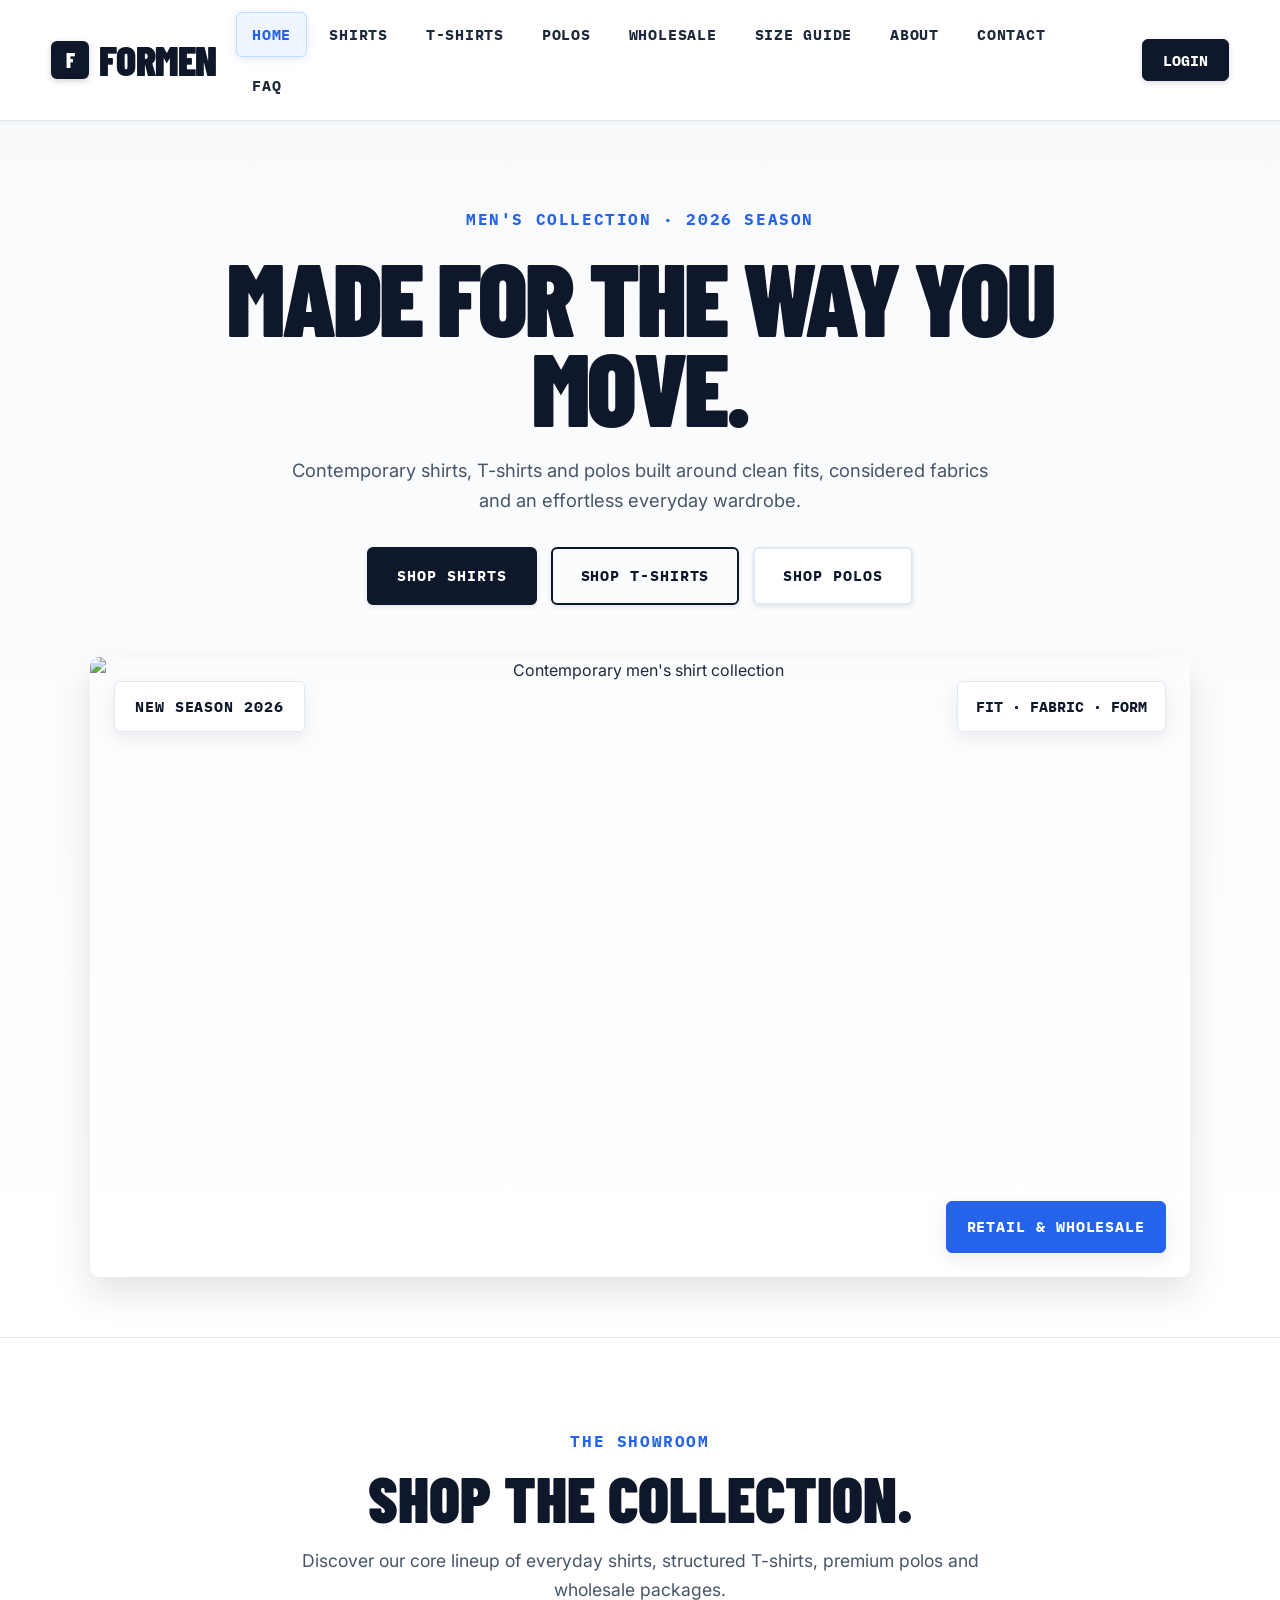
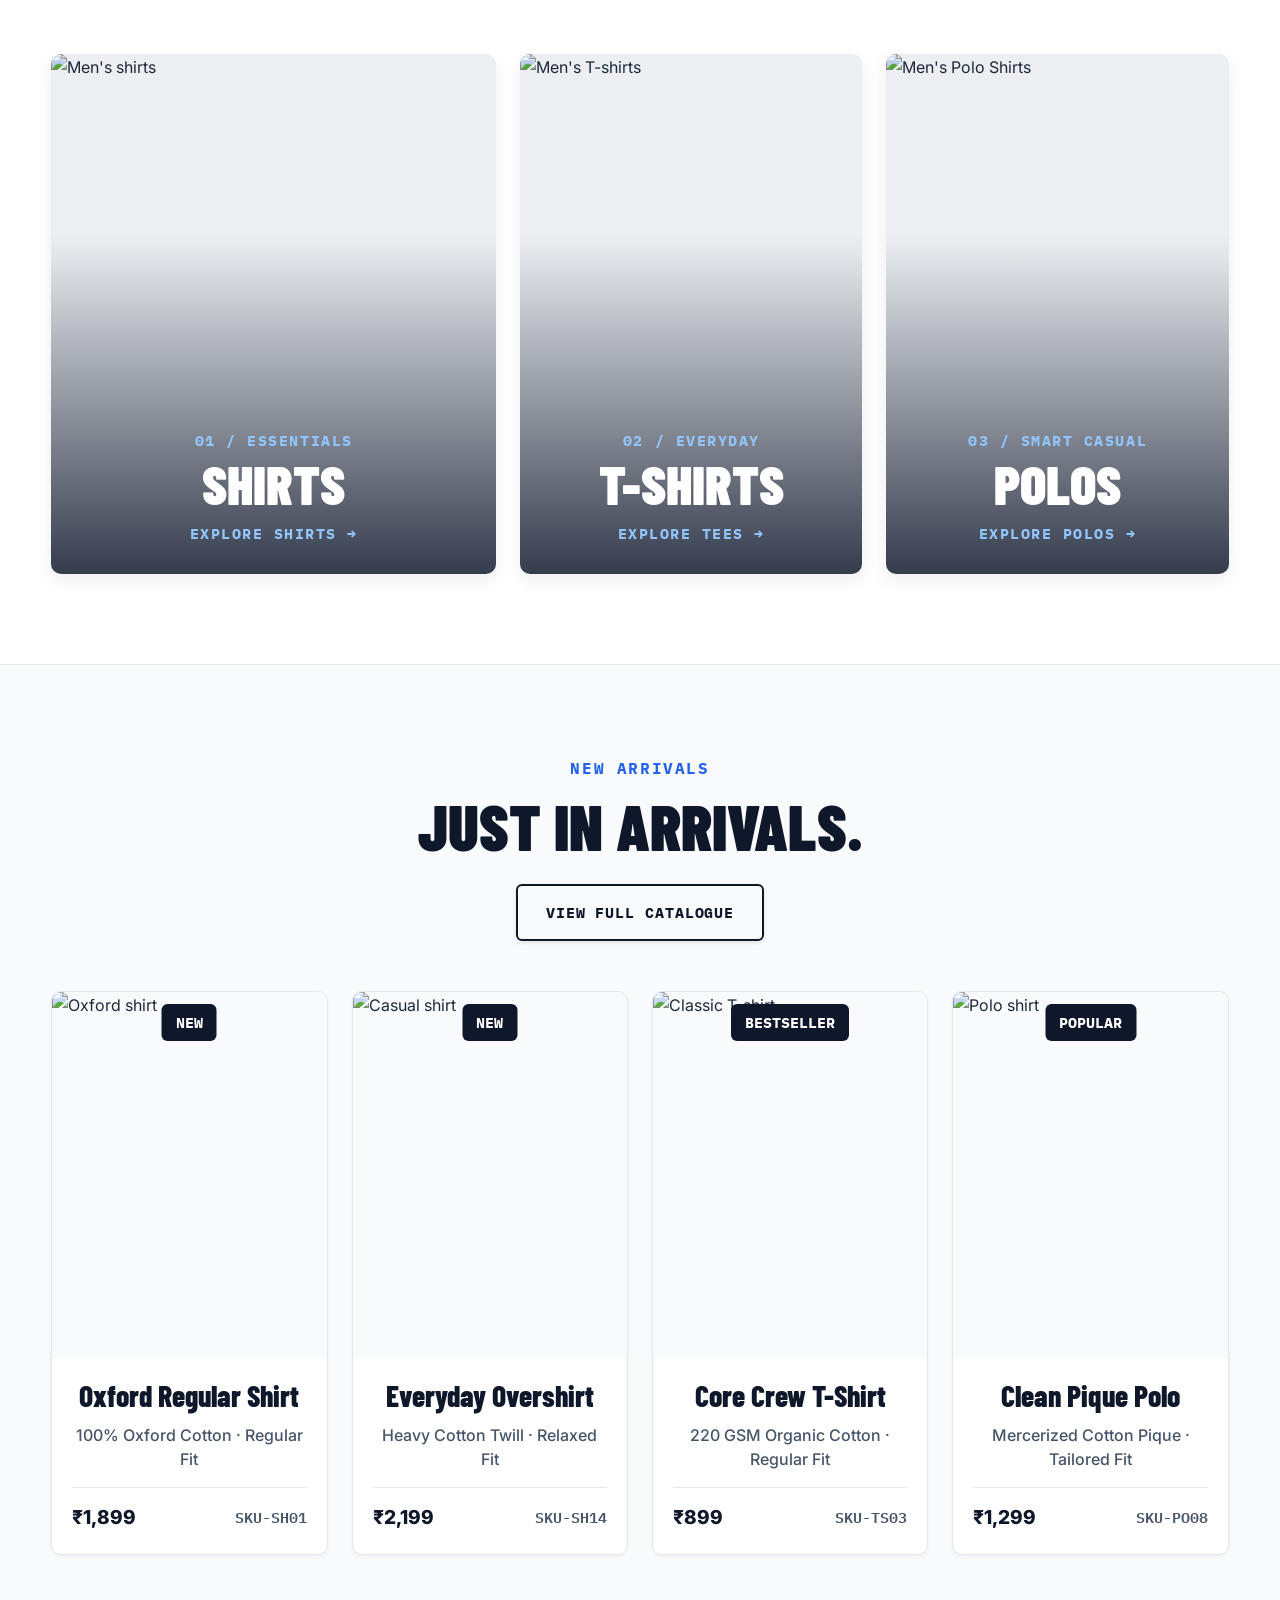
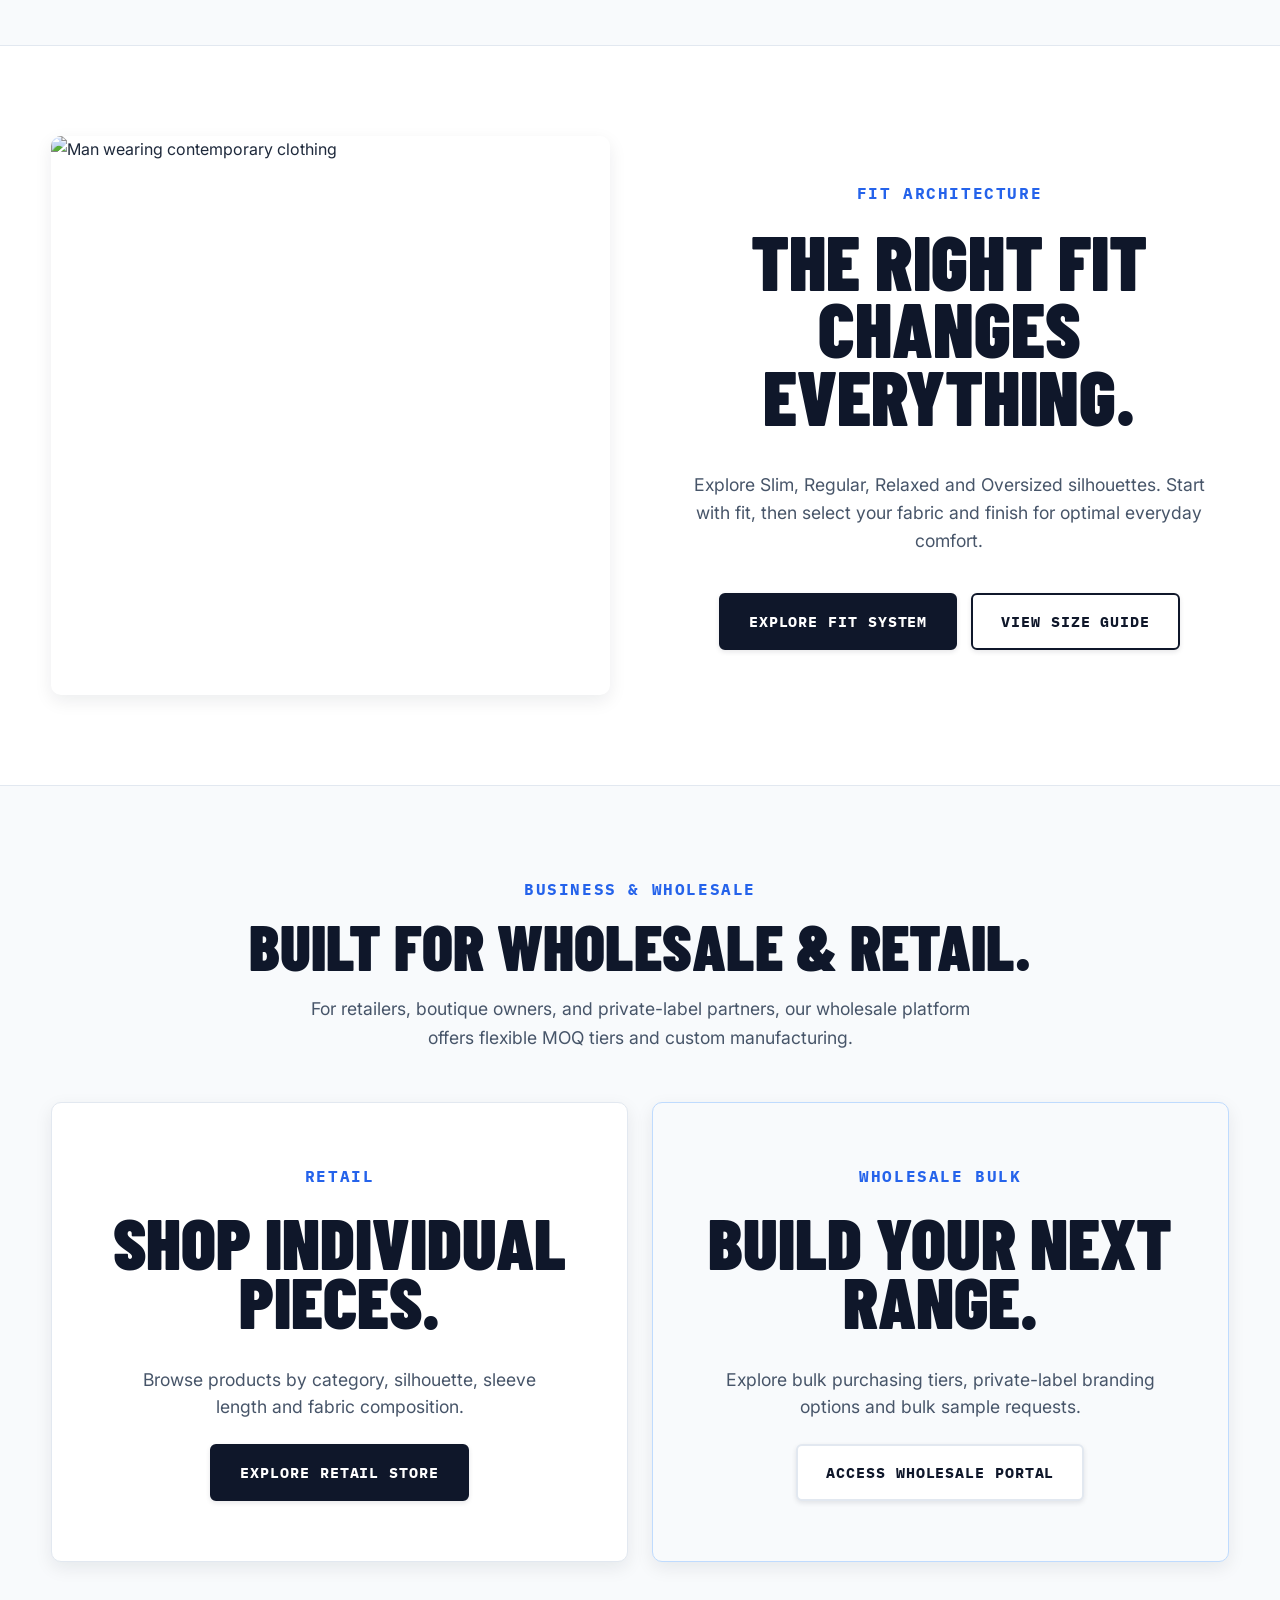
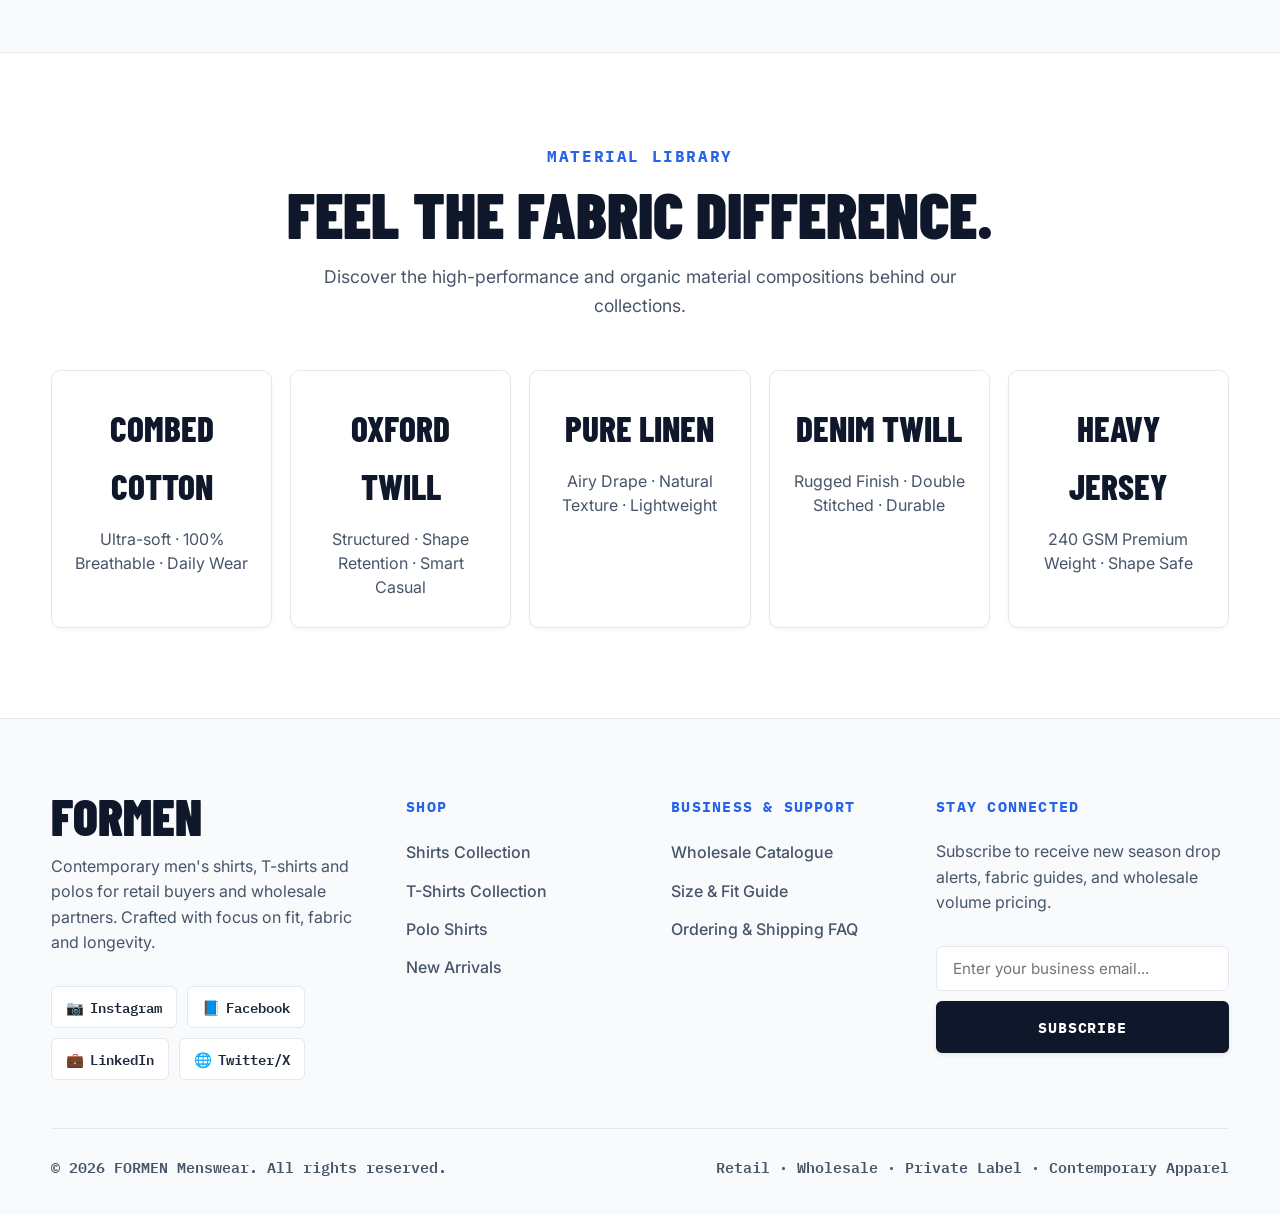
==== index.html @ b680512f "first commit half" ====
<!doctype html>
<html lang="en">
<head>
  <meta charset="utf-8">
  <meta name="viewport" content="width=device-width, initial-scale=1">
  <meta name="description" content="Contemporary men's shirts, T-shirts and polos retail and wholesale.">
  <title>Home | FORMEN Contemporary Menswear</title>
  <link rel="stylesheet" href="css/style.css">
</head>
<body>

  <!-- Site Header -->
  <header class="site-header">
    <div class="container nav">
      <!-- Brand Logo on Left (No Subtext) -->
      <a class="brand" href="index.html">
        <span class="brand-icon">F</span> FORMEN
      </a>

      <!-- Navigation Menu -->
      <nav class="nav-menu">
        <a href="index.html" class="active">Home</a>
        <a href="shirts.html">Shirts</a>
        <a href="tshirts.html">T-Shirts</a>
        <a href="polos.html">Polos</a>
        <a href="wholesale.html">Wholesale</a>
        <a href="size-guide.html">Size Guide</a>
        <a href="about.html">About</a>
        <a href="contact.html">Contact</a>
        <a href="faq.html">FAQ</a>
      </nav>

      <!-- Navigation Actions (Login Button Replacing Search) -->
      <div class="nav-actions">
        <button class="utility-login" data-auth-toggle aria-label="Login">
          <span>Login</span>
        </button>
        <button class="menu-toggle" aria-label="Open navigation">☰</button>
      </div>
    </div>

    <!-- Mobile Drawer Navigation -->
    <div class="container mobile-menu">
      <a href="index.html" class="active">Home</a>
      <a href="shirts.html">Shirts</a>
      <a href="tshirts.html">T-Shirts</a>
      <a href="polos.html">Polos</a>
      <a href="wholesale.html">Wholesale</a>
      <a href="size-guide.html">Size Guide</a>
      <a href="about.html">About</a>
      <a href="contact.html">Contact</a>
      <a href="faq.html">FAQ</a>
      <a href="#" data-auth-toggle>Login</a>
    </div>
  </header>

  <!-- Login & Sign Up Modal Popup -->
  <div class="auth-modal-overlay" id="authModal">
    <div class="auth-modal">
      <button class="auth-close" data-auth-close aria-label="Close Modal">&times;</button>
      
      <!-- Modal Tabs -->
      <div class="auth-tabs">
        <button class="auth-tab active" data-auth-tab="login">Sign In</button>
        <button class="auth-tab" data-auth-tab="signup">Create Account</button>
      </div>

      <!-- Login Form -->
      <form class="auth-form active" id="loginForm" data-demo>
        <div class="eyebrow" style="margin-bottom: 4px;">Welcome Back</div>
        <h2>Sign In to FORMEN</h2>
        <p class="muted" style="margin-bottom: 20px;">Access your orders, wholesale catalogues &amp; account settings.</p>
        
        <div class="field">
          <label>Email Address *</label>
          <input type="email" required placeholder="name@example.com">
        </div>
        <div class="field">
          <label>Password *</label>
          <input type="password" required placeholder="••••••••">
        </div>
        <div class="auth-options">
          <label class="checkbox-label">
            <input type="checkbox" checked> Remember me
          </label>
          <a href="#" class="forgot-link" data-action="Password reset link sent to your email.">Forgot Password?</a>
        </div>
        <button class="btn full-btn" type="submit">Sign In</button>
      </form>

      <!-- Sign Up Form -->
      <form class="auth-form" id="signupForm" data-demo>
        <div class="eyebrow" style="margin-bottom: 4px;">Join FORMEN</div>
        <h2>Create an Account</h2>
        <p class="muted" style="margin-bottom: 20px;">Register for exclusive collections, wholesale pricing &amp; fast checkout.</p>
        
        <div class="field">
          <label>Full Name *</label>
          <input type="text" required placeholder="John Doe">
        </div>
        <div class="field">
          <label>Email Address *</label>
          <input type="email" required placeholder="name@example.com">
        </div>
        <div class="field">
          <label>Account Type</label>
          <select>
            <option>Retail Customer</option>
            <option>Wholesale Buyer / Reseller</option>
            <option>Private Label Partner</option>
          </select>
        </div>
        <div class="field">
          <label>Password *</label>
          <input type="password" required placeholder="••••••••">
        </div>
        <button class="btn full-btn" type="submit">Create Account</button>
      </form>
    </div>
  </div>

  <main>
    <!-- Hero Section -->
    <section class="hero">
      <div class="container">
        <div class="eyebrow">Men's Collection · 2026 Season</div>
        <h1>MADE FOR THE WAY YOU MOVE.</h1>
        <p>Contemporary shirts, T-shirts and polos built around clean fits, considered fabrics and an effortless everyday wardrobe.</p>
        
        <div class="btn-group">
          <a class="btn" href="shirts.html">Shop Shirts</a>
          <a class="btn outline" href="tshirts.html">Shop T-Shirts</a>
          <a class="btn light" href="polos.html">Shop Polos</a>
        </div>

        <div class="hero-image">
          <img src="https://images.unsplash.com/photo-1603252110481-7ba873bf42ab?auto=format&fit=crop&w=1600&q=85" alt="Contemporary men's shirt collection">
          <span class="hero-label hl1">NEW SEASON 2026</span>
          <span class="hero-label hl2">RETAIL &amp; WHOLESALE</span>
          <span class="hero-note">FIT · FABRIC · FORM</span>
        </div>
      </div>
    </section>

    <!-- Categories Section -->
    <section class="section" id="collections">
      <div class="container">
        <div class="section-head">
          <div>
            <div class="eyebrow">The Showroom</div>
            <h2>SHOP THE COLLECTION.</h2>
          </div>
          <p>Discover our core lineup of everyday shirts, structured T-shirts, premium polos and wholesale packages.</p>
        </div>

        <div class="category-grid">
          <a class="category" href="shirts.html">
            <img src="https://images.unsplash.com/photo-1596755389378-c31d21fd1273?auto=format&fit=crop&w=1000&q=85" alt="Men's shirts">
            <div class="category-info">
              <span>01 / ESSENTIALS</span>
              <h3>SHIRTS</h3>
              <span>EXPLORE SHIRTS →</span>
            </div>
          </a>

          <a class="category" href="tshirts.html">
            <img src="https://images.unsplash.com/photo-1521572163474-6864f9cf17ab?auto=format&fit=crop&w=900&q=85" alt="Men's T-shirts">
            <div class="category-info">
              <span>02 / EVERYDAY</span>
              <h3>T-SHIRTS</h3>
              <span>EXPLORE TEES →</span>
            </div>
          </a>

          <a class="category" href="polos.html">
            <img src="https://images.unsplash.com/photo-1627225924765-552d49cf47ad?auto=format&fit=crop&w=900&q=85" alt="Men's Polo Shirts">
            <div class="category-info">
              <span>03 / SMART CASUAL</span>
              <h3>POLOS</h3>
              <span>EXPLORE POLOS →</span>
            </div>
          </a>
        </div>
      </div>
    </section>

    <!-- Just In Section -->
    <section class="section bg-light" id="new">
      <div class="container">
        <div class="section-head">
          <div>
            <div class="eyebrow">New Arrivals</div>
            <h2>JUST IN ARRIVALS.</h2>
          </div>
          <a class="btn outline" href="shirts.html">View Full Catalogue</a>
        </div>

        <div class="products">
          <article class="product">
            <div class="product-img">
              <span class="tag">NEW</span>
              <img src="https://images.unsplash.com/photo-1596755389378-c31d21fd1273?auto=format&fit=crop&w=900&q=85" alt="Oxford shirt">
              <a class="quick" href="product.html">QUICK VIEW</a>
            </div>
            <div class="product-info">
              <h3>Oxford Regular Shirt</h3>
              <p>100% Oxford Cotton · Regular Fit</p>
              <div class="price-row">
                <span class="price">₹1,899</span>
                <span class="code">SKU-SH01</span>
              </div>
            </div>
          </article>

          <article class="product">
            <div class="product-img">
              <span class="tag">NEW</span>
              <img src="https://images.unsplash.com/photo-1603252109303-2751441dd157?auto=format&fit=crop&w=900&q=85" alt="Casual shirt">
              <a class="quick" href="product.html">QUICK VIEW</a>
            </div>
            <div class="product-info">
              <h3>Everyday Overshirt</h3>
              <p>Heavy Cotton Twill · Relaxed Fit</p>
              <div class="price-row">
                <span class="price">₹2,199</span>
                <span class="code">SKU-SH14</span>
              </div>
            </div>
          </article>

          <article class="product">
            <div class="product-img">
              <span class="tag">BESTSELLER</span>
              <img src="https://images.unsplash.com/photo-1521572163474-6864f9cf17ab?auto=format&fit=crop&w=900&q=85" alt="Classic T-shirt">
              <a class="quick" href="product.html">QUICK VIEW</a>
            </div>
            <div class="product-info">
              <h3>Core Crew T-Shirt</h3>
              <p>220 GSM Organic Cotton · Regular Fit</p>
              <div class="price-row">
                <span class="price">₹899</span>
                <span class="code">SKU-TS03</span>
              </div>
            </div>
          </article>

          <article class="product">
            <div class="product-img">
              <span class="tag">POPULAR</span>
              <img src="https://images.unsplash.com/photo-1627225924765-552d49cf47ad?auto=format&fit=crop&w=900&q=85" alt="Polo shirt">
              <a class="quick" href="product.html">QUICK VIEW</a>
            </div>
            <div class="product-info">
              <h3>Clean Pique Polo</h3>
              <p>Mercerized Cotton Pique · Tailored Fit</p>
              <div class="price-row">
                <span class="price">₹1,299</span>
                <span class="code">SKU-PO08</span>
              </div>
            </div>
          </article>
        </div>
      </div>
    </section>

    <!-- Fit Architecture Section -->
    <section class="section">
      <div class="container split">
        <img src="https://images.unsplash.com/photo-1610652492500-ded49ceeb378?auto=format&fit=crop&w=1100&q=85" alt="Man wearing contemporary clothing">
        <div>
          <div class="eyebrow">Fit Architecture</div>
          <h2>THE RIGHT FIT CHANGES EVERYTHING.</h2>
          <p class="muted">Explore Slim, Regular, Relaxed and Oversized silhouettes. Start with fit, then select your fabric and finish for optimal everyday comfort.</p>
          
          <div class="btn-group" style="justify-content: flex-start; margin-top: 20px;">
            <a class="btn" href="about.html#fit">Explore Fit System</a>
            <a class="btn outline" href="size-guide.html">View Size Guide</a>
          </div>
        </div>
      </div>
    </section>

    <!-- Business & Wholesale Section -->
    <section class="section bg-light">
      <div class="container">
        <div class="section-head">
          <div>
            <div class="eyebrow">Business &amp; Wholesale</div>
            <h2>BUILT FOR WHOLESALE &amp; RETAIL.</h2>
          </div>
          <p>For retailers, boutique owners, and private-label partners, our wholesale platform offers flexible MOQ tiers and custom manufacturing.</p>
        </div>

        <div class="retail-wholesale">
          <div class="choice">
            <div class="eyebrow">Retail</div>
            <h3>SHOP INDIVIDUAL PIECES.</h3>
            <p>Browse products by category, silhouette, sleeve length and fabric composition.</p>
            <a class="btn" href="shirts.html">Explore Retail Store</a>
          </div>

          <div class="choice">
            <div class="eyebrow">Wholesale Bulk</div>
            <h3>BUILD YOUR NEXT RANGE.</h3>
            <p>Explore bulk purchasing tiers, private-label branding options and bulk sample requests.</p>
            <a class="btn light" href="wholesale.html">Access Wholesale Portal</a>
          </div>
        </div>
      </div>
    </section>

    <!-- Fabric Library -->
    <section class="section">
      <div class="container">
        <div class="section-head">
          <div>
            <div class="eyebrow">Material Library</div>
            <h2>FEEL THE FABRIC DIFFERENCE.</h2>
          </div>
          <p>Discover the high-performance and organic material compositions behind our collections.</p>
        </div>

        <div class="fabric-grid">
          <div class="fabric">
            <strong>COMBED COTTON</strong>
            <p>Ultra-soft · 100% Breathable · Daily Wear</p>
          </div>
          <div class="fabric">
            <strong>OXFORD TWILL</strong>
            <p>Structured · Shape Retention · Smart Casual</p>
          </div>
          <div class="fabric">
            <strong>PURE LINEN</strong>
            <p>Airy Drape · Natural Texture · Lightweight</p>
          </div>
          <div class="fabric">
            <strong>DENIM TWILL</strong>
            <p>Rugged Finish · Double Stitched · Durable</p>
          </div>
          <div class="fabric">
            <strong>HEAVY JERSEY</strong>
            <p>240 GSM Premium Weight · Shape Safe</p>
          </div>
        </div>
      </div>
    </section>
  </main>

  <!-- Left-Aligned Footer with Newsletter & 2 Link Sections -->
  <footer class="footer">
    <div class="container">
      <div class="footer-grid">
        <!-- Brand & Social Icons -->
        <div class="footer-brand">
          <h3>FORMEN</h3>
          <p>Contemporary men's shirts, T-shirts and polos for retail buyers and wholesale partners. Crafted with focus on fit, fabric and longevity.</p>
          <div class="social-links">
            <a href="#" aria-label="Instagram" data-action="Follow FORMEN on Instagram"><span>📷</span> Instagram</a>
            <a href="#" aria-label="Facebook" data-action="Follow FORMEN on Facebook"><span>📘</span> Facebook</a>
            <a href="#" aria-label="LinkedIn" data-action="Connect on LinkedIn"><span>💼</span> LinkedIn</a>
            <a href="#" aria-label="Twitter" data-action="Follow FORMEN on X / Twitter"><span>🌐</span> Twitter/X</a>
          </div>
        </div>

        <!-- Section 1: SHOP -->
        <div class="footer-col">
          <h4>SHOP</h4>
          <a href="shirts.html">Shirts Collection</a>
          <a href="tshirts.html">T-Shirts Collection</a>
          <a href="polos.html">Polo Shirts</a>
          <a href="index.html#new">New Arrivals</a>
        </div>

        <!-- Section 2: BUSINESS & SUPPORT -->
        <div class="footer-col">
          <h4>BUSINESS &amp; SUPPORT</h4>
          <a href="wholesale.html">Wholesale Catalogue</a>
          <a href="size-guide.html">Size &amp; Fit Guide</a>
          <a href="faq.html">Ordering &amp; Shipping FAQ</a>
        </div>

        <!-- Newsletter Subscription -->
        <div class="footer-newsletter">
          <h4>STAY CONNECTED</h4>
          <p>Subscribe to receive new season drop alerts, fabric guides, and wholesale volume pricing.</p>
          <form class="newsletter-form" data-demo>
            <input type="email" required placeholder="Enter your business email...">
            <button class="btn" type="submit">Subscribe</button>
          </form>
        </div>
      </div>

      <div class="copyright">
        <span>© 2026 FORMEN Menswear. All rights reserved.</span>
        <span>Retail · Wholesale · Private Label · Contemporary Apparel</span>
      </div>
    </div>
  </footer>

  <div class="flash"></div>
  <script src="js/main.js"></script>
</body>
</html>
---- css/style.css ----
/* ==========================================================================
   FORMEN Menswear - Modern Design System & Stylesheet (Bright Mode)
   ========================================================================== */

@import url('https://fonts.googleapis.com/css2?family=Barlow+Condensed:wght@600;700;800;900&family=Inter:wght@400;500;600;700;800&family=IBM+Plex+Mono:wght@500;600;700&display=swap');

/* --- Root Color Palette & Tokens --- */
:root {
  --ink: #0f172a;
  --body-text: #1e293b;
  --graphite: #334155;
  --bone: #ffffff;
  --bg-subtle: #f8fafc;
  --bg-card: #ffffff;
  --rust: #2563eb;
  --rust-hover: #1d4ed8;
  --accent-bg: #eff6ff;
  --accent-border: #bfdbfe;
  --white: #ffffff;
  --muted: #475569;
  --line: #e2e8f0;
  
  --display: "Barlow Condensed", Arial, sans-serif;
  --body: "Inter", Arial, sans-serif;
  --mono: "IBM Plex Mono", monospace;
  
  --shadow-sm: 0 2px 4px rgba(15, 23, 42, 0.04);
  --shadow-md: 0 6px 18px rgba(15, 23, 42, 0.08);
  --shadow-lg: 0 16px 36px rgba(15, 23, 42, 0.12);
  --radius-sm: 6px;
  --radius-md: 10px;
  --radius-lg: 16px;
}

/* --- Base & Reset --- */
*, *::before, *::after {
  box-sizing: border-box;
}

html {
  scroll-behavior: smooth;
  font-size: 16px;
}

body {
  margin: 0;
  padding: 0;
  background-color: var(--bone);
  color: var(--body-text);
  font-family: var(--body);
  font-size: 1rem; /* 16px min */
  line-height: 1.65;
  -webkit-font-smoothing: antialiased;
  -moz-osx-font-smoothing: grayscale;
}

a {
  text-decoration: none;
  color: inherit;
  transition: all 0.2s ease-in-out;
}

img {
  display: block;
  width: 100%;
  max-width: 100%;
  height: auto;
  object-fit: cover;
}

button, input, select, textarea {
  font-family: inherit;
  font-size: inherit;
}

/* --- Container & Layout Helpers --- */
.container {
  width: min(1280px, 92%);
  margin-left: auto;
  margin-right: auto;
}

/* --- Typography & Eyebrows --- */
.eyebrow {
  font-family: var(--mono);
  font-size: 1rem; /* 16px */
  font-weight: 700;
  letter-spacing: 0.1em;
  text-transform: uppercase;
  color: var(--rust);
  display: inline-block;
  text-align: center;
  margin: 0 auto 8px auto;
}

.mono {
  font-family: var(--mono);
  font-size: 0.95rem; /* ~15.2px */
  font-weight: 600;
  letter-spacing: 0.04em;
  text-align: center;
}

.muted {
  color: var(--muted);
  font-size: 1rem; /* 16px */
  line-height: 1.6;
}

h1, h2, h3, h4, h5, h6 {
  color: var(--ink);
  margin-top: 0;
}

/* --- Sticky Header & Navigation --- */
.site-header {
  position: sticky;
  top: 0;
  z-index: 50;
  background-color: rgba(255, 255, 255, 0.98);
  backdrop-filter: blur(12px);
  border-bottom: 1px solid var(--line);
  box-shadow: var(--shadow-sm);
}

.nav {
  min-height: 84px;
  display: flex;
  align-items: center;
  justify-content: space-between;
  gap: 20px;
  padding: 12px 0;
}

/* Logo on Far Left (No Subtext) */
.brand {
  font-family: var(--display);
  font-size: 2.6rem;
  font-weight: 900;
  line-height: 1;
  letter-spacing: -0.02em;
  color: var(--ink);
  text-transform: uppercase;
  display: flex;
  align-items: center;
  gap: 10px;
  flex-shrink: 0;
}

.brand-icon {
  background: var(--ink);
  color: var(--white);
  width: 38px;
  height: 38px;
  display: flex;
  align-items: center;
  justify-content: center;
  font-size: 1.3rem;
  font-weight: 900;
  border-radius: var(--radius-sm);
  box-shadow: 0 2px 6px rgba(15, 23, 42, 0.2);
}

/* Navigation Links */
.nav-menu {
  display: flex;
  align-items: center;
  gap: 6px;
  flex-wrap: wrap;
}

.nav-menu a {
  font-family: var(--mono);
  font-size: 0.95rem; /* ~15.2px */
  font-weight: 700;
  letter-spacing: 0.05em;
  text-transform: uppercase;
  color: var(--body-text);
  padding: 9px 15px;
  border-radius: var(--radius-sm);
  border: 1px solid transparent;
}

.nav-menu a:hover {
  color: var(--rust);
  background: var(--bg-subtle);
}

/* Clearly Highlighted Active Menu */
.nav-menu a.active {
  color: var(--rust);
  background-color: var(--accent-bg);
  border-color: var(--accent-border);
  font-weight: 800;
  box-shadow: 0 2px 8px rgba(37, 99, 235, 0.14);
}

.nav-actions {
  display: flex;
  align-items: center;
  gap: 12px;
  flex-shrink: 0;
}

/* Utility Login Button (Replaces Search Button) */
.utility-login {
  border: 1px solid var(--ink);
  padding: 10px 20px;
  display: flex;
  align-items: center;
  gap: 8px;
  cursor: pointer;
  background-color: var(--ink);
  color: var(--white);
  font-family: var(--mono);
  font-size: 0.95rem;
  font-weight: 700;
  text-transform: uppercase;
  border-radius: var(--radius-sm);
  transition: all 0.25s ease;
  box-shadow: 0 2px 6px rgba(15, 23, 42, 0.15);
}

.utility-login:hover {
  background-color: var(--rust);
  border-color: var(--rust);
  transform: translateY(-2px);
  box-shadow: 0 6px 16px rgba(37, 99, 235, 0.25);
}

.menu-toggle {
  display: none;
  border: 1px solid var(--line);
  background-color: var(--bg-subtle);
  color: var(--ink);
  font-size: 1.5rem;
  padding: 6px 14px;
  border-radius: var(--radius-sm);
  cursor: pointer;
}

/* Mobile Navigation Menu */
.mobile-menu {
  display: none;
  flex-direction: column;
  gap: 8px;
  padding: 16px 0;
  border-top: 1px solid var(--line);
}

.mobile-menu.open {
  display: flex;
}

.mobile-menu a {
  font-family: var(--mono);
  font-size: 1rem;
  font-weight: 700;
  text-transform: uppercase;
  padding: 12px 18px;
  border-radius: var(--radius-sm);
  color: var(--body-text);
  text-align: center;
}

.mobile-menu a.active {
  background-color: var(--accent-bg);
  color: var(--rust);
  border: 1px solid var(--accent-border);
}

/* --- Login & Sign Up Modals (Popups) --- */
.auth-modal-overlay {
  position: fixed;
  inset: 0;
  background-color: rgba(15, 23, 42, 0.65);
  backdrop-filter: blur(8px);
  z-index: 100;
  display: none;
  align-items: center;
  justify-content: center;
  padding: 20px;
}

.auth-modal-overlay.open {
  display: flex;
  animation: fadeIn 0.25s ease;
}

@keyframes fadeIn {
  from { opacity: 0; }
  to { opacity: 1; }
}

.auth-modal {
  background-color: var(--white);
  border-radius: var(--radius-md);
  width: min(480px, 100%);
  padding: 36px;
  position: relative;
  box-shadow: var(--shadow-lg);
  border: 1px solid var(--line);
  animation: popIn 0.3s cubic-bezier(0.16, 1, 0.3, 1);
}

@keyframes popIn {
  from { opacity: 0; transform: scale(0.92) translateY(10px); }
  to { opacity: 1; transform: scale(1) translateY(0); }
}

.auth-close {
  position: absolute;
  right: 18px;
  top: 18px;
  background: transparent;
  border: none;
  font-size: 1.8rem;
  line-height: 1;
  color: var(--muted);
  cursor: pointer;
  padding: 4px 8px;
  border-radius: 4px;
  transition: color 0.2s;
}

.auth-close:hover {
  color: var(--ink);
}

.auth-tabs {
  display: flex;
  border-bottom: 2px solid var(--line);
  margin-bottom: 24px;
}

.auth-tab {
  flex: 1;
  padding: 12px 16px;
  background: transparent;
  border: none;
  font-family: var(--mono);
  font-size: 1rem;
  font-weight: 700;
  text-transform: uppercase;
  color: var(--muted);
  cursor: pointer;
  border-bottom: 3px solid transparent;
  margin-bottom: -2px;
  transition: all 0.2s ease;
}

.auth-tab.active {
  color: var(--rust);
  border-bottom-color: var(--rust);
}

.auth-form {
  display: none;
}

.auth-form.active {
  display: block;
}

.auth-form h2 {
  font-family: var(--display);
  font-size: 2.8rem;
  font-weight: 900;
  margin: 4px 0 8px;
  text-align: center;
  color: var(--ink);
}

.auth-options {
  display: flex;
  justify-content: space-between;
  align-items: center;
  margin: 14px 0 20px;
  font-size: 0.95rem;
}

.checkbox-label {
  display: flex;
  align-items: center;
  gap: 8px;
  cursor: pointer;
  color: var(--body-text);
  font-weight: 500;
}

.forgot-link {
  color: var(--rust);
  font-weight: 600;
  text-decoration: underline;
}

.full-btn {
  width: 100%;
  margin-top: 10px;
}

/* --- Section Layouts & Headings --- */
.section {
  padding: 90px 0;
  background-color: var(--white);
}

.section.bg-light {
  background-color: var(--bg-subtle);
  border-top: 1px solid var(--line);
  border-bottom: 1px solid var(--line);
}

.section.dark, .dark {
  background-color: #f1f5f9 !important;
  color: var(--ink) !important;
  border-top: 1px solid var(--line);
  border-bottom: 1px solid var(--line);
}

/* Centered & Vertically Stacked Section Headings */
.section-head {
  display: flex;
  flex-direction: column;
  align-items: center;
  justify-content: center;
  text-align: center;
  gap: 12px;
  margin-bottom: 50px;
}

.section-head > div {
  display: flex;
  flex-direction: column;
  align-items: center;
  text-align: center;
}

.section-head h2 {
  font-family: var(--display);
  font-size: clamp(3rem, 5vw, 5rem);
  font-weight: 900;
  line-height: 0.88;
  margin: 8px 0;
  color: var(--ink);
  text-align: center;
}

.section-head p {
  max-width: 680px;
  margin: 0 auto;
  color: var(--muted);
  font-size: 1.1rem;
  text-align: center;
}

.section-head .btn {
  margin-top: 10px;
}

/* Hero Banners */
.hero, .page-hero {
  padding: 85px 0 60px;
  display: flex;
  flex-direction: column;
  align-items: center;
  text-align: center;
  background: linear-gradient(180deg, var(--bg-subtle) 0%, var(--white) 100%);
  border-bottom: 1px solid var(--line);
}

.hero h1, .page-hero h1 {
  font-family: var(--display);
  font-size: clamp(3.8rem, 8vw, 7.5rem);
  font-weight: 900;
  line-height: 0.88;
  letter-spacing: -0.03em;
  margin: 10px auto 24px;
  max-width: 1050px;
  color: var(--ink);
  text-align: center;
}

.hero p, .page-hero p {
  max-width: 720px;
  margin: 0 auto 32px;
  color: var(--muted);
  font-size: 1.15rem;
  text-align: center;
}

.btn-group {
  display: flex;
  gap: 14px;
  justify-content: center;
  align-items: center;
  flex-wrap: wrap;
  margin-top: 10px;
}

/* Buttons System */
.btn {
  display: inline-flex;
  align-items: center;
  justify-content: center;
  border: 2px solid var(--ink);
  background-color: var(--ink);
  color: var(--white);
  padding: 14px 28px;
  font-family: var(--mono);
  font-size: 0.95rem; /* ~15.2px min */
  font-weight: 700;
  letter-spacing: 0.06em;
  text-transform: uppercase;
  border-radius: var(--radius-sm);
  cursor: pointer;
  transition: all 0.25s ease;
  box-shadow: 0 2px 5px rgba(15, 23, 42, 0.1);
}

.btn:hover {
  background-color: var(--rust);
  border-color: var(--rust);
  transform: translateY(-2px);
  box-shadow: 0 8px 20px rgba(37, 99, 235, 0.25);
}

.btn.light {
  background-color: var(--white);
  color: var(--ink);
  border-color: var(--line);
}

.btn.light:hover {
  background-color: var(--ink);
  color: var(--white);
  border-color: var(--ink);
}

.btn.outline {
  background-color: transparent;
  color: var(--ink);
  border-color: var(--ink);
}

.btn.outline:hover {
  background-color: var(--ink);
  color: var(--white);
}

/* Hero Image Showcase */
.hero-image {
  width: min(1100px, 100%);
  margin: 52px auto 0;
  position: relative;
  border-radius: var(--radius-md);
  overflow: hidden;
  box-shadow: var(--shadow-lg);
}

.hero-image img {
  height: min(620px, 60vw);
  min-height: 400px;
  object-fit: cover;
}

.hero-label {
  position: absolute;
  background-color: var(--white);
  color: var(--ink);
  border: 1px solid var(--line);
  padding: 12px 20px;
  font-family: var(--mono);
  font-size: 0.95rem; /* ~15.2px */
  font-weight: 700;
  letter-spacing: 0.06em;
  border-radius: var(--radius-sm);
  box-shadow: var(--shadow-md);
  text-align: center;
}

.hl1 { left: 24px; top: 24px; }
.hl2 { right: 24px; bottom: 24px; background-color: var(--rust); color: #fff; border-color: var(--rust); }
.hero-note {
  position: absolute;
  right: 24px;
  top: 24px;
  background-color: #fff;
  border: 1px solid var(--line);
  padding: 12px 18px;
  font-family: var(--mono);
  font-size: 0.95rem;
  text-transform: uppercase;
  font-weight: 700;
  color: var(--ink);
  border-radius: var(--radius-sm);
  box-shadow: var(--shadow-md);
  text-align: center;
}

/* Category Grid & Cards */
.category-grid {
  display: grid;
  grid-template-columns: 1.3fr 1fr 1fr;
  gap: 24px;
}

.category {
  position: relative;
  min-height: 520px;
  overflow: hidden;
  border-radius: var(--radius-md);
  background-color: var(--bg-subtle);
  box-shadow: var(--shadow-md);
}

.category img {
  height: 100%;
  position: absolute;
  inset: 0;
  transition: transform 0.6s cubic-bezier(0.16, 1, 0.3, 1);
}

.category:hover img {
  transform: scale(1.05);
}

.category::after {
  content: "";
  position: absolute;
  inset: 0;
  background: linear-gradient(180deg, rgba(15, 23, 42, 0.05) 35%, rgba(15, 23, 42, 0.84) 100%);
}

.category-info {
  position: absolute;
  z-index: 2;
  left: 0;
  right: 0;
  bottom: 28px;
  display: flex;
  flex-direction: column;
  align-items: center;
  text-align: center;
  justify-content: space-between;
  padding: 0 24px;
  color: var(--white);
}

.category-info span {
  font-family: var(--mono);
  font-size: 0.95rem; /* ~15.2px */
  font-weight: 700;
  letter-spacing: 0.1em;
  color: #93c5fd;
  text-align: center;
}

.category-info h3 {
  font-family: var(--display);
  font-size: 3.4rem;
  font-weight: 900;
  line-height: 0.85;
  margin: 8px 0 14px;
  color: var(--white);
  text-align: center;
}

/* Product Cards Grid */
.products {
  display: grid;
  grid-template-columns: repeat(4, 1fr);
  gap: 24px;
  align-items: stretch;
}

.product {
  min-width: 0;
  background-color: var(--bg-card);
  border-radius: var(--radius-md);
  border: 1px solid var(--line);
  overflow: hidden;
  transition: transform 0.25s ease, box-shadow 0.25s ease, border-color 0.25s ease;
  box-shadow: var(--shadow-sm);
  display: flex;
  flex-direction: column;
  height: 100%;
}

.product:hover {
  transform: translateY(-5px);
  box-shadow: var(--shadow-md);
  border-color: #cbd5e1;
}

.product-img {
  background-color: var(--bg-subtle);
  position: relative;
  overflow: hidden;
  flex-shrink: 0;
}

.product-img img {
  aspect-ratio: 3/4;
  transition: transform 0.5s ease;
}

.product:hover .product-img img {
  transform: scale(1.04);
}

.product .tag {
  position: absolute;
  left: 50%;
  transform: translateX(-50%);
  top: 12px;
  background-color: var(--ink);
  color: var(--white);
  padding: 6px 14px;
  font-family: var(--mono);
  font-size: 0.95rem; /* ~15.2px */
  font-weight: 700;
  border-radius: var(--radius-sm);
  z-index: 2;
  text-align: center;
}

.quick {
  position: absolute;
  left: 12px;
  right: 12px;
  bottom: 12px;
  background-color: rgba(255, 255, 255, 0.96);
  backdrop-filter: blur(4px);
  color: var(--ink);
  padding: 13px;
  text-align: center;
  font-family: var(--mono);
  font-size: 0.95rem; /* ~15.2px */
  font-weight: 700;
  letter-spacing: 0.06em;
  border-radius: var(--radius-sm);
  border: 1px solid var(--line);
  transform: translateY(80px);
  transition: transform 0.25s ease;
}

.product:hover .quick {
  transform: translateY(0);
}

.product-info {
  padding: 20px;
  display: flex;
  flex-direction: column;
  align-items: center;
  text-align: center;
  flex-grow: 1;
  width: 100%;
}

.product-info h3 {
  font-family: var(--display);
  font-size: 1.85rem;
  font-weight: 800;
  line-height: 1.1;
  margin: 0 0 10px 0;
  color: var(--ink);
  text-align: center;
  min-height: 2.2rem;
  display: flex;
  align-items: center;
  justify-content: center;
  width: 100%;
}

.product-info p {
  font-size: 1rem; /* 16px */
  color: var(--muted);
  margin: 0 0 16px 0;
  font-weight: 500;
  text-align: center;
  width: 100%;
  flex-grow: 1;
  display: flex;
  flex-direction: column;
  align-items: center;
  justify-content: flex-start;
  line-height: 1.5;
}

.price-row {
  width: 100%;
  display: flex;
  justify-content: space-between;
  align-items: center;
  margin-top: auto;
  padding-top: 14px;
  border-top: 1px solid var(--line);
  font-size: 1rem; /* 16px */
}

.price {
  font-weight: 800;
  color: var(--ink);
  font-size: 1.2rem;
}

.code {
  font-family: var(--mono);
  font-weight: 600;
  font-size: 0.95rem; /* ~15.2px */
  color: var(--muted);
}

/* Category Filters Component */
.filters {
  display: flex;
  gap: 10px;
  justify-content: center;
  align-items: center;
  flex-wrap: wrap;
  margin-bottom: 40px;
}

.filter {
  border: 1px solid var(--line);
  background-color: var(--bg-subtle);
  color: var(--body-text);
  padding: 12px 22px;
  font-family: var(--mono);
  font-size: 0.95rem; /* ~15.2px */
  font-weight: 700;
  text-transform: uppercase;
  border-radius: var(--radius-sm);
  cursor: pointer;
  transition: all 0.2s ease;
  text-align: center;
}

.filter.active, .filter:hover {
  background-color: var(--ink);
  color: var(--white);
  border-color: var(--ink);
}

/* Fit Selector Cards */
.fit-grid {
  display: grid;
  grid-template-columns: repeat(4, 1fr);
  gap: 18px;
  align-items: stretch;
}

.fit {
  background-color: var(--white);
  border: 1px solid var(--line);
  padding: 32px 24px;
  border-radius: var(--radius-md);
  min-height: 220px;
  cursor: pointer;
  display: flex;
  flex-direction: column;
  align-items: center;
  text-align: center;
  height: 100%;
  transition: all 0.25s ease;
  box-shadow: var(--shadow-sm);
}

.fit:hover, .fit.selected {
  background-color: var(--accent-bg);
  border-color: var(--rust);
  box-shadow: var(--shadow-md);
  transform: translateY(-3px);
}

.fit h3 {
  font-family: var(--display);
  font-size: 2.8rem;
  font-weight: 900;
  margin: 12px 0 14px 0;
  color: var(--ink);
  text-align: center;
  min-height: 2.4rem;
  display: flex;
  align-items: center;
  justify-content: center;
  width: 100%;
}

.fit p {
  font-size: 1rem; /* 16px */
  color: var(--muted);
  margin: 0;
  text-align: center;
  width: 100%;
  flex-grow: 1;
  display: flex;
  flex-direction: column;
  align-items: center;
  justify-content: flex-start;
  line-height: 1.5;
}

.fit-result {
  margin-top: 25px;
  border-left: 4px solid var(--rust);
  padding: 22px 26px;
  background-color: var(--accent-bg);
  border-radius: 0 var(--radius-sm) var(--radius-sm) 0;
  display: none;
  font-size: 1.05rem;
  text-align: center;
}

/* Fabric Cards */
.fabric-grid {
  display: grid;
  grid-template-columns: repeat(5, 1fr);
  gap: 18px;
  align-items: stretch;
}

.fabric {
  background-color: var(--white);
  border: 1px solid var(--line);
  padding: 28px 22px;
  border-radius: var(--radius-md);
  min-height: 190px;
  box-shadow: var(--shadow-sm);
  display: flex;
  flex-direction: column;
  align-items: center;
  text-align: center;
  height: 100%;
  transition: all 0.2s ease;
}

.fabric:hover {
  border-color: var(--rust);
  box-shadow: var(--shadow-md);
  transform: translateY(-2px);
}

.fabric strong {
  font-family: var(--display);
  font-size: 2.2rem;
  font-weight: 800;
  color: var(--ink);
  display: flex;
  align-items: center;
  justify-content: center;
  margin-bottom: 12px;
  text-align: center;
  min-height: 2.2rem;
  width: 100%;
}

.fabric p {
  font-size: 1rem; /* 16px */
  color: var(--muted);
  margin: 0;
  text-align: center;
  width: 100%;
  flex-grow: 1;
  display: flex;
  flex-direction: column;
  align-items: center;
  justify-content: flex-start;
  line-height: 1.5;
}

/* Split Section */
.split {
  display: grid;
  grid-template-columns: 1fr 1fr;
  gap: 60px;
  align-items: center;
}

.split > div {
  display: flex;
  flex-direction: column;
  align-items: center;
  text-align: center;
}

.split img {
  aspect-ratio: 1/1;
  border-radius: var(--radius-md);
  box-shadow: var(--shadow-md);
}

.split h2 {
  font-family: var(--display);
  font-size: clamp(3.5rem, 6vw, 6rem);
  font-weight: 900;
  line-height: 0.88;
  margin: 12px 0 24px;
  color: var(--ink);
  text-align: center;
}

.split p {
  max-width: 540px;
  font-size: 1.1rem;
  text-align: center;
}

/* Retail / Wholesale Choice Cards */
.retail-wholesale {
  display: grid;
  grid-template-columns: 1fr 1fr;
  gap: 24px;
  align-items: stretch;
}

.choice {
  min-height: 420px;
  padding: 60px 48px;
  display: flex;
  flex-direction: column;
  align-items: center;
  text-align: center;
  height: 100%;
  border-radius: var(--radius-md);
  border: 1px solid var(--line);
  box-shadow: var(--shadow-md);
}

.choice:first-child {
  background-color: var(--white);
}

.choice:last-child {
  background-color: var(--bg-subtle);
  border-color: var(--accent-border);
}

.choice h3 {
  font-family: var(--display);
  font-size: 4.5rem;
  font-weight: 900;
  line-height: 0.82;
  margin: 14px 0 20px;
  color: var(--ink);
  text-align: center;
  min-height: 4.5rem;
  display: flex;
  align-items: center;
  justify-content: center;
  width: 100%;
}

.choice p {
  max-width: 440px;
  color: var(--muted);
  font-size: 1.1rem;
  margin-bottom: 24px;
  text-align: center;
  width: 100%;
  flex-grow: 1;
  display: flex;
  flex-direction: column;
  align-items: center;
  justify-content: flex-start;
  line-height: 1.5;
}

.choice .btn {
  margin-top: auto;
}

/* Product Detail View */
.product-detail {
  display: grid;
  grid-template-columns: 1.1fr 0.9fr;
  gap: 60px;
  align-items: center;
}

.detail-image img {
  aspect-ratio: 4/5;
  border-radius: var(--radius-md);
  box-shadow: var(--shadow-md);
}

.detail-copy {
  padding-top: 10px;
  display: flex;
  flex-direction: column;
  align-items: center;
  text-align: center;
}

.detail-copy h1 {
  font-family: var(--display);
  font-size: clamp(3.5rem, 7vw, 6rem);
  font-weight: 900;
  line-height: 0.88;
  margin: 12px 0 18px;
  color: var(--ink);
  text-align: center;
}

.detail-copy .price-big {
  font-size: 2.1rem;
  font-weight: 800;
  color: var(--ink);
  margin-bottom: 18px;
  text-align: center;
}

.options {
  margin: 24px 0;
  display: flex;
  flex-direction: column;
  align-items: center;
  text-align: center;
}

.option-title {
  font-family: var(--mono);
  font-size: 1rem; /* 16px */
  font-weight: 700;
  text-transform: uppercase;
  margin-bottom: 12px;
  color: var(--ink);
  text-align: center;
}

.swatches, .sizes {
  display: flex;
  gap: 10px;
  justify-content: center;
  flex-wrap: wrap;
}

.swatch {
  width: 38px;
  height: 38px;
  border: 2px solid var(--line);
  border-radius: 50%;
  cursor: pointer;
  transition: transform 0.2s ease, border-color 0.2s ease;
}

.swatch:hover, .swatch.selected {
  transform: scale(1.15);
  border-color: var(--ink);
}

.size {
  min-width: 52px;
  padding: 12px 18px;
  border: 1px solid var(--line);
  background-color: #fff;
  text-align: center;
  font-family: var(--mono);
  font-size: 1rem; /* 16px */
  font-weight: 700;
  border-radius: var(--radius-sm);
  cursor: pointer;
  transition: all 0.2s ease;
}

.size:hover, .size.selected {
  background-color: var(--ink);
  color: #fff;
  border-color: var(--ink);
}

.detail-meta {
  width: 100%;
  display: grid;
  grid-template-columns: 1fr 1fr;
  gap: 16px;
  border-top: 1px solid var(--line);
  margin-top: 35px;
  padding-top: 20px;
  text-align: center;
}

.meta {
  padding: 12px 0;
  border-bottom: 1px solid var(--line);
  font-size: 1.05rem;
  font-weight: 600;
  text-align: center;
}

.meta small {
  display: block;
  font-family: var(--mono);
  font-size: 0.95rem; /* ~15.2px */
  font-weight: 700;
  color: var(--muted);
  margin-bottom: 4px;
  text-transform: uppercase;
  text-align: center;
}

/* Wholesale Layout */
.wholesale-grid {
  display: grid;
  grid-template-columns: 1fr 1fr;
  gap: 50px;
}

.wholesale-grid > div:first-child {
  display: flex;
  flex-direction: column;
  align-items: center;
  text-align: center;
}

.wholesale-list {
  display: grid;
  gap: 18px;
  width: 100%;
}

.wholesale-item {
  border: 1px solid var(--line);
  background-color: #fff;
  padding: 26px;
  border-radius: var(--radius-md);
  box-shadow: var(--shadow-sm);
  display: flex;
  flex-direction: column;
  align-items: center;
  text-align: center;
  height: 100%;
}

.wholesale-item strong {
  font-family: var(--display);
  font-size: 2.2rem;
  font-weight: 800;
  color: var(--ink);
  display: flex;
  align-items: center;
  justify-content: center;
  margin-bottom: 12px;
  text-align: center;
  min-height: 2.2rem;
  width: 100%;
}

.wholesale-item p {
  font-size: 1rem; /* 16px */
  margin: 0;
  text-align: center;
  width: 100%;
  flex-grow: 1;
  display: flex;
  flex-direction: column;
  align-items: center;
  justify-content: flex-start;
  line-height: 1.5;
}

/* Forms System */
.quote-form {
  background-color: var(--bg-subtle);
  border: 1px solid var(--line);
  padding: 38px;
  border-radius: var(--radius-md);
  box-shadow: var(--shadow-md);
  display: flex;
  flex-direction: column;
  align-items: center;
  text-align: center;
}

.form-grid {
  width: 100%;
  display: grid;
  grid-template-columns: 1fr 1fr;
  gap: 20px;
}

.field {
  display: flex;
  flex-direction: column;
  gap: 8px;
}

.field.full {
  grid-column: 1 / -1;
}

.field label {
  font-family: var(--mono);
  font-size: 0.95rem; /* ~15.2px */
  font-weight: 700;
  text-transform: uppercase;
  color: var(--ink);
  text-align: center;
}

.field input, .field select, .field textarea {
  border: 1px solid var(--line);
  padding: 14px 18px;
  background-color: #fff;
  border-radius: var(--radius-sm);
  font-size: 1rem; /* 16px */
  color: var(--ink);
  outline: none;
  transition: border-color 0.2s ease, box-shadow 0.2s ease;
  text-align: center;
}

.field input:focus, .field select:focus, .field textarea:focus {
  border-color: var(--rust);
  box-shadow: 0 0 0 3px var(--accent-bg);
}

.field textarea {
  min-height: 140px;
  resize: vertical;
}

/* Contact Info Cards */
.contact-grid {
  display: grid;
  grid-template-columns: 1fr 1fr;
  gap: 50px;
}

.contact-grid > div:first-child {
  display: flex;
  flex-direction: column;
  align-items: center;
  text-align: center;
}

.contact-grid p {
  text-align: center;
}

.map-container {
  width: 100%;
  height: 440px;
  border-radius: var(--radius-md);
  overflow: hidden;
  border: 1px solid var(--line);
  box-shadow: var(--shadow-md);
  margin-top: 30px;
}

.map-container iframe {
  width: 100%;
  height: 100%;
  border: 0;
}

.contact-info-cards {
  display: grid;
  grid-template-columns: repeat(3, 1fr);
  gap: 24px;
  margin-top: 40px;
  align-items: stretch;
}

.info-card {
  background-color: var(--white);
  border: 1px solid var(--line);
  padding: 30px 24px;
  border-radius: var(--radius-md);
  box-shadow: var(--shadow-sm);
  display: flex;
  flex-direction: column;
  align-items: center;
  text-align: center;
  height: 100%;
  transition: transform 0.25s ease, box-shadow 0.25s ease;
}

.info-card:hover {
  transform: translateY(-4px);
  box-shadow: var(--shadow-md);
  border-color: #cbd5e1;
}

.info-card h4 {
  font-family: var(--display);
  font-size: 1.9rem;
  font-weight: 900;
  line-height: 1.1;
  margin: 0 0 16px 0;
  color: var(--ink);
  text-align: center;
  min-height: 2.2rem;
  display: flex;
  align-items: center;
  justify-content: center;
  width: 100%;
}

.info-card p:first-of-type {
  font-size: 1rem; /* 16px */
  margin: 0 0 20px 0;
  color: var(--muted);
  text-align: center;
  width: 100%;
  flex-grow: 1;
  display: flex;
  flex-direction: column;
  align-items: center;
  justify-content: flex-start;
  line-height: 1.5;
}

.info-card p:last-child {
  margin-top: auto;
  font-weight: 700;
  color: var(--ink);
  font-size: 1.05rem;
  padding-top: 14px;
  border-top: 1px solid var(--line);
  width: 100%;
  text-align: center;
}

/* About Grid */
.about-grid {
  display: grid;
  grid-template-columns: 1fr 1fr;
  gap: 60px;
  align-items: center;
}

.about-grid > div {
  display: flex;
  flex-direction: column;
  align-items: center;
  text-align: center;
}

.about-grid h2 {
  font-family: var(--display);
  font-size: 4.5rem;
  font-weight: 900;
  line-height: 0.85;
  margin: 12px 0;
  text-align: center;
}

.about-grid p {
  text-align: center;
}

/* Sizing Guide Table */
.size-table-wrapper {
  overflow-x: auto;
  border: 1px solid var(--line);
  border-radius: var(--radius-md);
  box-shadow: var(--shadow-sm);
  margin: 30px 0;
}

.size-table {
  width: 100%;
  border-collapse: collapse;
  text-align: center;
  background-color: #fff;
}

.size-table th, .size-table td {
  padding: 18px 22px;
  border-bottom: 1px solid var(--line);
  font-size: 1rem; /* 16px */
  text-align: center;
}

.size-table th {
  font-family: var(--mono);
  font-size: 0.95rem; /* ~15.2px */
  font-weight: 700;
  background-color: var(--bg-subtle);
  color: var(--ink);
  text-transform: uppercase;
}

.size-table tr:last-child td {
  border-bottom: 0;
}

/* FAQ Accordion Component */
.faq-list {
  display: grid;
  gap: 16px;
  margin-top: 30px;
}

.faq-item {
  border: 1px solid var(--line);
  background-color: #fff;
  border-radius: var(--radius-md);
  overflow: hidden;
  box-shadow: var(--shadow-sm);
}

.faq-question {
  width: 100%;
  padding: 22px 28px;
  background: none;
  border: none;
  text-align: center;
  font-family: var(--display);
  font-size: 1.85rem;
  font-weight: 800;
  color: var(--ink);
  display: flex;
  justify-content: space-between;
  align-items: center;
  cursor: pointer;
  transition: color 0.2s ease;
}

.faq-question:hover {
  color: var(--rust);
}

.faq-answer {
  padding: 0 28px 26px;
  color: var(--muted);
  font-size: 1rem; /* 16px */
  line-height: 1.65;
  text-align: center;
}

/* --- Left-Aligned Footer with Newsletter & 2 Link Columns --- */
.footer {
  background-color: var(--bg-subtle);
  color: var(--ink);
  border-top: 1px solid var(--line);
  padding: 75px 0 35px;
  text-align: left; /* Left aligned, clean & professional */
}

.footer-grid {
  display: grid;
  grid-template-columns: 1.4fr 1fr 1fr 1.3fr;
  gap: 40px;
  text-align: left;
}

.footer-brand {
  display: flex;
  flex-direction: column;
  align-items: flex-start;
  text-align: left;
}

.footer h3 {
  font-family: var(--display);
  font-size: 3.2rem;
  font-weight: 900;
  line-height: 0.85;
  margin: 0 0 16px;
  color: var(--ink);
  text-align: left;
}

.footer h4 {
  font-family: var(--mono);
  font-size: 0.95rem; /* ~15.2px */
  font-weight: 700;
  letter-spacing: 0.08em;
  color: var(--rust);
  text-transform: uppercase;
  margin-bottom: 20px;
  text-align: left;
}

.footer p {
  font-size: 1rem; /* 16px min */
  color: var(--muted);
  text-align: left;
  line-height: 1.6;
  margin: 0 0 20px;
}

.footer-col {
  display: flex;
  flex-direction: column;
  align-items: flex-start;
  text-align: left;
}

.footer-col a {
  font-size: 1rem; /* 16px min */
  color: var(--muted);
  text-align: left;
  display: block;
  margin-bottom: 12px;
  font-weight: 500;
  transition: color 0.2s ease;
}

.footer-col a:hover {
  color: var(--rust);
}

.social-links {
  display: flex;
  gap: 10px;
  flex-wrap: wrap;
  margin-top: 10px;
}

.social-links a {
  display: inline-flex;
  align-items: center;
  gap: 6px;
  border: 1px solid var(--line);
  background-color: #fff;
  padding: 8px 14px;
  border-radius: var(--radius-sm);
  font-family: var(--mono);
  font-size: 0.9rem;
  font-weight: 600;
  color: var(--body-text);
  transition: all 0.2s ease;
}

.social-links a:hover {
  background-color: var(--ink);
  color: #fff;
  border-color: var(--ink);
}

.footer-newsletter {
  display: flex;
  flex-direction: column;
  align-items: flex-start;
  text-align: left;
}

.newsletter-form {
  display: flex;
  flex-direction: column;
  gap: 10px;
  width: 100%;
  margin-top: 10px;
}

.newsletter-form input {
  border: 1px solid var(--line);
  padding: 12px 16px;
  border-radius: var(--radius-sm);
  font-size: 0.95rem;
  width: 100%;
  outline: none;
  background-color: #fff;
}

.newsletter-form input:focus {
  border-color: var(--rust);
}

.newsletter-form button {
  width: 100%;
}

.copyright {
  border-top: 1px solid var(--line);
  margin-top: 48px;
  padding-top: 26px;
  font-family: var(--mono);
  font-size: 0.95rem; /* ~15.2px min */
  font-weight: 600;
  color: var(--muted);
  display: flex;
  justify-content: space-between;
  align-items: center;
  flex-wrap: wrap;
  gap: 14px;
  text-align: left;
}

/* Toast Notification */
.flash {
  position: fixed;
  right: 24px;
  bottom: 24px;
  background-color: var(--ink);
  color: #fff;
  padding: 16px 26px;
  border-radius: var(--radius-sm);
  z-index: 100;
  display: none;
  font-family: var(--mono);
  font-size: 1rem; /* 16px */
  font-weight: 600;
  box-shadow: var(--shadow-lg);
  text-align: center;
}

/* --- Responsive Media Queries --- */
@media (max-width: 1100px) {
  .nav-menu { gap: 4px; }
  .nav-menu a { padding: 7px 10px; font-size: 0.9rem; }
  .products { grid-template-columns: repeat(3, 1fr); }
  .category-grid { grid-template-columns: 1fr 1fr; }
  .category:first-child { grid-column: 1 / -1; }
  .footer-grid { grid-template-columns: 1fr 1fr; gap: 30px; }
}

@media (max-width: 900px) {
  .nav-menu { display: none; }
  .menu-toggle { display: block; }
  .products { grid-template-columns: repeat(2, 1fr); }
  .fit-grid { grid-template-columns: 1fr 1fr; }
  .fabric-grid { grid-template-columns: repeat(3, 1fr); }
  .split, .product-detail, .wholesale-grid, .about-grid, .contact-grid { grid-template-columns: 1fr; }
  .contact-info-cards { grid-template-columns: 1fr; }
}

@media (max-width: 600px) {
  .section { padding: 60px 0; }
  .hero h1, .page-hero h1 { font-size: 3.5rem; }
  .products, .fit-grid, .fabric-grid, .category-grid { grid-template-columns: 1fr; }
  .choice { padding: 35px 24px; min-height: 320px; }
  .choice h3 { font-size: 3.2rem; }
  .form-grid { grid-template-columns: 1fr; }
  .footer-grid { grid-template-columns: 1fr; }
  .copyright { flex-direction: column; text-align: center; }
}
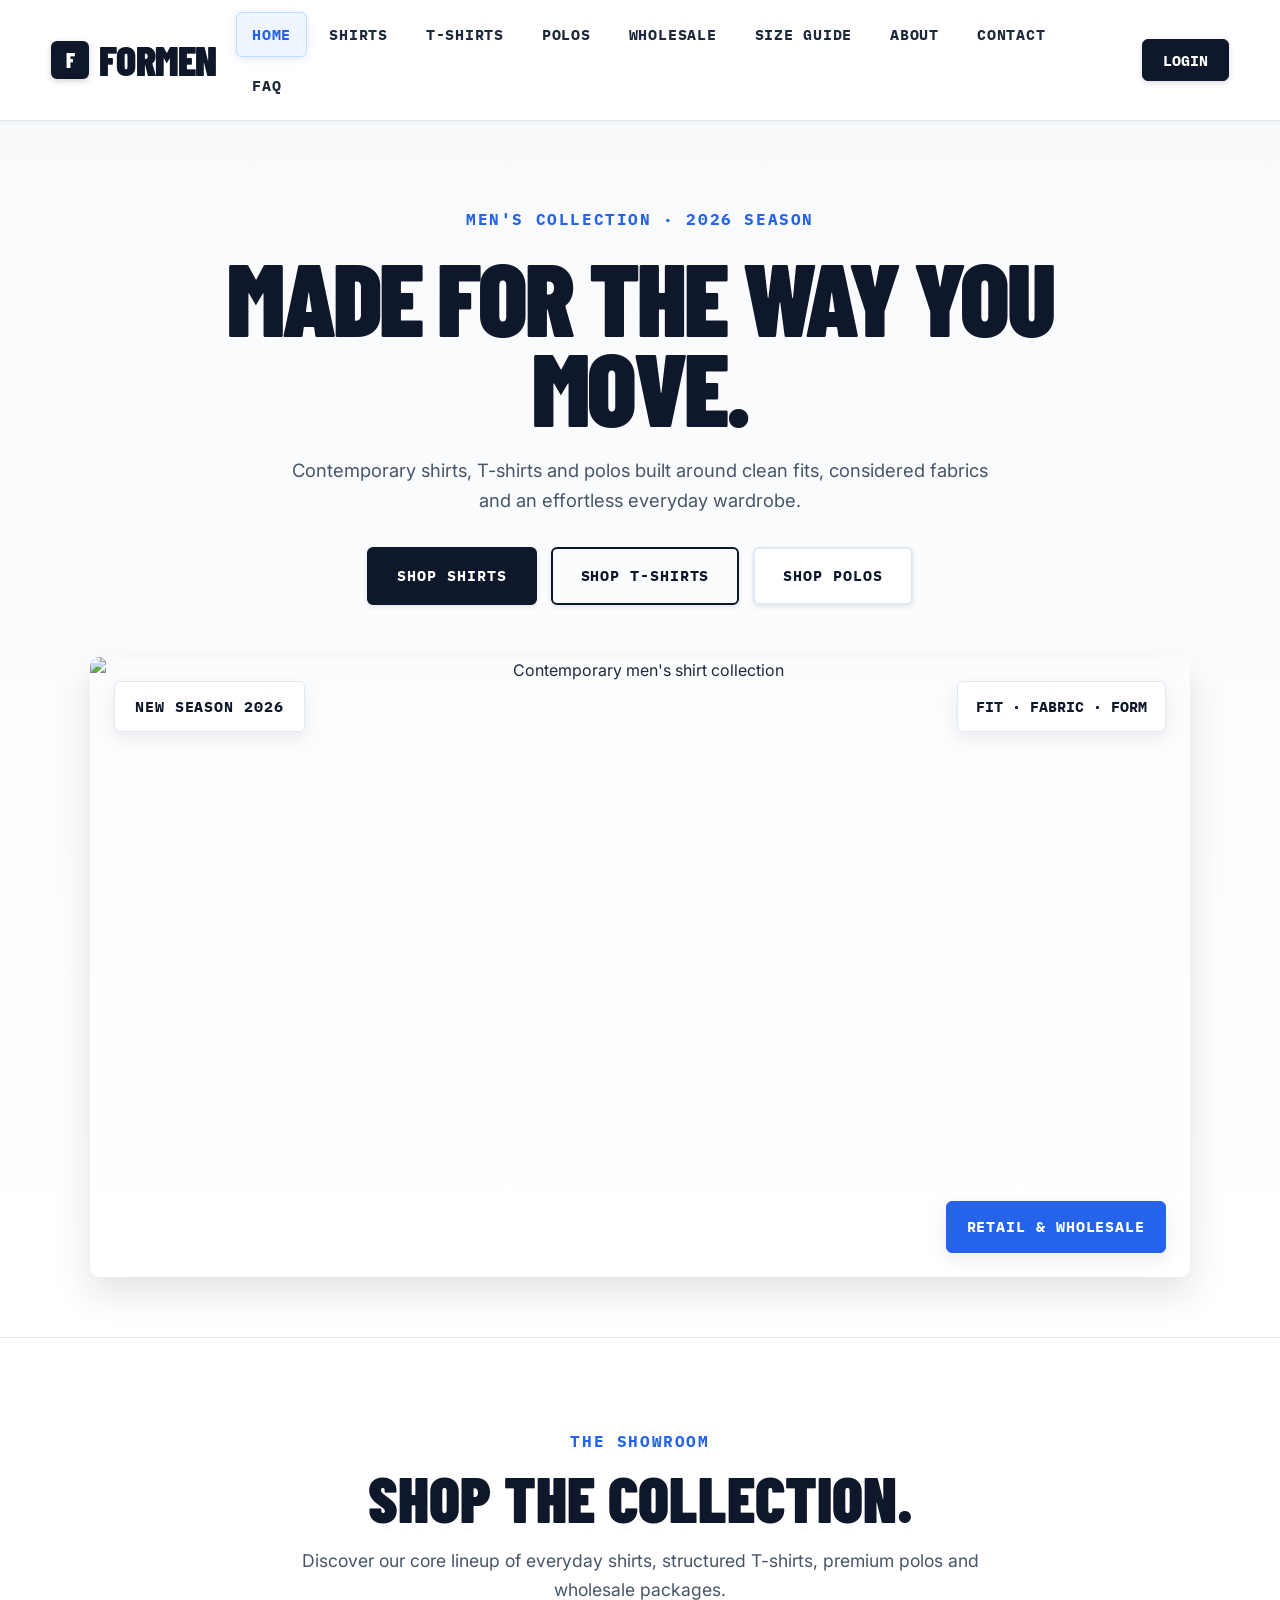
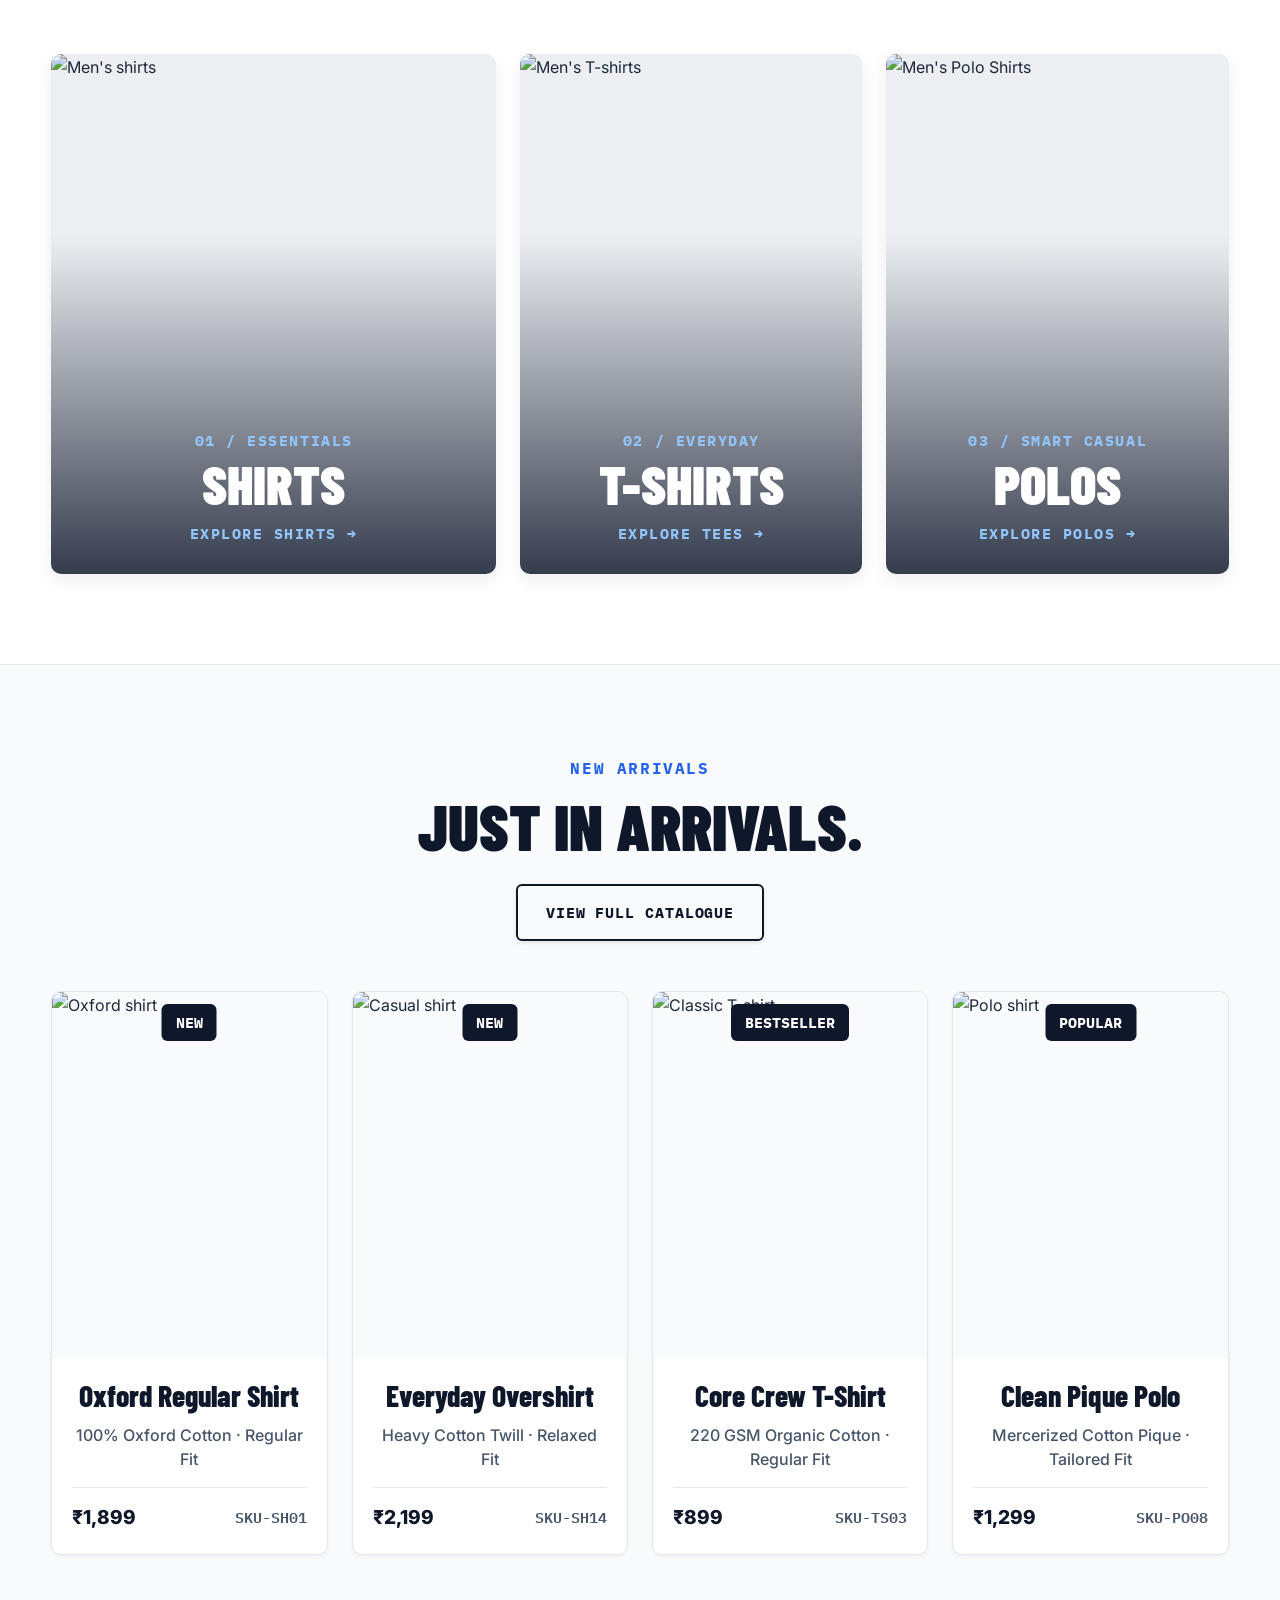
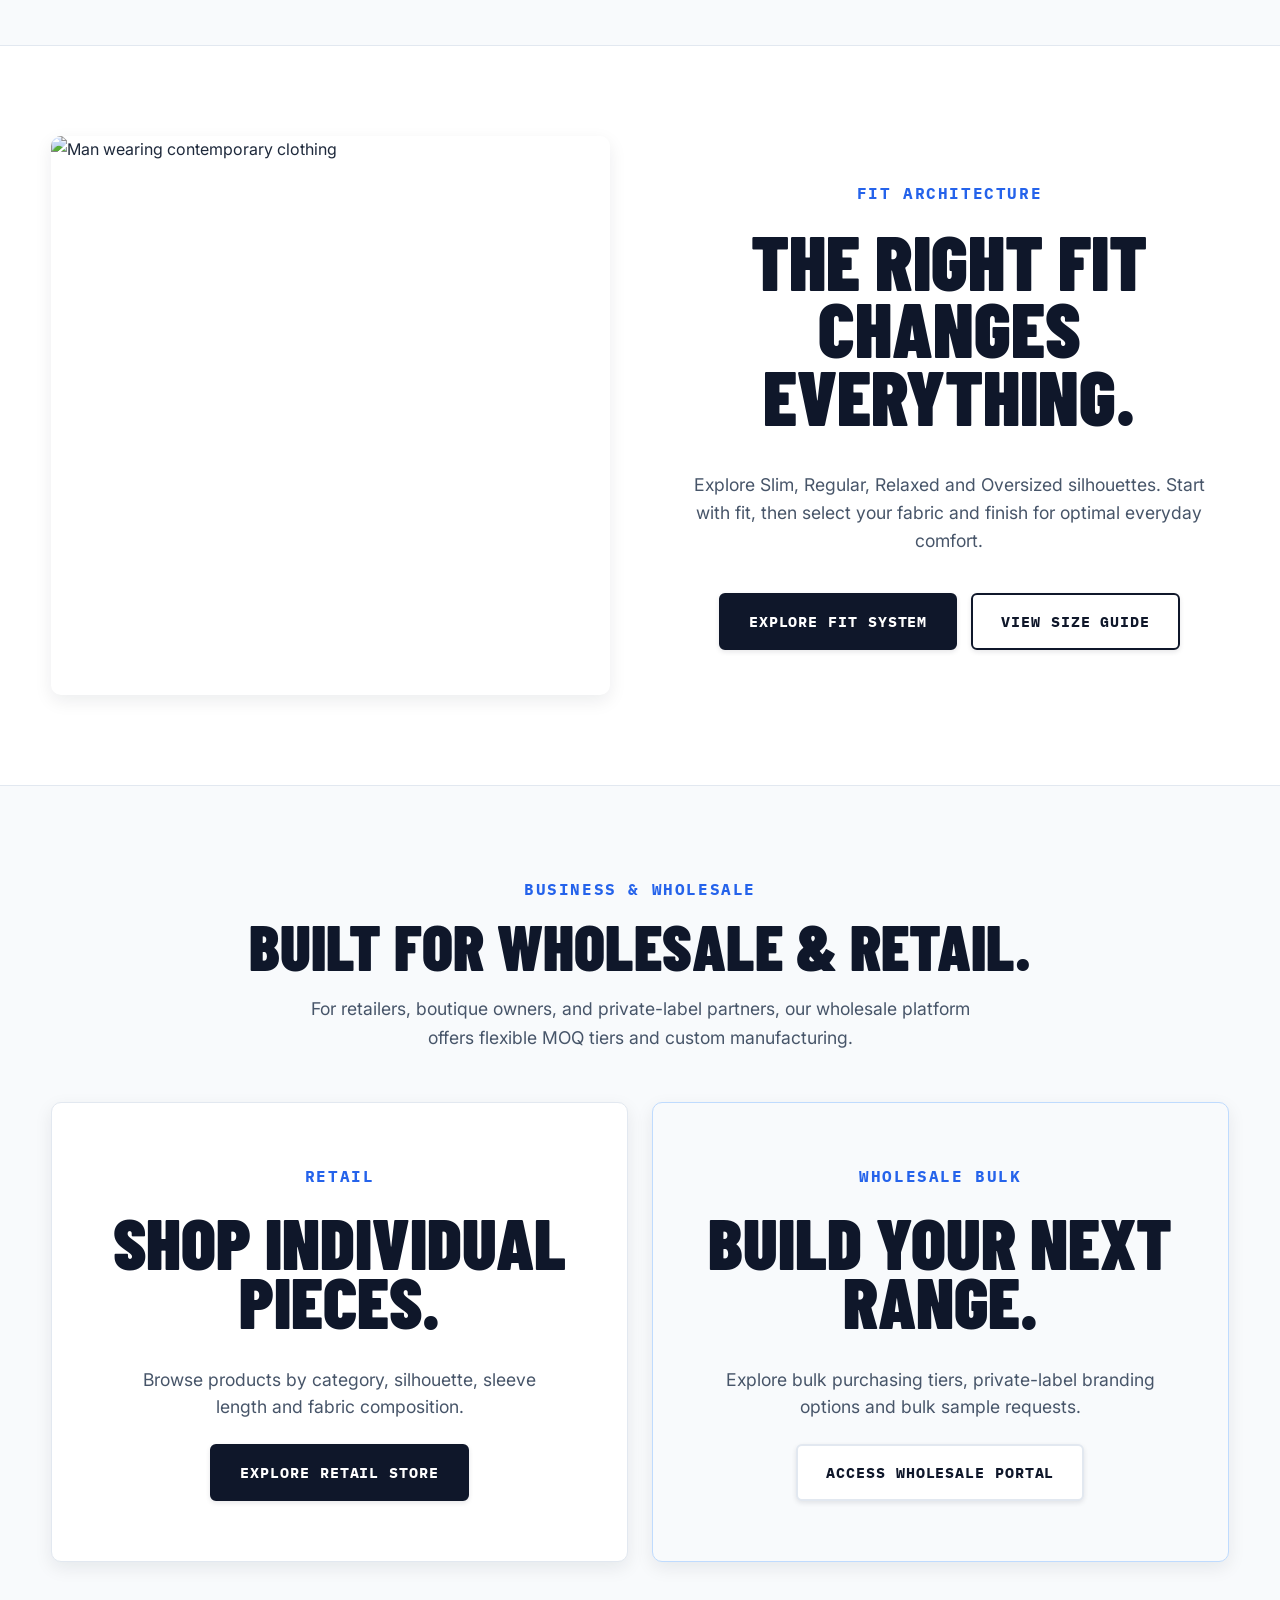
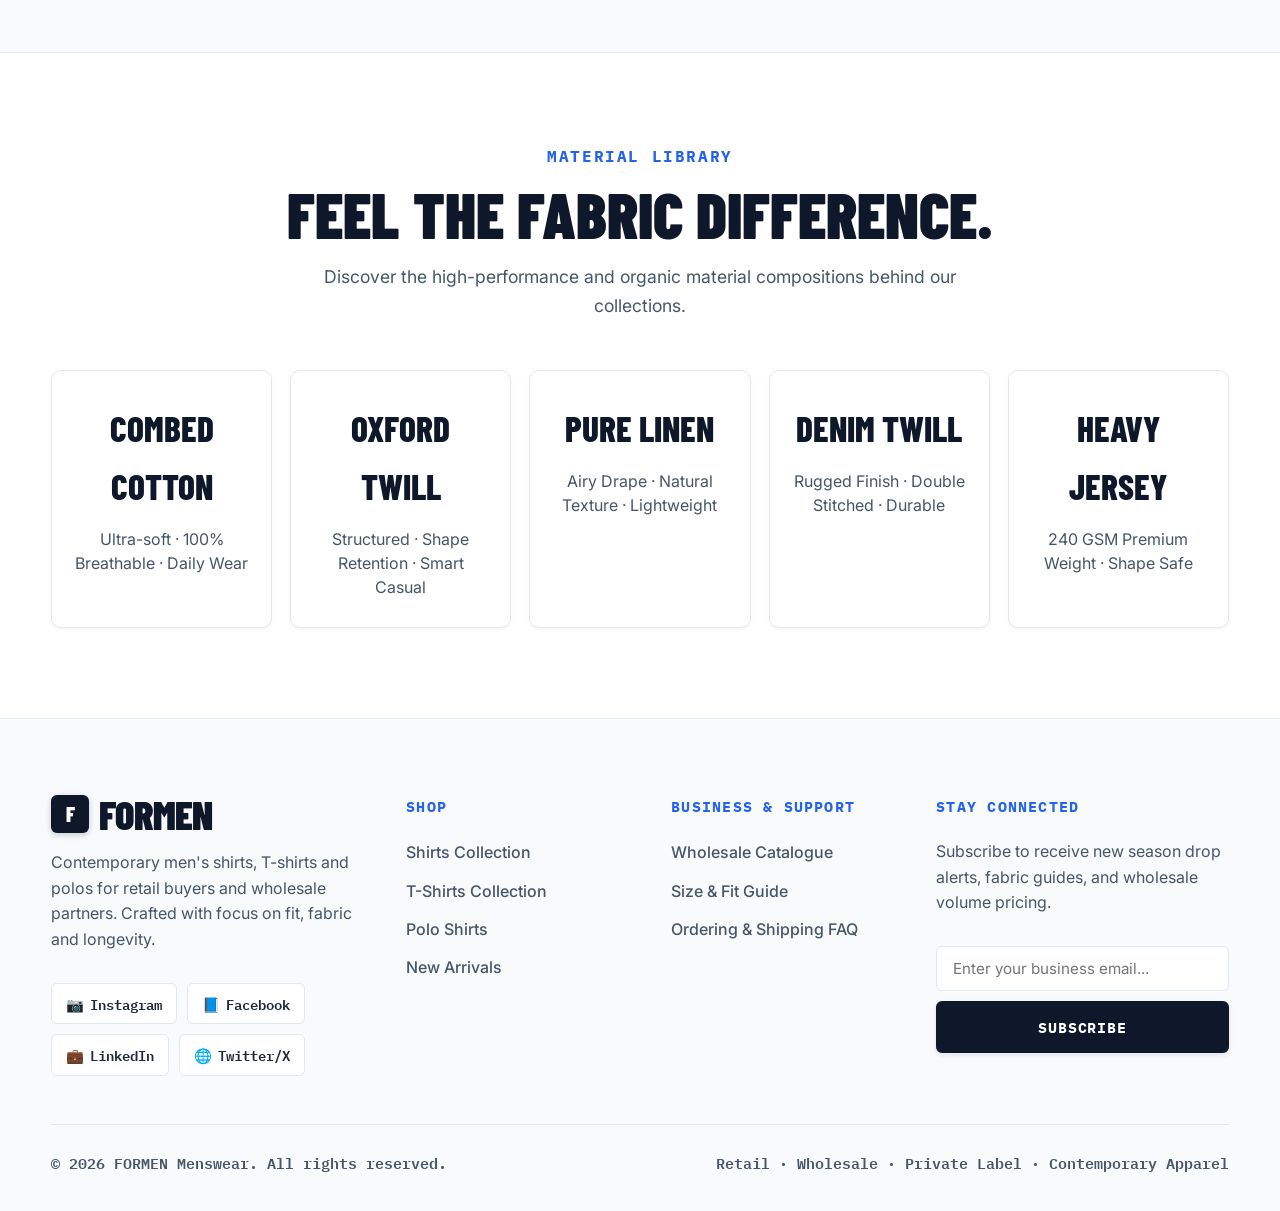
==== commit 58b8709e: "second" ====
--- a/index.html
+++ b/index.html
@@ -5,6 +5,8 @@
   <meta name="viewport" content="width=device-width, initial-scale=1">
   <meta name="description" content="Contemporary men's shirts, T-shirts and polos retail and wholesale.">
   <title>Home | FORMEN Contemporary Menswear</title>
+  <link rel="icon" type="image/svg+xml" href="images/favicon.svg">
+  <link rel="alternate icon" href="images/favicon.svg">
   <link rel="stylesheet" href="css/style.css">
 </head>
 <body>
@@ -352,7 +354,9 @@
       <div class="footer-grid">
         <!-- Brand & Social Icons -->
         <div class="footer-brand">
-          <h3>FORMEN</h3>
+          <a class="brand" href="index.html">
+            <span class="brand-icon">F</span> FORMEN
+          </a>
           <p>Contemporary men's shirts, T-shirts and polos for retail buyers and wholesale partners. Crafted with focus on fit, fabric and longevity.</p>
           <div class="social-links">
             <a href="#" aria-label="Instagram" data-action="Follow FORMEN on Instagram"><span>📷</span> Instagram</a>
--- a/css/style.css
+++ b/css/style.css
@@ -273,13 +273,28 @@
 .auth-modal-overlay {
   position: fixed;
   inset: 0;
-  background-color: rgba(15, 23, 42, 0.65);
+  width: 100vw;
+  height: 100vh;
+  background-color: rgba(15, 23, 42, 0.68);
   backdrop-filter: blur(8px);
-  z-index: 100;
+  -webkit-backdrop-filter: blur(8px);
+  z-index: 1000;
   display: none;
   align-items: center;
   justify-content: center;
-  padding: 20px;
+  padding: 24px 16px;
+  overflow-y: auto;
+  overscroll-behavior: contain;
+  
+  /* Hide scrollbar visually while allowing scrolling functionality */
+  -ms-overflow-style: none;  /* IE and Edge */
+  scrollbar-width: none;  /* Firefox */
+}
+
+.auth-modal-overlay::-webkit-scrollbar {
+  display: none;
+  width: 0;
+  height: 0;
 }
 
 .auth-modal-overlay.open {
@@ -294,17 +309,30 @@
 
 .auth-modal {
   background-color: var(--white);
-  border-radius: var(--radius-md);
+  border-radius: var(--radius-lg);
   width: min(480px, 100%);
-  padding: 36px;
+  max-height: calc(100vh - 48px);
+  overflow-y: auto;
+  padding: 36px 32px;
   position: relative;
-  box-shadow: var(--shadow-lg);
-  border: 1px solid var(--line);
+  box-shadow: 0 24px 48px -12px rgba(15, 23, 42, 0.25);
+  border: 1px solid var(--line);
+  margin: auto;
   animation: popIn 0.3s cubic-bezier(0.16, 1, 0.3, 1);
+  
+  /* Hide scrollbar visually on modal container */
+  -ms-overflow-style: none;  /* IE and Edge */
+  scrollbar-width: none;  /* Firefox */
+}
+
+.auth-modal::-webkit-scrollbar {
+  display: none;
+  width: 0;
+  height: 0;
 }
 
 @keyframes popIn {
-  from { opacity: 0; transform: scale(0.92) translateY(10px); }
+  from { opacity: 0; transform: scale(0.95) translateY(12px); }
   to { opacity: 1; transform: scale(1) translateY(0); }
 }
 
@@ -312,71 +340,176 @@
   position: absolute;
   right: 18px;
   top: 18px;
-  background: transparent;
-  border: none;
-  font-size: 1.8rem;
+  background: var(--bg-subtle);
+  border: 1px solid var(--line);
+  width: 32px;
+  height: 32px;
+  font-size: 1.4rem;
   line-height: 1;
   color: var(--muted);
   cursor: pointer;
-  padding: 4px 8px;
-  border-radius: 4px;
-  transition: color 0.2s;
+  border-radius: 50%;
+  display: flex;
+  align-items: center;
+  justify-content: center;
+  transition: all 0.2s ease;
+  z-index: 10;
 }
 
 .auth-close:hover {
   color: var(--ink);
+  background-color: var(--line);
+  transform: rotate(90deg);
 }
 
 .auth-tabs {
   display: flex;
-  border-bottom: 2px solid var(--line);
+  background-color: var(--bg-subtle);
+  padding: 4px;
+  border-radius: var(--radius-sm);
+  border: 1px solid var(--line);
   margin-bottom: 24px;
+  gap: 4px;
 }
 
 .auth-tab {
   flex: 1;
-  padding: 12px 16px;
+  padding: 10px 16px;
   background: transparent;
   border: none;
   font-family: var(--mono);
-  font-size: 1rem;
+  font-size: 0.88rem;
   font-weight: 700;
   text-transform: uppercase;
+  letter-spacing: 0.05em;
   color: var(--muted);
   cursor: pointer;
-  border-bottom: 3px solid transparent;
-  margin-bottom: -2px;
+  border-radius: calc(var(--radius-sm) - 2px);
   transition: all 0.2s ease;
+  text-align: center;
+}
+
+.auth-tab:hover {
+  color: var(--ink);
 }
 
 .auth-tab.active {
   color: var(--rust);
-  border-bottom-color: var(--rust);
+  background-color: var(--white);
+  box-shadow: 0 2px 6px rgba(15, 23, 42, 0.08);
+  font-weight: 800;
 }
 
 .auth-form {
   display: none;
+  text-align: left;
 }
 
 .auth-form.active {
   display: block;
 }
 
+.auth-form .eyebrow {
+  display: block;
+  width: 100%;
+  text-align: center;
+  margin: 0 0 4px 0 !important;
+  font-size: 0.82rem;
+  letter-spacing: 0.12em;
+}
+
 .auth-form h2 {
   font-family: var(--display);
-  font-size: 2.8rem;
+  font-size: 2.3rem;
   font-weight: 900;
-  margin: 4px 0 8px;
-  text-align: center;
-  color: var(--ink);
+  margin: 0 0 6px 0;
+  text-align: center;
+  color: var(--ink);
+  letter-spacing: -0.01em;
+  line-height: 1.1;
+}
+
+.auth-form p.muted {
+  font-size: 0.92rem;
+  color: var(--muted);
+  text-align: center;
+  margin: 0 0 24px 0 !important;
+  line-height: 1.5;
+}
+
+/* Neatly Aligned Form Controls */
+.auth-form .field {
+  margin-bottom: 16px;
+  text-align: left;
+  display: flex;
+  flex-direction: column;
+  align-items: flex-start;
+  width: 100%;
+}
+
+.auth-form .field label {
+  display: block;
+  width: 100%;
+  font-family: var(--mono);
+  font-size: 0.78rem;
+  font-weight: 700;
+  letter-spacing: 0.06em;
+  text-transform: uppercase;
+  color: var(--ink);
+  margin-bottom: 6px;
+  text-align: left;
+}
+
+.auth-form .field input[type="text"],
+.auth-form .field input[type="email"],
+.auth-form .field input[type="password"],
+.auth-form .field select {
+  width: 100%;
+  height: 46px;
+  padding: 10px 14px;
+  font-family: var(--body);
+  font-size: 0.95rem;
+  color: var(--ink);
+  background-color: var(--bg-subtle);
+  border: 1.5px solid var(--line);
+  border-radius: var(--radius-sm);
+  text-align: left;
+  transition: all 0.2s ease;
+  outline: none;
+  box-sizing: border-box;
+}
+
+.auth-form .field input::placeholder {
+  color: #94a3b8;
+  font-size: 0.92rem;
+}
+
+.auth-form .field input:focus,
+.auth-form .field select:focus {
+  border-color: var(--rust);
+  background-color: var(--white);
+  box-shadow: 0 0 0 3px rgba(37, 99, 235, 0.14);
+}
+
+.auth-form .field select {
+  appearance: none;
+  -webkit-appearance: none;
+  -moz-appearance: none;
+  background-image: url("data:image/svg+xml,%3Csvg xmlns='http://www.w3.org/2000/svg' width='16' height='16' viewBox='0 0 24 24' fill='none' stroke='%3C0f172a' stroke-width='2.5' stroke-linecap='round' stroke-linejoin='round'%3E%3Cpolyline points='6 9 12 15 18 9'%3E%3C/polyline%3E%3C/svg%3E");
+  background-repeat: no-repeat;
+  background-position: right 14px center;
+  background-size: 14px;
+  padding-right: 40px;
+  cursor: pointer;
 }
 
 .auth-options {
   display: flex;
   justify-content: space-between;
   align-items: center;
-  margin: 14px 0 20px;
-  font-size: 0.95rem;
+  margin: 16px 0 22px 0;
+  font-size: 0.88rem;
+  width: 100%;
 }
 
 .checkbox-label {
@@ -386,17 +519,56 @@
   cursor: pointer;
   color: var(--body-text);
   font-weight: 500;
+  user-select: none;
+}
+
+.checkbox-label input[type="checkbox"] {
+  width: 17px;
+  height: 17px;
+  accent-color: var(--rust);
+  border-radius: 4px;
+  cursor: pointer;
 }
 
 .forgot-link {
   color: var(--rust);
   font-weight: 600;
+  font-family: var(--mono);
+  font-size: 0.85rem;
+  text-decoration: none;
+  transition: color 0.2s ease;
+}
+
+.forgot-link:hover {
+  color: var(--rust-hover);
   text-decoration: underline;
 }
 
 .full-btn {
   width: 100%;
-  margin-top: 10px;
+  height: 48px;
+  margin-top: 6px;
+  font-family: var(--mono);
+  font-size: 0.95rem;
+  font-weight: 700;
+  text-transform: uppercase;
+  letter-spacing: 0.06em;
+  color: var(--white);
+  background-color: var(--ink);
+  border: none;
+  border-radius: var(--radius-sm);
+  cursor: pointer;
+  transition: all 0.2s ease;
+  box-shadow: var(--shadow-sm);
+  display: inline-flex;
+  align-items: center;
+  justify-content: center;
+}
+
+.full-btn:hover {
+  background-color: var(--rust);
+  box-shadow: 0 4px 14px rgba(37, 99, 235, 0.25);
+  transform: translateY(-1px);
 }
 
 /* --- Section Layouts & Headings --- */
@@ -1555,9 +1727,14 @@
   text-align: left;
 }
 
+.footer-brand .brand {
+  margin-bottom: 16px;
+  font-size: 2.5rem;
+}
+
 .footer h3 {
   font-family: var(--display);
-  font-size: 3.2rem;
+  font-size: 2.8rem;
   font-weight: 900;
   line-height: 0.85;
   margin: 0 0 16px;
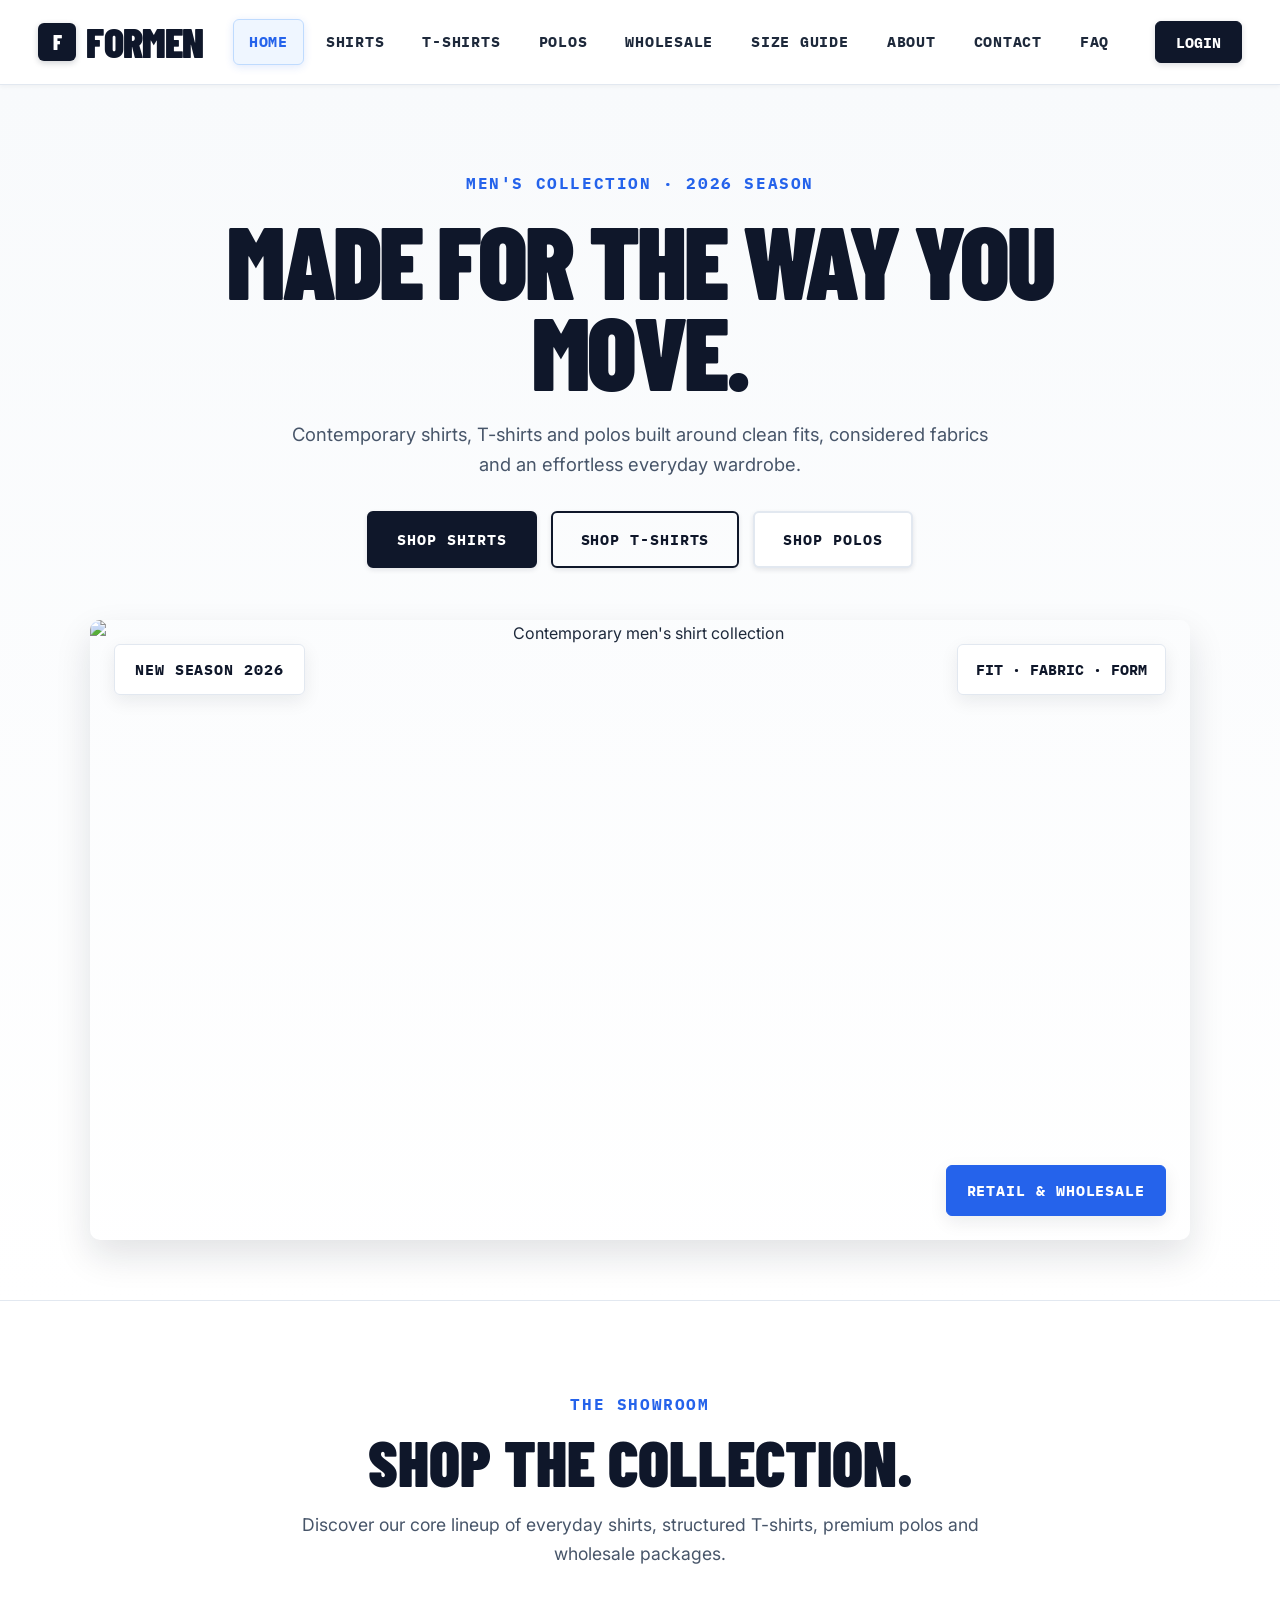
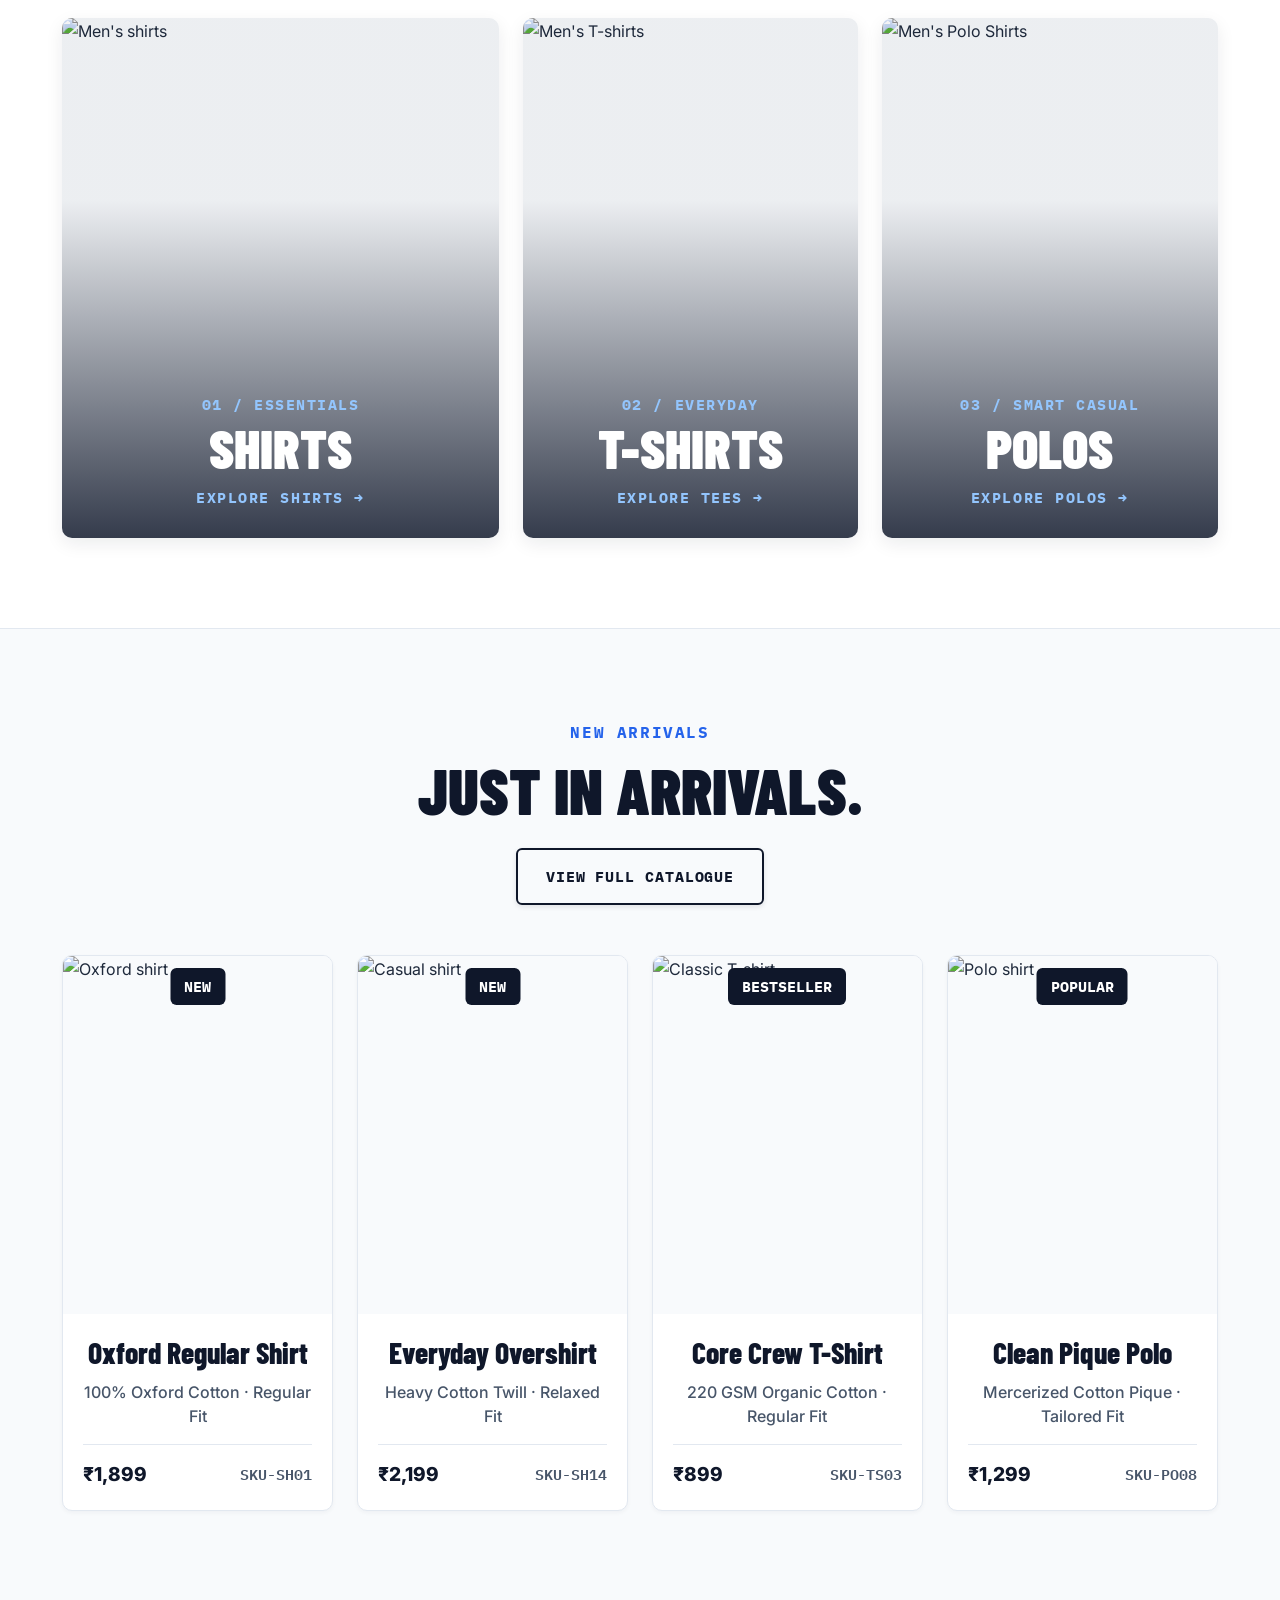
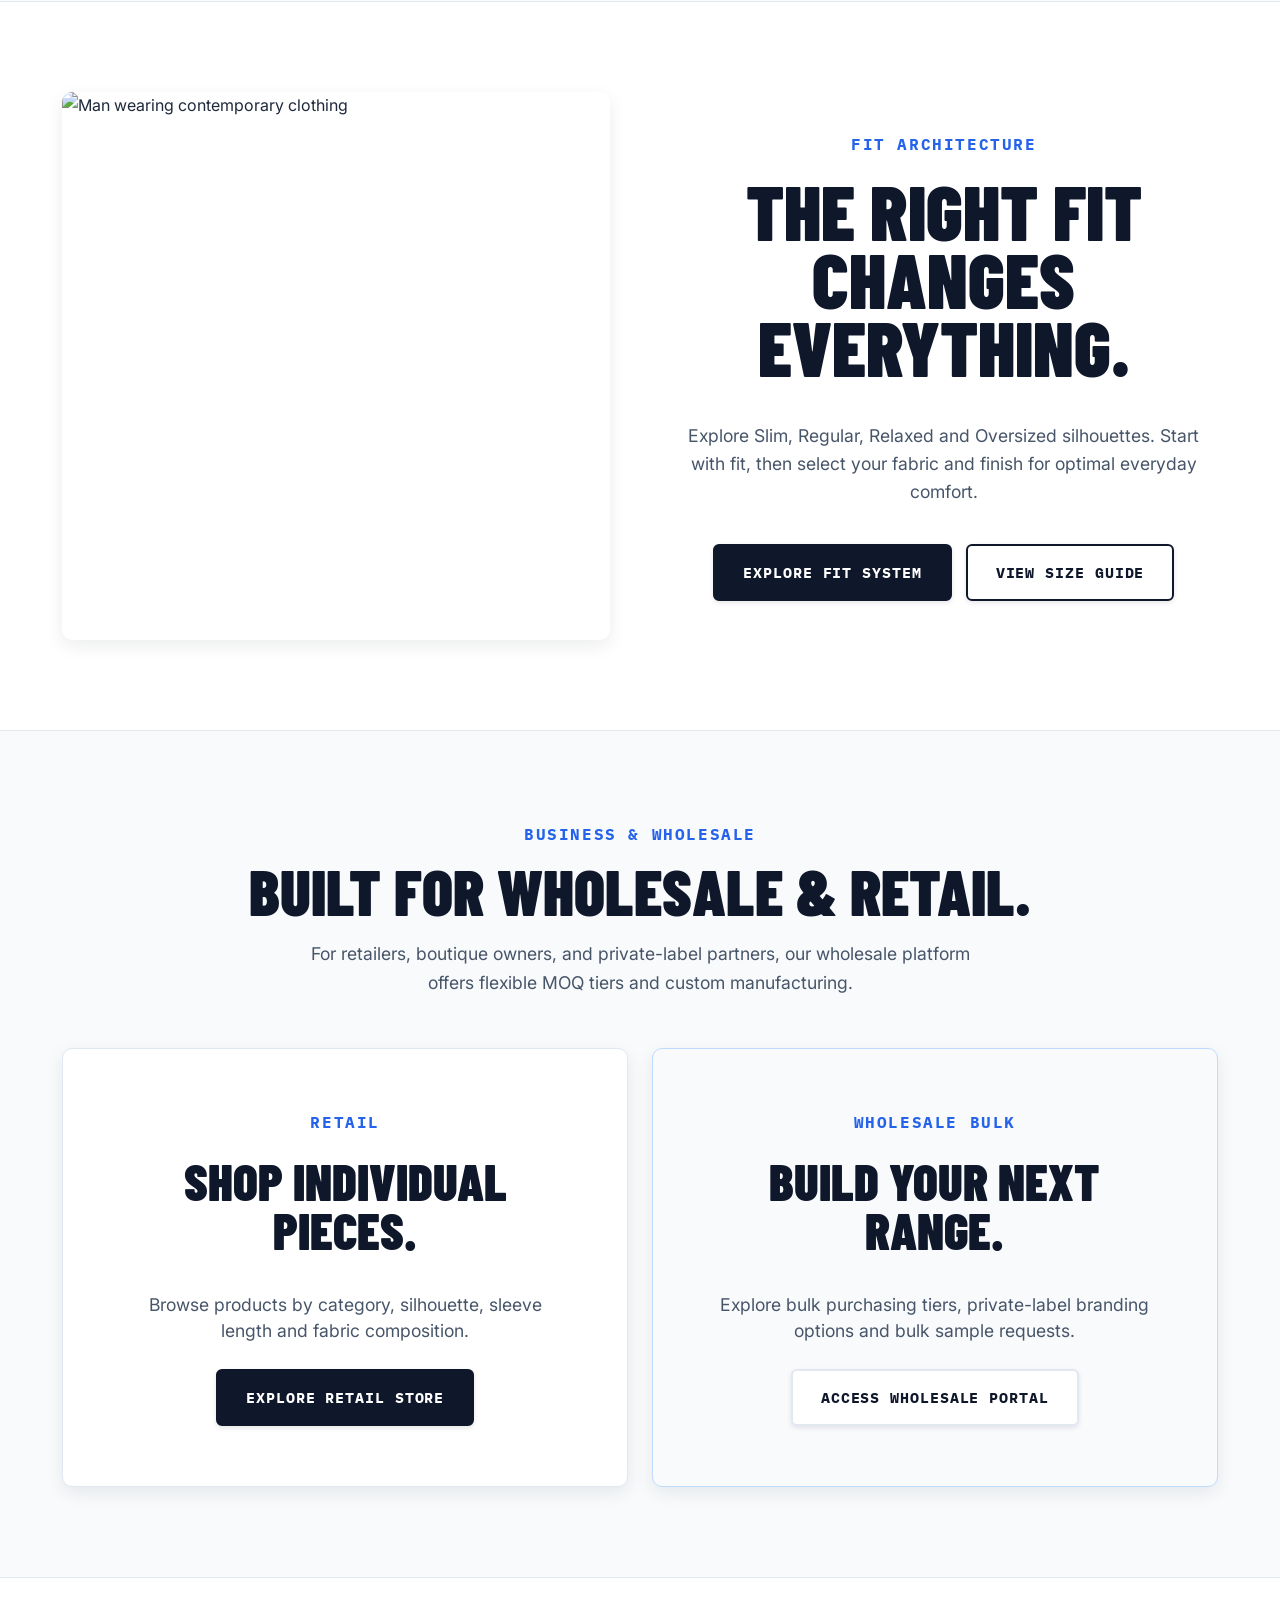
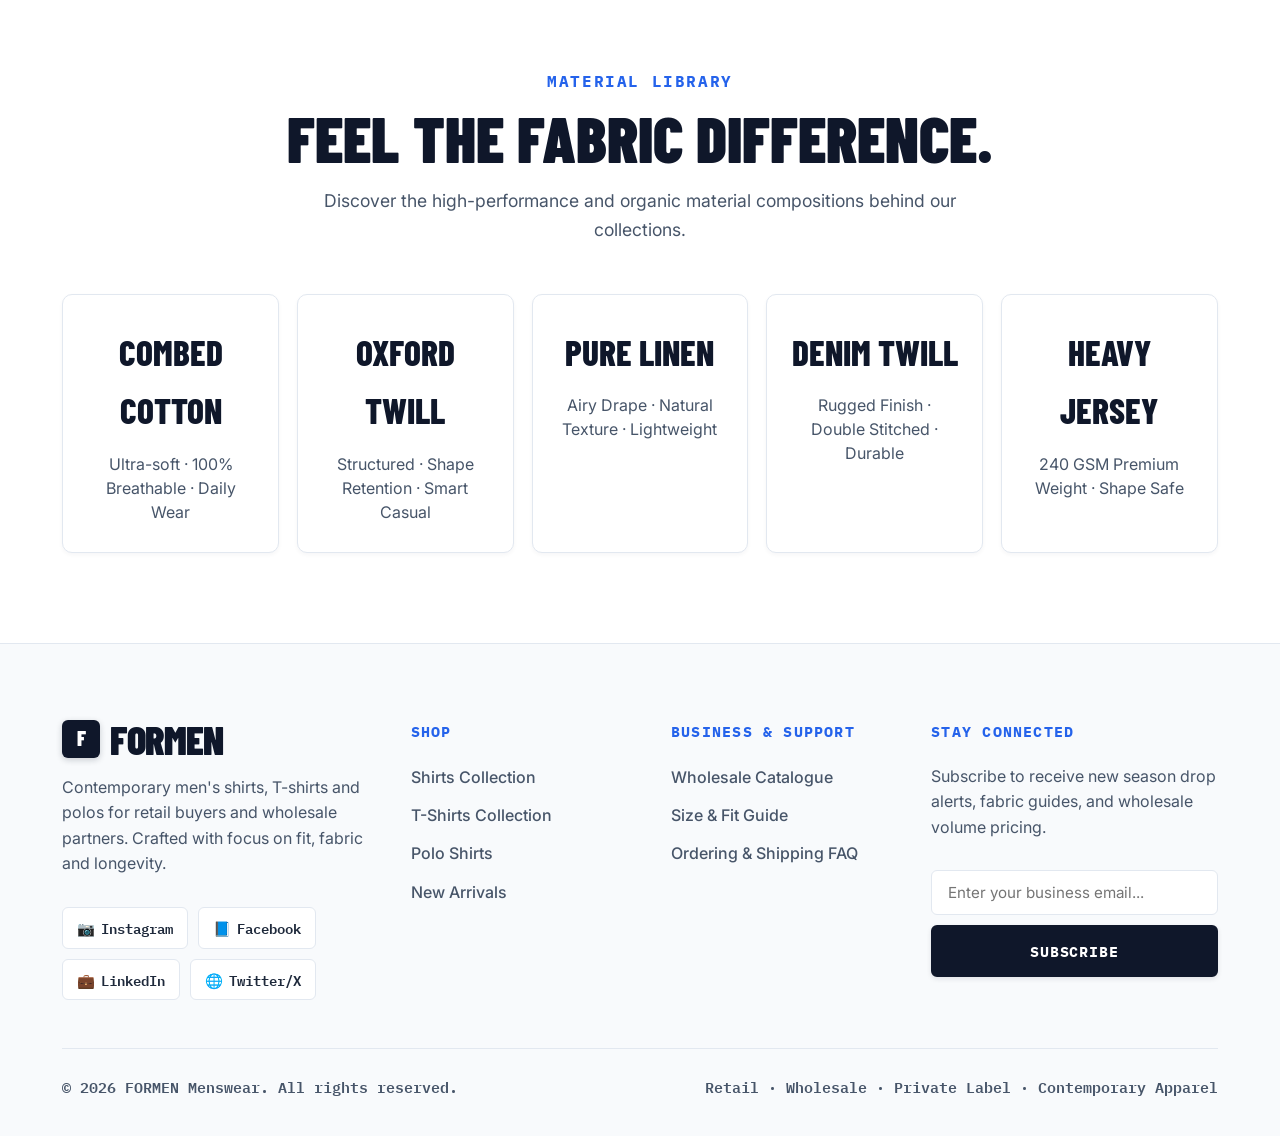
==== commit 52c6d5e3: "third" ====
--- a/index.html
+++ b/index.html
@@ -1,5 +1,6 @@
 <!doctype html>
 <html lang="en">
+
 <head>
   <meta charset="utf-8">
   <meta name="viewport" content="width=device-width, initial-scale=1">
@@ -9,6 +10,7 @@
   <link rel="alternate icon" href="images/favicon.svg">
   <link rel="stylesheet" href="css/style.css">
 </head>
+
 <body>
 
   <!-- Site Header -->
@@ -52,7 +54,7 @@
       <a href="about.html">About</a>
       <a href="contact.html">Contact</a>
       <a href="faq.html">FAQ</a>
-      <a href="#" data-auth-toggle>Login</a>
+      <a href="#" class="mobile-login-btn" data-auth-toggle>Login</a>
     </div>
   </header>
 
@@ -60,7 +62,7 @@
   <div class="auth-modal-overlay" id="authModal">
     <div class="auth-modal">
       <button class="auth-close" data-auth-close aria-label="Close Modal">&times;</button>
-      
+
       <!-- Modal Tabs -->
       <div class="auth-tabs">
         <button class="auth-tab active" data-auth-tab="login">Sign In</button>
@@ -71,8 +73,9 @@
       <form class="auth-form active" id="loginForm" data-demo>
         <div class="eyebrow" style="margin-bottom: 4px;">Welcome Back</div>
         <h2>Sign In to FORMEN</h2>
-        <p class="muted" style="margin-bottom: 20px;">Access your orders, wholesale catalogues &amp; account settings.</p>
-        
+        <p class="muted" style="margin-bottom: 20px;">Access your orders, wholesale catalogues &amp; account settings.
+        </p>
+
         <div class="field">
           <label>Email Address *</label>
           <input type="email" required placeholder="name@example.com">
@@ -94,8 +97,9 @@
       <form class="auth-form" id="signupForm" data-demo>
         <div class="eyebrow" style="margin-bottom: 4px;">Join FORMEN</div>
         <h2>Create an Account</h2>
-        <p class="muted" style="margin-bottom: 20px;">Register for exclusive collections, wholesale pricing &amp; fast checkout.</p>
-        
+        <p class="muted" style="margin-bottom: 20px;">Register for exclusive collections, wholesale pricing &amp; fast
+          checkout.</p>
+
         <div class="field">
           <label>Full Name *</label>
           <input type="text" required placeholder="John Doe">
@@ -127,8 +131,9 @@
       <div class="container">
         <div class="eyebrow">Men's Collection · 2026 Season</div>
         <h1>MADE FOR THE WAY YOU MOVE.</h1>
-        <p>Contemporary shirts, T-shirts and polos built around clean fits, considered fabrics and an effortless everyday wardrobe.</p>
-        
+        <p>Contemporary shirts, T-shirts and polos built around clean fits, considered fabrics and an effortless
+          everyday wardrobe.</p>
+
         <div class="btn-group">
           <a class="btn" href="shirts.html">Shop Shirts</a>
           <a class="btn outline" href="tshirts.html">Shop T-Shirts</a>
@@ -136,7 +141,8 @@
         </div>
 
         <div class="hero-image">
-          <img src="https://images.unsplash.com/photo-1603252110481-7ba873bf42ab?auto=format&fit=crop&w=1600&q=85" alt="Contemporary men's shirt collection">
+          <img src="https://images.unsplash.com/photo-1603252110481-7ba873bf42ab?auto=format&fit=crop&w=1600&q=85"
+            alt="Contemporary men's shirt collection">
           <span class="hero-label hl1">NEW SEASON 2026</span>
           <span class="hero-label hl2">RETAIL &amp; WHOLESALE</span>
           <span class="hero-note">FIT · FABRIC · FORM</span>
@@ -157,7 +163,8 @@
 
         <div class="category-grid">
           <a class="category" href="shirts.html">
-            <img src="https://images.unsplash.com/photo-1596755389378-c31d21fd1273?auto=format&fit=crop&w=1000&q=85" alt="Men's shirts">
+            <img src="https://images.unsplash.com/photo-1596755389378-c31d21fd1273?auto=format&fit=crop&w=1000&q=85"
+              alt="Men's shirts">
             <div class="category-info">
               <span>01 / ESSENTIALS</span>
               <h3>SHIRTS</h3>
@@ -166,7 +173,8 @@
           </a>
 
           <a class="category" href="tshirts.html">
-            <img src="https://images.unsplash.com/photo-1521572163474-6864f9cf17ab?auto=format&fit=crop&w=900&q=85" alt="Men's T-shirts">
+            <img src="https://images.unsplash.com/photo-1521572163474-6864f9cf17ab?auto=format&fit=crop&w=900&q=85"
+              alt="Men's T-shirts">
             <div class="category-info">
               <span>02 / EVERYDAY</span>
               <h3>T-SHIRTS</h3>
@@ -175,7 +183,8 @@
           </a>
 
           <a class="category" href="polos.html">
-            <img src="https://images.unsplash.com/photo-1627225924765-552d49cf47ad?auto=format&fit=crop&w=900&q=85" alt="Men's Polo Shirts">
+            <img src="https://images.unsplash.com/photo-1627225924765-552d49cf47ad?auto=format&fit=crop&w=900&q=85"
+              alt="Men's Polo Shirts">
             <div class="category-info">
               <span>03 / SMART CASUAL</span>
               <h3>POLOS</h3>
@@ -201,7 +210,8 @@
           <article class="product">
             <div class="product-img">
               <span class="tag">NEW</span>
-              <img src="https://images.unsplash.com/photo-1596755389378-c31d21fd1273?auto=format&fit=crop&w=900&q=85" alt="Oxford shirt">
+              <img src="https://images.unsplash.com/photo-1596755389378-c31d21fd1273?auto=format&fit=crop&w=900&q=85"
+                alt="Oxford shirt">
               <a class="quick" href="product.html">QUICK VIEW</a>
             </div>
             <div class="product-info">
@@ -217,7 +227,8 @@
           <article class="product">
             <div class="product-img">
               <span class="tag">NEW</span>
-              <img src="https://images.unsplash.com/photo-1603252109303-2751441dd157?auto=format&fit=crop&w=900&q=85" alt="Casual shirt">
+              <img src="https://images.unsplash.com/photo-1603252109303-2751441dd157?auto=format&fit=crop&w=900&q=85"
+                alt="Casual shirt">
               <a class="quick" href="product.html">QUICK VIEW</a>
             </div>
             <div class="product-info">
@@ -233,7 +244,8 @@
           <article class="product">
             <div class="product-img">
               <span class="tag">BESTSELLER</span>
-              <img src="https://images.unsplash.com/photo-1521572163474-6864f9cf17ab?auto=format&fit=crop&w=900&q=85" alt="Classic T-shirt">
+              <img src="https://images.unsplash.com/photo-1521572163474-6864f9cf17ab?auto=format&fit=crop&w=900&q=85"
+                alt="Classic T-shirt">
               <a class="quick" href="product.html">QUICK VIEW</a>
             </div>
             <div class="product-info">
@@ -249,7 +261,8 @@
           <article class="product">
             <div class="product-img">
               <span class="tag">POPULAR</span>
-              <img src="https://images.unsplash.com/photo-1627225924765-552d49cf47ad?auto=format&fit=crop&w=900&q=85" alt="Polo shirt">
+              <img src="https://images.unsplash.com/photo-1627225924765-552d49cf47ad?auto=format&fit=crop&w=900&q=85"
+                alt="Polo shirt">
               <a class="quick" href="product.html">QUICK VIEW</a>
             </div>
             <div class="product-info">
@@ -268,12 +281,14 @@
     <!-- Fit Architecture Section -->
     <section class="section">
       <div class="container split">
-        <img src="https://images.unsplash.com/photo-1610652492500-ded49ceeb378?auto=format&fit=crop&w=1100&q=85" alt="Man wearing contemporary clothing">
+        <img src="https://images.unsplash.com/photo-1610652492500-ded49ceeb378?auto=format&fit=crop&w=1100&q=85"
+          alt="Man wearing contemporary clothing">
         <div>
           <div class="eyebrow">Fit Architecture</div>
           <h2>THE RIGHT FIT CHANGES EVERYTHING.</h2>
-          <p class="muted">Explore Slim, Regular, Relaxed and Oversized silhouettes. Start with fit, then select your fabric and finish for optimal everyday comfort.</p>
-          
+          <p class="muted">Explore Slim, Regular, Relaxed and Oversized silhouettes. Start with fit, then select your
+            fabric and finish for optimal everyday comfort.</p>
+
           <div class="btn-group" style="justify-content: flex-start; margin-top: 20px;">
             <a class="btn" href="about.html#fit">Explore Fit System</a>
             <a class="btn outline" href="size-guide.html">View Size Guide</a>
@@ -290,7 +305,8 @@
             <div class="eyebrow">Business &amp; Wholesale</div>
             <h2>BUILT FOR WHOLESALE &amp; RETAIL.</h2>
           </div>
-          <p>For retailers, boutique owners, and private-label partners, our wholesale platform offers flexible MOQ tiers and custom manufacturing.</p>
+          <p>For retailers, boutique owners, and private-label partners, our wholesale platform offers flexible MOQ
+            tiers and custom manufacturing.</p>
         </div>
 
         <div class="retail-wholesale">
@@ -357,7 +373,8 @@
           <a class="brand" href="index.html">
             <span class="brand-icon">F</span> FORMEN
           </a>
-          <p>Contemporary men's shirts, T-shirts and polos for retail buyers and wholesale partners. Crafted with focus on fit, fabric and longevity.</p>
+          <p>Contemporary men's shirts, T-shirts and polos for retail buyers and wholesale partners. Crafted with focus
+            on fit, fabric and longevity.</p>
           <div class="social-links">
             <a href="#" aria-label="Instagram" data-action="Follow FORMEN on Instagram"><span>📷</span> Instagram</a>
             <a href="#" aria-label="Facebook" data-action="Follow FORMEN on Facebook"><span>📘</span> Facebook</a>
@@ -404,4 +421,5 @@
   <div class="flash"></div>
   <script src="js/main.js"></script>
 </body>
+
 </html>
--- a/css/style.css
+++ b/css/style.css
@@ -35,11 +35,15 @@
 /* --- Base & Reset --- */
 *, *::before, *::after {
   box-sizing: border-box;
+  max-width: 100%;
 }
 
 html {
   scroll-behavior: smooth;
   font-size: 16px;
+  overflow-x: clip;
+  max-width: 100%;
+  width: 100%;
 }
 
 body {
@@ -52,6 +56,10 @@
   line-height: 1.65;
   -webkit-font-smoothing: antialiased;
   -moz-osx-font-smoothing: grayscale;
+  overflow-x: clip;
+  max-width: 100%;
+  width: 100%;
+  position: relative;
 }
 
 a {
@@ -75,9 +83,11 @@
 
 /* --- Container & Layout Helpers --- */
 .container {
-  width: min(1280px, 92%);
+  width: min(1240px, 94%);
   margin-left: auto;
   margin-right: auto;
+  padding-left: 24px;
+  padding-right: 24px;
 }
 
 /* --- Typography & Eyebrows --- */
@@ -110,15 +120,19 @@
 h1, h2, h3, h4, h5, h6 {
   color: var(--ink);
   margin-top: 0;
+  overflow-wrap: break-word;
+  word-wrap: break-word;
+  word-break: break-word;
 }
 
 /* --- Sticky Header & Navigation --- */
 .site-header {
   position: sticky;
   top: 0;
-  z-index: 50;
+  z-index: 1000;
   background-color: rgba(255, 255, 255, 0.98);
   backdrop-filter: blur(12px);
+  -webkit-backdrop-filter: blur(12px);
   border-bottom: 1px solid var(--line);
   box-shadow: var(--shadow-sm);
 }
@@ -244,8 +258,11 @@
   display: none;
   flex-direction: column;
   gap: 8px;
-  padding: 16px 0;
+  padding: 20px;
   border-top: 1px solid var(--line);
+  background-color: var(--white);
+  box-shadow: 0 12px 24px rgba(15, 23, 42, 0.08);
+  border-bottom: 1px solid var(--line);
 }
 
 .mobile-menu.open {
@@ -254,19 +271,57 @@
 
 .mobile-menu a {
   font-family: var(--mono);
-  font-size: 1rem;
+  font-size: 0.95rem;
   font-weight: 700;
   text-transform: uppercase;
+  letter-spacing: 0.04em;
   padding: 12px 18px;
   border-radius: var(--radius-sm);
   color: var(--body-text);
   text-align: center;
+  transition: all 0.2s ease;
+}
+
+.mobile-menu a:hover {
+  background-color: var(--bg-subtle);
+  color: var(--rust);
 }
 
 .mobile-menu a.active {
   background-color: var(--accent-bg);
   color: var(--rust);
   border: 1px solid var(--accent-border);
+}
+
+/* Styled Login Button inside Hamburger Menu Drawer */
+.mobile-menu .mobile-login-btn {
+  margin-top: 10px;
+  background-color: var(--ink);
+  color: var(--white) !important;
+  font-family: var(--mono);
+  font-size: 0.95rem;
+  font-weight: 700;
+  letter-spacing: 0.06em;
+  text-transform: uppercase;
+  padding: 14px 20px;
+  border-radius: var(--radius-sm);
+  text-align: center;
+  display: flex;
+  align-items: center;
+  justify-content: center;
+  gap: 8px;
+  box-shadow: 0 4px 14px rgba(15, 23, 42, 0.15);
+  border: 1px solid var(--ink);
+  transition: all 0.2s ease;
+  width: 100%;
+}
+
+.mobile-menu .mobile-login-btn:hover {
+  background-color: var(--rust);
+  border-color: var(--rust);
+  color: var(--white) !important;
+  transform: translateY(-1px);
+  box-shadow: 0 6px 16px rgba(37, 99, 235, 0.25);
 }
 
 /* --- Login & Sign Up Modals (Popups) --- */
@@ -1212,13 +1267,12 @@
 
 .choice h3 {
   font-family: var(--display);
-  font-size: 4.5rem;
+  font-size: clamp(2.4rem, 4vw, 4.2rem);
   font-weight: 900;
-  line-height: 0.82;
+  line-height: 0.95;
   margin: 14px 0 20px;
   color: var(--ink);
   text-align: center;
-  min-height: 4.5rem;
   display: flex;
   align-items: center;
   justify-content: center;
@@ -1373,30 +1427,45 @@
   text-align: center;
 }
 
-/* Wholesale Layout */
-.wholesale-grid {
-  display: grid;
-  grid-template-columns: 1fr 1fr;
-  gap: 50px;
-}
-
-.wholesale-grid > div:first-child {
-  display: flex;
-  flex-direction: column;
-  align-items: center;
-  text-align: center;
+/* Wholesale & Contact Layouts */
+.wholesale-grid,
+.contact-grid {
+  display: flex;
+  flex-direction: column;
+  align-items: center;
+  gap: 48px;
+  width: 100%;
+}
+
+.wholesale-grid > div:first-child,
+.contact-grid > div:first-child {
+  display: flex;
+  flex-direction: column;
+  align-items: center;
+  text-align: center;
+  width: 100%;
+}
+
+.contact-grid p.muted,
+.wholesale-grid p.muted {
+  text-align: center;
+  max-width: 750px;
+  margin-left: auto;
+  margin-right: auto;
 }
 
 .wholesale-list {
   display: grid;
-  gap: 18px;
-  width: 100%;
+  grid-template-columns: repeat(2, 1fr);
+  gap: 20px;
+  width: 100%;
+  margin-top: 28px;
 }
 
 .wholesale-item {
   border: 1px solid var(--line);
   background-color: #fff;
-  padding: 26px;
+  padding: 24px;
   border-radius: var(--radius-md);
   box-shadow: var(--shadow-sm);
   display: flex;
@@ -1407,56 +1476,132 @@
 }
 
 .wholesale-item strong {
+  font-family: var(--mono);
+  font-size: 0.92rem;
+  font-weight: 700;
+  color: var(--rust);
+  display: block;
+  margin-bottom: 8px;
+  text-align: center;
+  text-transform: uppercase;
+  letter-spacing: 0.04em;
+  width: 100%;
+}
+
+.wholesale-item p {
+  font-size: 0.92rem;
+  color: var(--muted);
+  margin: 0;
+  text-align: center;
+  line-height: 1.55;
+  width: 100%;
+}
+
+/* Contact Info List */
+.contact-info-list {
+  display: grid;
+  grid-template-columns: repeat(3, 1fr);
+  gap: 20px;
+  margin-top: 28px;
+  width: 100%;
+  align-items: stretch;
+}
+
+.info-block {
+  background-color: var(--bg-subtle);
+  border: 1px solid var(--line);
+  padding: 24px 20px;
+  border-radius: var(--radius-md);
+  text-align: center;
+  width: 100%;
+  display: flex;
+  flex-direction: column;
+  align-items: center;
+  justify-content: flex-start;
+  transition: all 0.2s ease;
+}
+
+.info-block:hover {
+  border-color: var(--rust);
+  box-shadow: var(--shadow-sm);
+}
+
+.info-block h4 {
+  font-family: var(--mono);
+  font-size: 0.85rem;
+  font-weight: 700;
+  letter-spacing: 0.05em;
+  text-transform: uppercase;
+  color: var(--rust);
+  margin: 0 0 8px 0;
+  text-align: center;
+  width: 100%;
+}
+
+.info-block p {
+  font-size: 0.92rem;
+  color: var(--body-text);
+  line-height: 1.55;
+  margin: 0;
+  text-align: center;
+  width: 100%;
+}
+
+.info-block a {
+  color: var(--rust);
+  text-decoration: underline;
+}
+
+/* Split Section Title Helper */
+.split-title {
   font-family: var(--display);
-  font-size: 2.2rem;
-  font-weight: 800;
-  color: var(--ink);
-  display: flex;
-  align-items: center;
-  justify-content: center;
-  margin-bottom: 12px;
-  text-align: center;
-  min-height: 2.2rem;
-  width: 100%;
-}
-
-.wholesale-item p {
-  font-size: 1rem; /* 16px */
-  margin: 0;
-  text-align: center;
-  width: 100%;
-  flex-grow: 1;
-  display: flex;
-  flex-direction: column;
-  align-items: center;
-  justify-content: flex-start;
-  line-height: 1.5;
+  font-size: clamp(2rem, 3.5vw, 3rem);
+  font-weight: 900;
+  line-height: 0.95;
+  margin: 10px auto 14px;
+  color: var(--ink);
+  letter-spacing: -0.01em;
+  text-align: center;
+  width: 100%;
 }
 
 /* Forms System */
 .quote-form {
   background-color: var(--bg-subtle);
   border: 1px solid var(--line);
-  padding: 38px;
-  border-radius: var(--radius-md);
+  padding: 40px 36px;
+  border-radius: var(--radius-lg);
   box-shadow: var(--shadow-md);
   display: flex;
   flex-direction: column;
   align-items: center;
   text-align: center;
+  width: 100%;
+  max-width: 900px;
+  margin: 0 auto;
+}
+
+.quote-form .eyebrow {
+  display: block;
+  text-align: center;
+  width: 100%;
+  margin-bottom: 4px;
 }
 
 .form-grid {
   width: 100%;
   display: grid;
   grid-template-columns: 1fr 1fr;
-  gap: 20px;
+  gap: 18px 20px;
 }
 
 .field {
   display: flex;
   flex-direction: column;
-  gap: 8px;
+  align-items: flex-start;
+  gap: 6px;
+  text-align: left;
+  width: 100%;
 }
 
 .field.full {
@@ -1465,51 +1610,56 @@
 
 .field label {
   font-family: var(--mono);
-  font-size: 0.95rem; /* ~15.2px */
-  font-weight: 700;
+  font-size: 0.78rem;
+  font-weight: 700;
+  letter-spacing: 0.06em;
   text-transform: uppercase;
   color: var(--ink);
-  text-align: center;
+  text-align: left;
+  width: 100%;
+  display: block;
 }
 
 .field input, .field select, .field textarea {
-  border: 1px solid var(--line);
-  padding: 14px 18px;
+  border: 1.5px solid var(--line);
+  padding: 12px 16px;
   background-color: #fff;
   border-radius: var(--radius-sm);
-  font-size: 1rem; /* 16px */
+  font-size: 0.95rem;
   color: var(--ink);
   outline: none;
   transition: border-color 0.2s ease, box-shadow 0.2s ease;
-  text-align: center;
+  text-align: left;
+  width: 100%;
+  box-sizing: border-box;
+}
+
+.field select {
+  appearance: none;
+  -webkit-appearance: none;
+  -moz-appearance: none;
+  background-image: url("data:image/svg+xml,%3Csvg xmlns='http://www.w3.org/2000/svg' width='16' height='16' viewBox='0 0 24 24' fill='none' stroke='%3C0f172a' stroke-width='2.5' stroke-linecap='round' stroke-linejoin='round'%3E%3Cpolyline points='6 9 12 15 18 9'%3E%3C/polyline%3E%3C/svg%3E");
+  background-repeat: no-repeat;
+  background-position: right 14px center;
+  background-size: 14px;
+  padding-right: 40px;
+  cursor: pointer;
+}
+
+.field input::placeholder, .field textarea::placeholder {
+  color: #94a3b8;
+  text-align: left;
 }
 
 .field input:focus, .field select:focus, .field textarea:focus {
   border-color: var(--rust);
-  box-shadow: 0 0 0 3px var(--accent-bg);
+  background-color: var(--white);
+  box-shadow: 0 0 0 3px rgba(37, 99, 235, 0.14);
 }
 
 .field textarea {
-  min-height: 140px;
+  min-height: 130px;
   resize: vertical;
-}
-
-/* Contact Info Cards */
-.contact-grid {
-  display: grid;
-  grid-template-columns: 1fr 1fr;
-  gap: 50px;
-}
-
-.contact-grid > div:first-child {
-  display: flex;
-  flex-direction: column;
-  align-items: center;
-  text-align: center;
-}
-
-.contact-grid p {
-  text-align: center;
 }
 
 .map-container {
@@ -1879,8 +2029,9 @@
 
 /* --- Responsive Media Queries --- */
 @media (max-width: 1100px) {
-  .nav-menu { gap: 4px; }
-  .nav-menu a { padding: 7px 10px; font-size: 0.9rem; }
+  .nav-menu { display: none; }
+  .menu-toggle { display: block; }
+  .utility-login { display: none !important; }
   .products { grid-template-columns: repeat(3, 1fr); }
   .category-grid { grid-template-columns: 1fr 1fr; }
   .category:first-child { grid-column: 1 / -1; }
@@ -1888,22 +2039,62 @@
 }
 
 @media (max-width: 900px) {
-  .nav-menu { display: none; }
-  .menu-toggle { display: block; }
   .products { grid-template-columns: repeat(2, 1fr); }
   .fit-grid { grid-template-columns: 1fr 1fr; }
   .fabric-grid { grid-template-columns: repeat(3, 1fr); }
-  .split, .product-detail, .wholesale-grid, .about-grid, .contact-grid { grid-template-columns: 1fr; }
-  .contact-info-cards { grid-template-columns: 1fr; }
+  .split, .product-detail, .wholesale-grid, .about-grid, .contact-grid, .retail-wholesale { grid-template-columns: 1fr; }
+  .contact-info-cards, .contact-info-list, .wholesale-list { grid-template-columns: 1fr; }
+  .choice { min-height: auto; padding: 40px 24px; }
+  .choice h3 { font-size: clamp(2.2rem, 5.5vw, 3.2rem); min-height: auto; line-height: 1.05; }
+  
+  .hero h1, .page-hero h1 { font-size: clamp(2.5rem, 6.5vw, 4.2rem); }
+  .section-head h2 { font-size: clamp(2.2rem, 5.5vw, 3.5rem); }
 }
 
 @media (max-width: 600px) {
-  .section { padding: 60px 0; }
-  .hero h1, .page-hero h1 { font-size: 3.5rem; }
+  .container { width: 92%; padding-left: 0; padding-right: 0; }
+  .section { padding: 45px 0; }
+  .hero, .page-hero { padding: 48px 0 35px; }
+  .hero h1, .page-hero h1 { font-size: clamp(2rem, 7.5vw, 2.8rem); line-height: 1.05; margin: 8px auto 16px; letter-spacing: -0.02em; }
+  .hero p, .page-hero p { font-size: 0.95rem; margin-bottom: 20px; line-height: 1.55; }
+  .section-head h2 { font-size: clamp(1.8rem, 6.5vw, 2.4rem); line-height: 1.1; margin: 4px 0; }
+  .section-head p { font-size: 0.92rem; }
+  
+  .brand { font-size: 1.95rem; gap: 8px; }
+  .brand-icon { width: 32px; height: 32px; font-size: 1.1rem; }
+  
   .products, .fit-grid, .fabric-grid, .category-grid { grid-template-columns: 1fr; }
-  .choice { padding: 35px 24px; min-height: 320px; }
-  .choice h3 { font-size: 3.2rem; }
+  .choice { padding: 28px 20px; min-height: 250px; }
+  .choice h3 { font-size: 2.2rem; }
   .form-grid { grid-template-columns: 1fr; }
-  .footer-grid { grid-template-columns: 1fr; }
-  .copyright { flex-direction: column; text-align: center; }
-}
+  .footer-grid { grid-template-columns: 1fr; gap: 28px; }
+  .footer-brand .brand { font-size: 2rem; }
+  .footer h3 { font-size: 2.2rem; }
+  .copyright { flex-direction: column; text-align: center; gap: 10px; }
+
+  .hero-label, .hero-note {
+    position: static;
+    display: inline-block;
+    margin: 4px auto;
+    font-size: 0.8rem;
+    padding: 8px 12px;
+  }
+
+  .btn {
+    padding: 12px 20px;
+    font-size: 0.88rem;
+    width: 100%;
+  }
+
+  .btn-group {
+    width: 100%;
+    flex-direction: column;
+    gap: 10px;
+  }
+}
+
+@media (max-width: 400px) {
+  .hero h1, .page-hero h1 { font-size: 1.85rem; }
+  .section-head h2 { font-size: 1.65rem; }
+  .brand { font-size: 1.7rem; }
+}
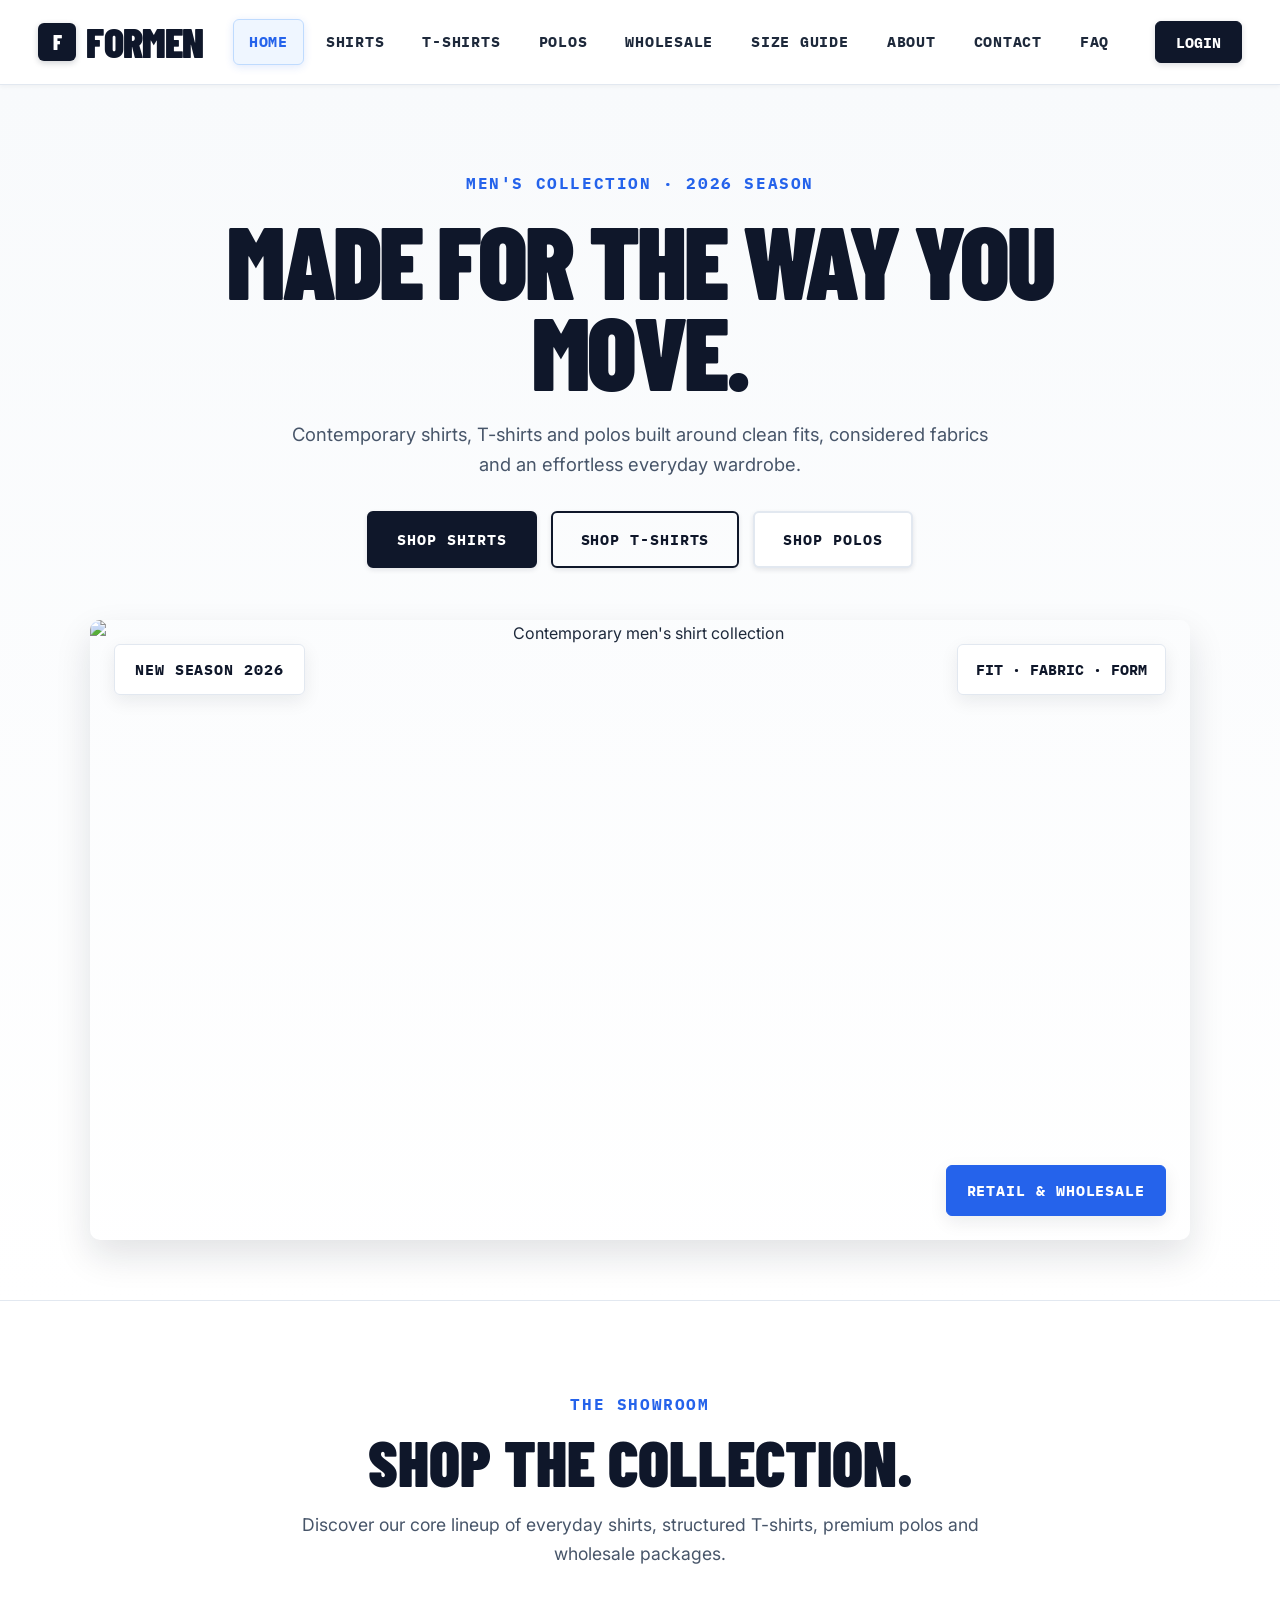
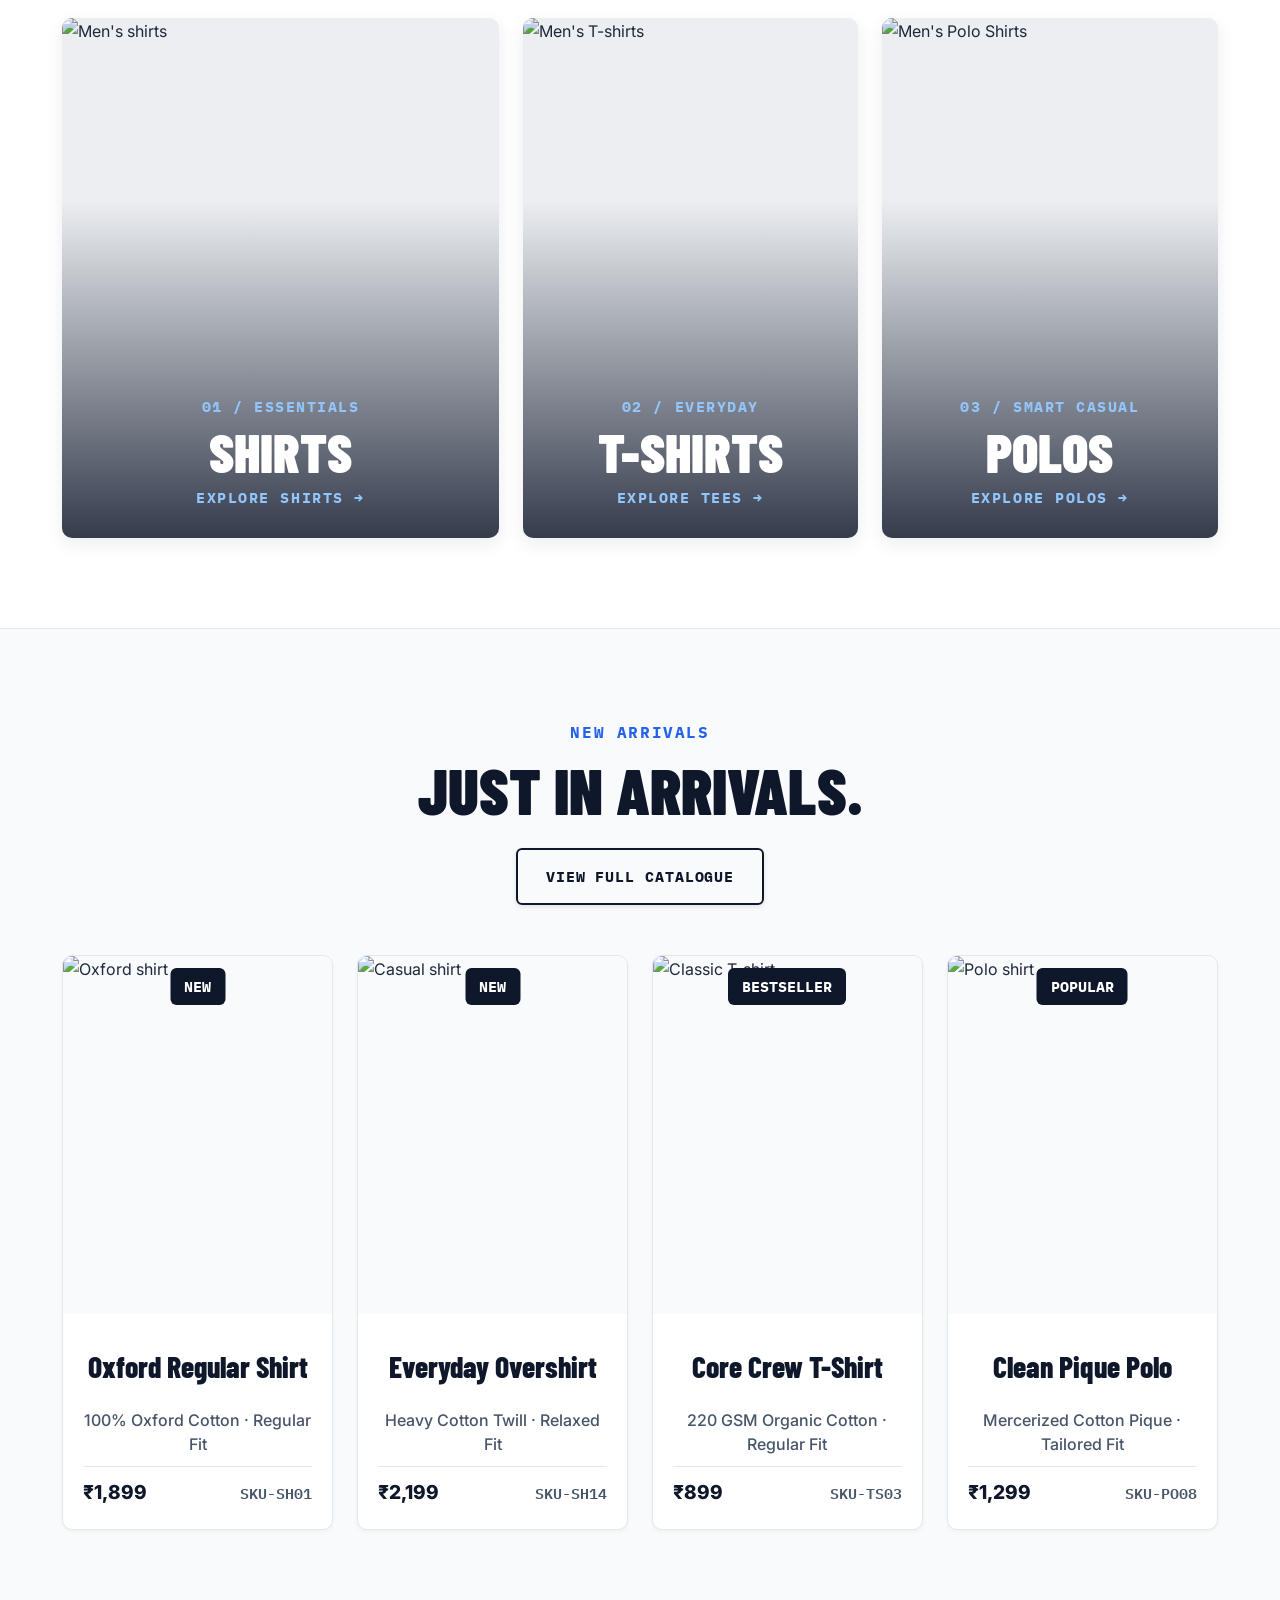
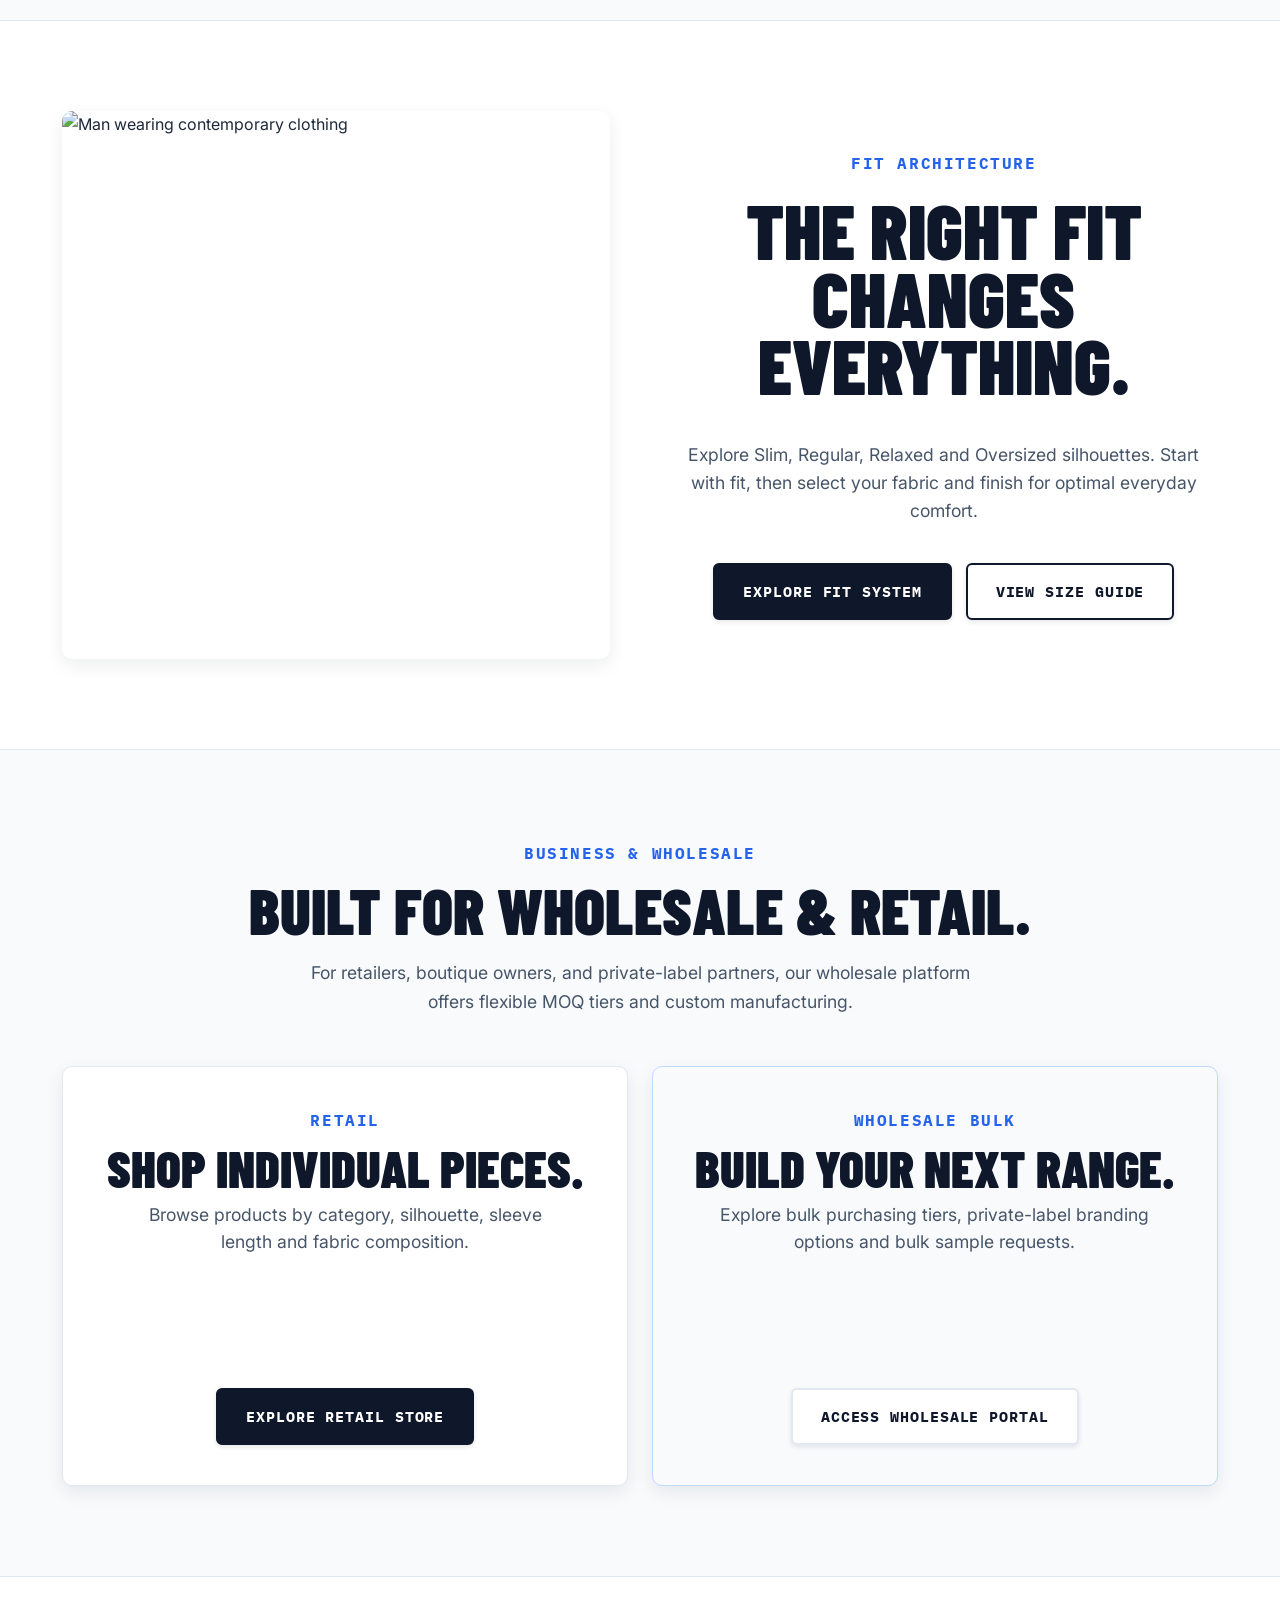
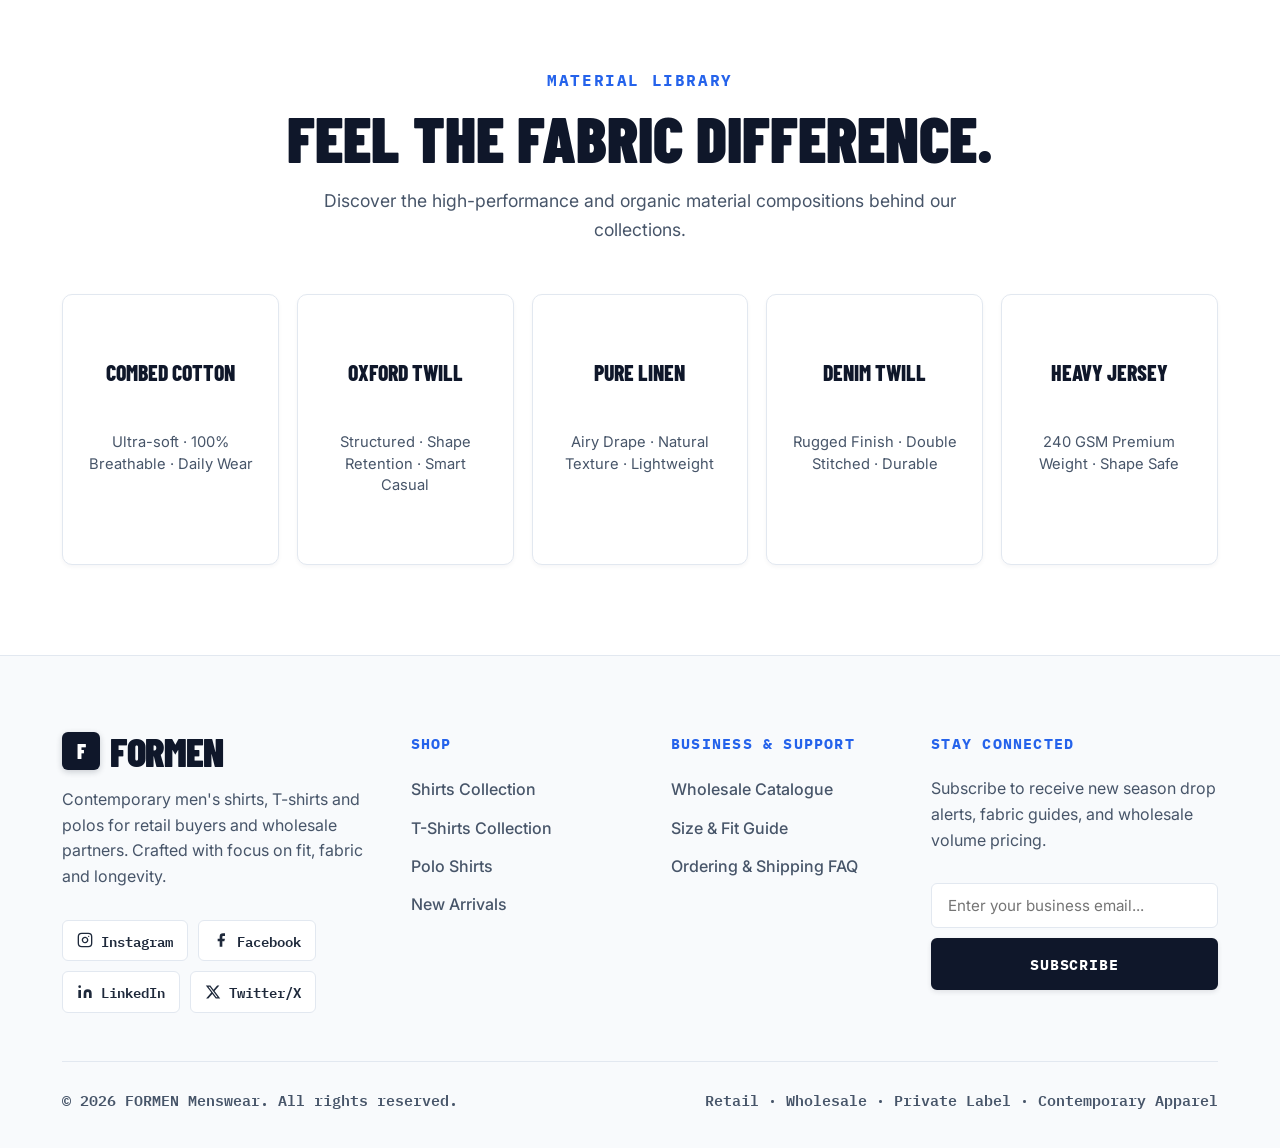
==== commit d00da273: "fixesint1" ====
--- a/index.html
+++ b/index.html
@@ -66,7 +66,7 @@
       <!-- Modal Tabs -->
       <div class="auth-tabs">
         <button class="auth-tab active" data-auth-tab="login">Sign In</button>
-        <button class="auth-tab" data-auth-tab="signup">Create Account</button>
+        <button class="auth-tab" data-auth-tab="signup">Create</button>
       </div>
 
       <!-- Login Form -->
@@ -376,10 +376,10 @@
           <p>Contemporary men's shirts, T-shirts and polos for retail buyers and wholesale partners. Crafted with focus
             on fit, fabric and longevity.</p>
           <div class="social-links">
-            <a href="#" aria-label="Instagram" data-action="Follow FORMEN on Instagram"><span>📷</span> Instagram</a>
-            <a href="#" aria-label="Facebook" data-action="Follow FORMEN on Facebook"><span>📘</span> Facebook</a>
-            <a href="#" aria-label="LinkedIn" data-action="Connect on LinkedIn"><span>💼</span> LinkedIn</a>
-            <a href="#" aria-label="Twitter" data-action="Follow FORMEN on X / Twitter"><span>🌐</span> Twitter/X</a>
+            <a href="#" aria-label="Instagram" data-action="Follow FORMEN on Instagram"><svg width="16" height="16" viewBox="0 0 24 24" fill="none" stroke="currentColor" stroke-width="2" stroke-linecap="round" stroke-linejoin="round"><rect x="2" y="2" width="20" height="20" rx="5" ry="5"></rect><path d="M16 11.37A4 4 0 1 1 12.63 8 4 4 0 0 1 16 11.37z"></path><line x1="17.5" y1="6.5" x2="17.51" y2="6.5"></line></svg> Instagram</a>
+            <a href="#" aria-label="Facebook" data-action="Follow FORMEN on Facebook"><svg width="16" height="16" viewBox="0 0 24 24" fill="currentColor"><path d="M18 2h-3a5 5 0 0 0-5 5v3H7v4h3v8h4v-8h3l1-4h-4V7a1 1 0 0 1 1-1h3z"></path></svg> Facebook</a>
+            <a href="#" aria-label="LinkedIn" data-action="Connect on LinkedIn"><svg width="16" height="16" viewBox="0 0 24 24" fill="currentColor"><path d="M16 8a6 6 0 0 1 6 6v7h-4v-7a2 2 0 0 0-2-2 2 2 0 0 0-2 2v7h-4v-7a6 6 0 0 1 6-6z"></path><rect x="2" y="9" width="4" height="12"></rect><circle cx="4" cy="4" r="2"></circle></svg> LinkedIn</a>
+            <a href="#" aria-label="Twitter" data-action="Follow FORMEN on X / Twitter"><svg width="16" height="16" viewBox="0 0 24 24" fill="currentColor"><path d="M18.244 2.25h3.308l-7.227 8.26 8.502 11.24H16.17l-5.214-6.817L4.99 21.75H1.68l7.73-8.835L1.254 2.25H8.08l4.713 6.231zm-1.161 17.52h1.833L7.084 4.126H5.117z"></path></svg> Twitter/X</a>
           </div>
         </div>
 
--- a/css/style.css
+++ b/css/style.css
@@ -575,6 +575,7 @@
   color: var(--body-text);
   font-weight: 500;
   user-select: none;
+  white-space: nowrap;
 }
 
 .checkbox-label input[type="checkbox"] {
@@ -592,6 +593,7 @@
   font-size: 0.85rem;
   text-decoration: none;
   transition: color 0.2s ease;
+  white-space: nowrap;
 }
 
 .forgot-link:hover {
@@ -869,7 +871,8 @@
   flex-direction: column;
   align-items: center;
   text-align: center;
-  justify-content: space-between;
+  justify-content: center;
+  gap: 10px;
   padding: 0 24px;
   color: var(--white);
 }
@@ -881,6 +884,7 @@
   letter-spacing: 0.1em;
   color: #93c5fd;
   text-align: center;
+  margin: 0;
 }
 
 .category-info h3 {
@@ -888,7 +892,7 @@
   font-size: 3.4rem;
   font-weight: 900;
   line-height: 0.85;
-  margin: 8px 0 14px;
+  margin: 0;
   color: var(--white);
   text-align: center;
 }
@@ -982,6 +986,7 @@
   flex-direction: column;
   align-items: center;
   text-align: center;
+  gap: 10px;
   flex-grow: 1;
   width: 100%;
 }
@@ -991,10 +996,10 @@
   font-size: 1.85rem;
   font-weight: 800;
   line-height: 1.1;
-  margin: 0 0 10px 0;
-  color: var(--ink);
-  text-align: center;
-  min-height: 2.2rem;
+  margin: 0;
+  color: var(--ink);
+  text-align: center;
+  min-height: 4rem;
   display: flex;
   align-items: center;
   justify-content: center;
@@ -1004,7 +1009,7 @@
 .product-info p {
   font-size: 1rem; /* 16px */
   color: var(--muted);
-  margin: 0 0 16px 0;
+  margin: 0;
   font-weight: 500;
   text-align: center;
   width: 100%;
@@ -1022,7 +1027,7 @@
   justify-content: space-between;
   align-items: center;
   margin-top: auto;
-  padding-top: 14px;
+  padding-top: 10px;
   border-top: 1px solid var(--line);
   font-size: 1rem; /* 16px */
 }
@@ -1090,9 +1095,14 @@
   flex-direction: column;
   align-items: center;
   text-align: center;
+  gap: 10px;
   height: 100%;
   transition: all 0.25s ease;
   box-shadow: var(--shadow-sm);
+}
+
+.fit .mono {
+  margin: 0;
 }
 
 .fit:hover, .fit.selected {
@@ -1104,12 +1114,13 @@
 
 .fit h3 {
   font-family: var(--display);
-  font-size: 2.8rem;
+  font-size: clamp(1.8rem, 2.5vw, 2.6rem);
   font-weight: 900;
-  margin: 12px 0 14px 0;
-  color: var(--ink);
-  text-align: center;
-  min-height: 2.4rem;
+  margin: 0;
+  color: var(--ink);
+  text-align: center;
+  min-height: 5.8rem;
+  line-height: 1.05;
   display: flex;
   align-items: center;
   justify-content: center;
@@ -1117,7 +1128,7 @@
 }
 
 .fit p {
-  font-size: 1rem; /* 16px */
+  font-size: 0.95rem;
   color: var(--muted);
   margin: 0;
   text-align: center;
@@ -1127,7 +1138,8 @@
   flex-direction: column;
   align-items: center;
   justify-content: flex-start;
-  line-height: 1.5;
+  line-height: 1.45;
+  min-height: 7rem;
 }
 
 .fit-result {
@@ -1160,6 +1172,7 @@
   flex-direction: column;
   align-items: center;
   text-align: center;
+  gap: 10px;
   height: 100%;
   transition: all 0.2s ease;
 }
@@ -1172,20 +1185,21 @@
 
 .fabric strong {
   font-family: var(--display);
-  font-size: 2.2rem;
+  font-size: clamp(1.35rem, 1.7vw, 1.9rem);
   font-weight: 800;
+  line-height: 1.05;
   color: var(--ink);
   display: flex;
   align-items: center;
   justify-content: center;
-  margin-bottom: 12px;
-  text-align: center;
-  min-height: 2.2rem;
+  margin: 0;
+  text-align: center;
+  min-height: 6.2rem;
   width: 100%;
 }
 
 .fabric p {
-  font-size: 1rem; /* 16px */
+  font-size: 0.92rem;
   color: var(--muted);
   margin: 0;
   text-align: center;
@@ -1195,7 +1209,8 @@
   flex-direction: column;
   align-items: center;
   justify-content: flex-start;
-  line-height: 1.5;
+  line-height: 1.45;
+  min-height: 6.5rem;
 }
 
 /* Split Section */
@@ -1245,15 +1260,20 @@
 
 .choice {
   min-height: 420px;
-  padding: 60px 48px;
-  display: flex;
-  flex-direction: column;
-  align-items: center;
-  text-align: center;
+  padding: 40px 32px;
+  display: flex;
+  flex-direction: column;
+  align-items: center;
+  text-align: center;
+  gap: 10px;
   height: 100%;
   border-radius: var(--radius-md);
   border: 1px solid var(--line);
   box-shadow: var(--shadow-md);
+}
+
+.choice .eyebrow {
+  margin: 0;
 }
 
 .choice:first-child {
@@ -1270,7 +1290,7 @@
   font-size: clamp(2.4rem, 4vw, 4.2rem);
   font-weight: 900;
   line-height: 0.95;
-  margin: 14px 0 20px;
+  margin: 0;
   color: var(--ink);
   text-align: center;
   display: flex;
@@ -1283,7 +1303,7 @@
   max-width: 440px;
   color: var(--muted);
   font-size: 1.1rem;
-  margin-bottom: 24px;
+  margin: 0;
   text-align: center;
   width: 100%;
   flex-grow: 1;
@@ -1472,6 +1492,7 @@
   flex-direction: column;
   align-items: center;
   text-align: center;
+  gap: 10px;
   height: 100%;
 }
 
@@ -1481,7 +1502,7 @@
   font-weight: 700;
   color: var(--rust);
   display: block;
-  margin-bottom: 8px;
+  margin: 0;
   text-align: center;
   text-transform: uppercase;
   letter-spacing: 0.04em;
@@ -1518,6 +1539,7 @@
   flex-direction: column;
   align-items: center;
   justify-content: flex-start;
+  gap: 10px;
   transition: all 0.2s ease;
 }
 
@@ -1533,7 +1555,7 @@
   letter-spacing: 0.05em;
   text-transform: uppercase;
   color: var(--rust);
-  margin: 0 0 8px 0;
+  margin: 0;
   text-align: center;
   width: 100%;
 }
@@ -1696,6 +1718,7 @@
   flex-direction: column;
   align-items: center;
   text-align: center;
+  gap: 10px;
   height: 100%;
   transition: transform 0.25s ease, box-shadow 0.25s ease;
 }
@@ -1711,10 +1734,10 @@
   font-size: 1.9rem;
   font-weight: 900;
   line-height: 1.1;
-  margin: 0 0 16px 0;
-  color: var(--ink);
-  text-align: center;
-  min-height: 2.2rem;
+  margin: 0;
+  color: var(--ink);
+  text-align: center;
+  min-height: 4.2rem;
   display: flex;
   align-items: center;
   justify-content: center;
@@ -1723,7 +1746,7 @@
 
 .info-card p:first-of-type {
   font-size: 1rem; /* 16px */
-  margin: 0 0 20px 0;
+  margin: 0;
   color: var(--muted);
   text-align: center;
   width: 100%;
@@ -1732,7 +1755,8 @@
   flex-direction: column;
   align-items: center;
   justify-content: flex-start;
-  line-height: 1.5;
+  line-height: 1.45;
+  min-height: 3.4rem;
 }
 
 .info-card p:last-child {
@@ -1740,7 +1764,7 @@
   font-weight: 700;
   color: var(--ink);
   font-size: 1.05rem;
-  padding-top: 14px;
+  padding-top: 10px;
   border-top: 1px solid var(--line);
   width: 100%;
   text-align: center;
@@ -1942,7 +1966,7 @@
 .social-links a {
   display: inline-flex;
   align-items: center;
-  gap: 6px;
+  gap: 8px;
   border: 1px solid var(--line);
   background-color: #fff;
   padding: 8px 14px;
@@ -1954,10 +1978,21 @@
   transition: all 0.2s ease;
 }
 
+.social-links a svg {
+  width: 16px;
+  height: 16px;
+  flex-shrink: 0;
+  transition: transform 0.2s ease;
+}
+
 .social-links a:hover {
   background-color: var(--ink);
   color: #fff;
   border-color: var(--ink);
+}
+
+.social-links a:hover svg {
+  transform: scale(1.1);
 }
 
 .footer-newsletter {
@@ -2091,6 +2126,24 @@
     flex-direction: column;
     gap: 10px;
   }
+
+  .auth-modal {
+    padding: 28px 20px;
+  }
+
+  .auth-options {
+    flex-direction: column;
+    align-items: center;
+    justify-content: center;
+    gap: 12px;
+    margin: 14px 0 20px 0;
+    text-align: center;
+  }
+
+  .checkbox-label,
+  .forgot-link {
+    white-space: nowrap;
+  }
 }
 
 @media (max-width: 400px) {
@@ -2098,3 +2151,22 @@
   .section-head h2 { font-size: 1.65rem; }
   .brand { font-size: 1.7rem; }
 }
+
+/* Universal Card Layout System (Eyebrow -> Heading -> Subheading -> Links/Buttons with 10px gap) */
+.card,
+.card-item,
+.card-content {
+  display: flex;
+  flex-direction: column;
+  align-items: center;
+  text-align: center;
+  gap: 10px;
+  width: 100%;
+}
+
+.card > *,
+.card-item > *,
+.card-content > * {
+  margin-top: 0;
+  margin-bottom: 0;
+}
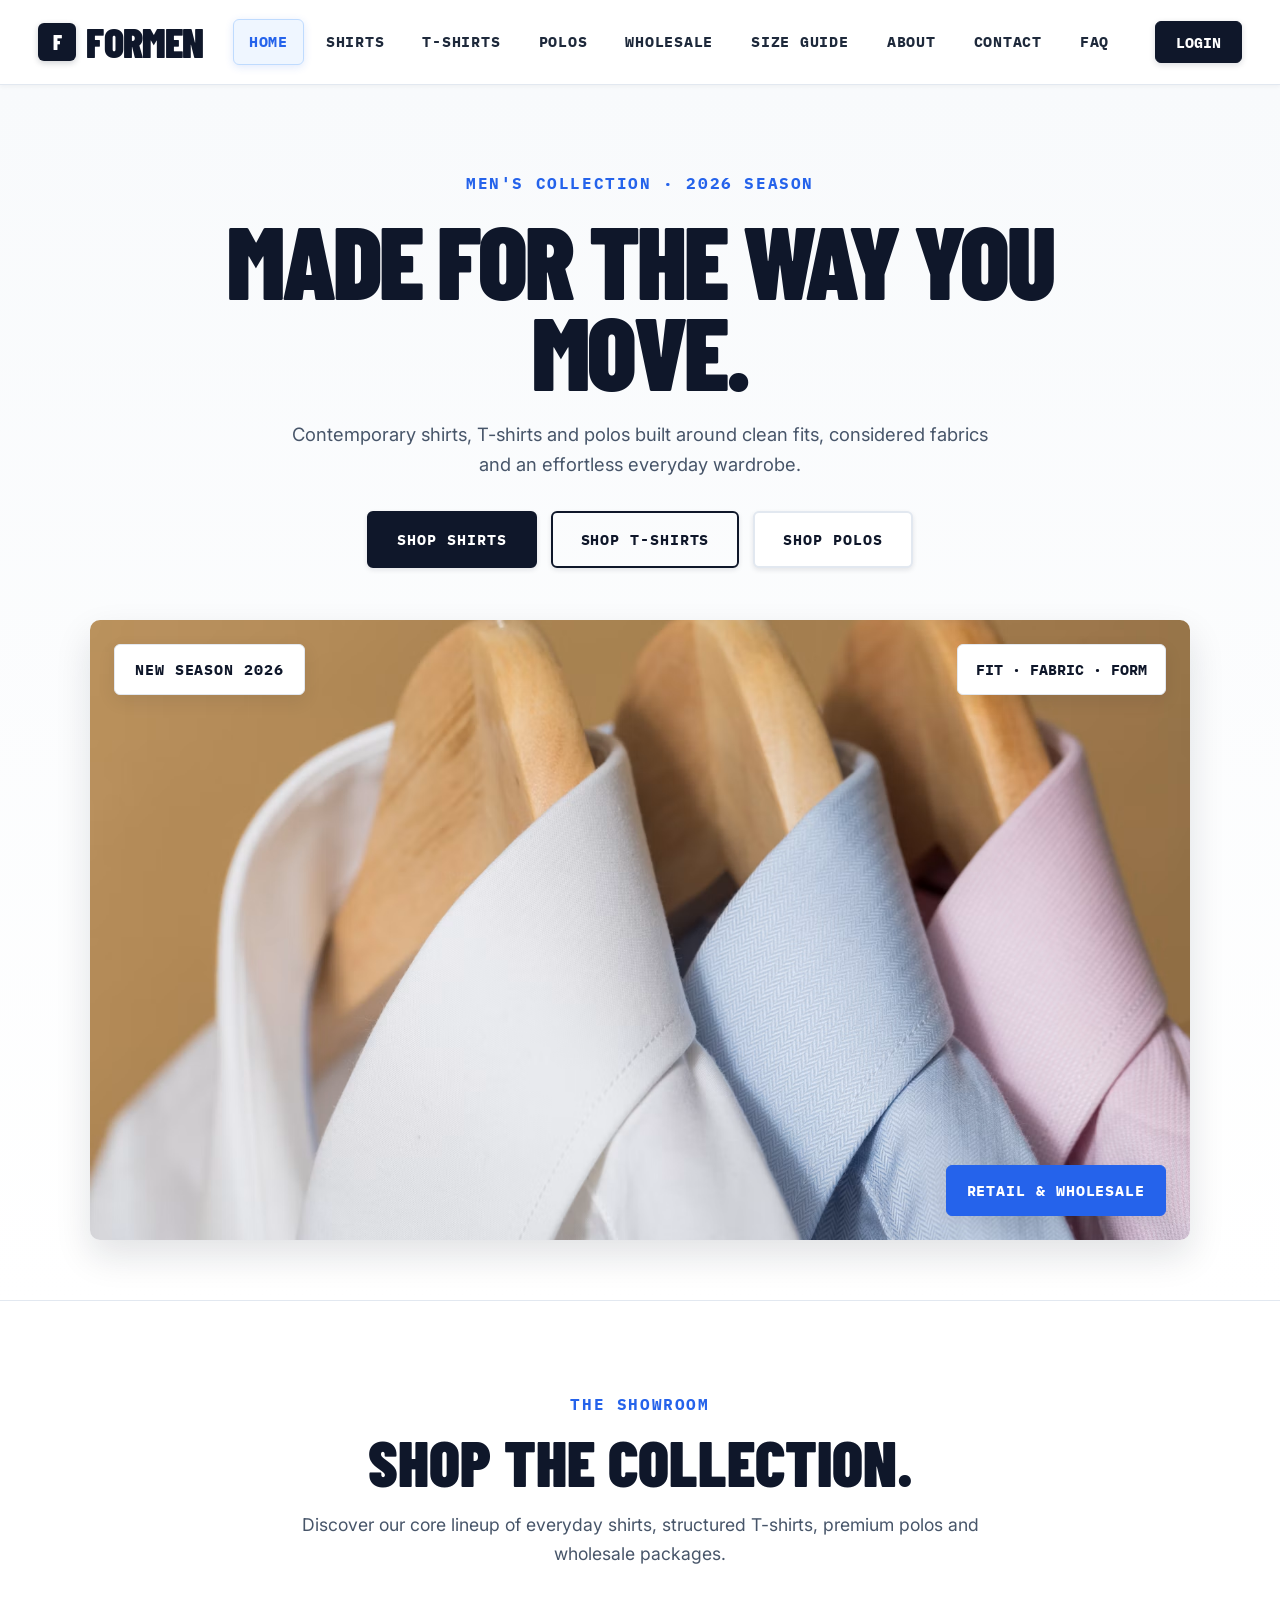
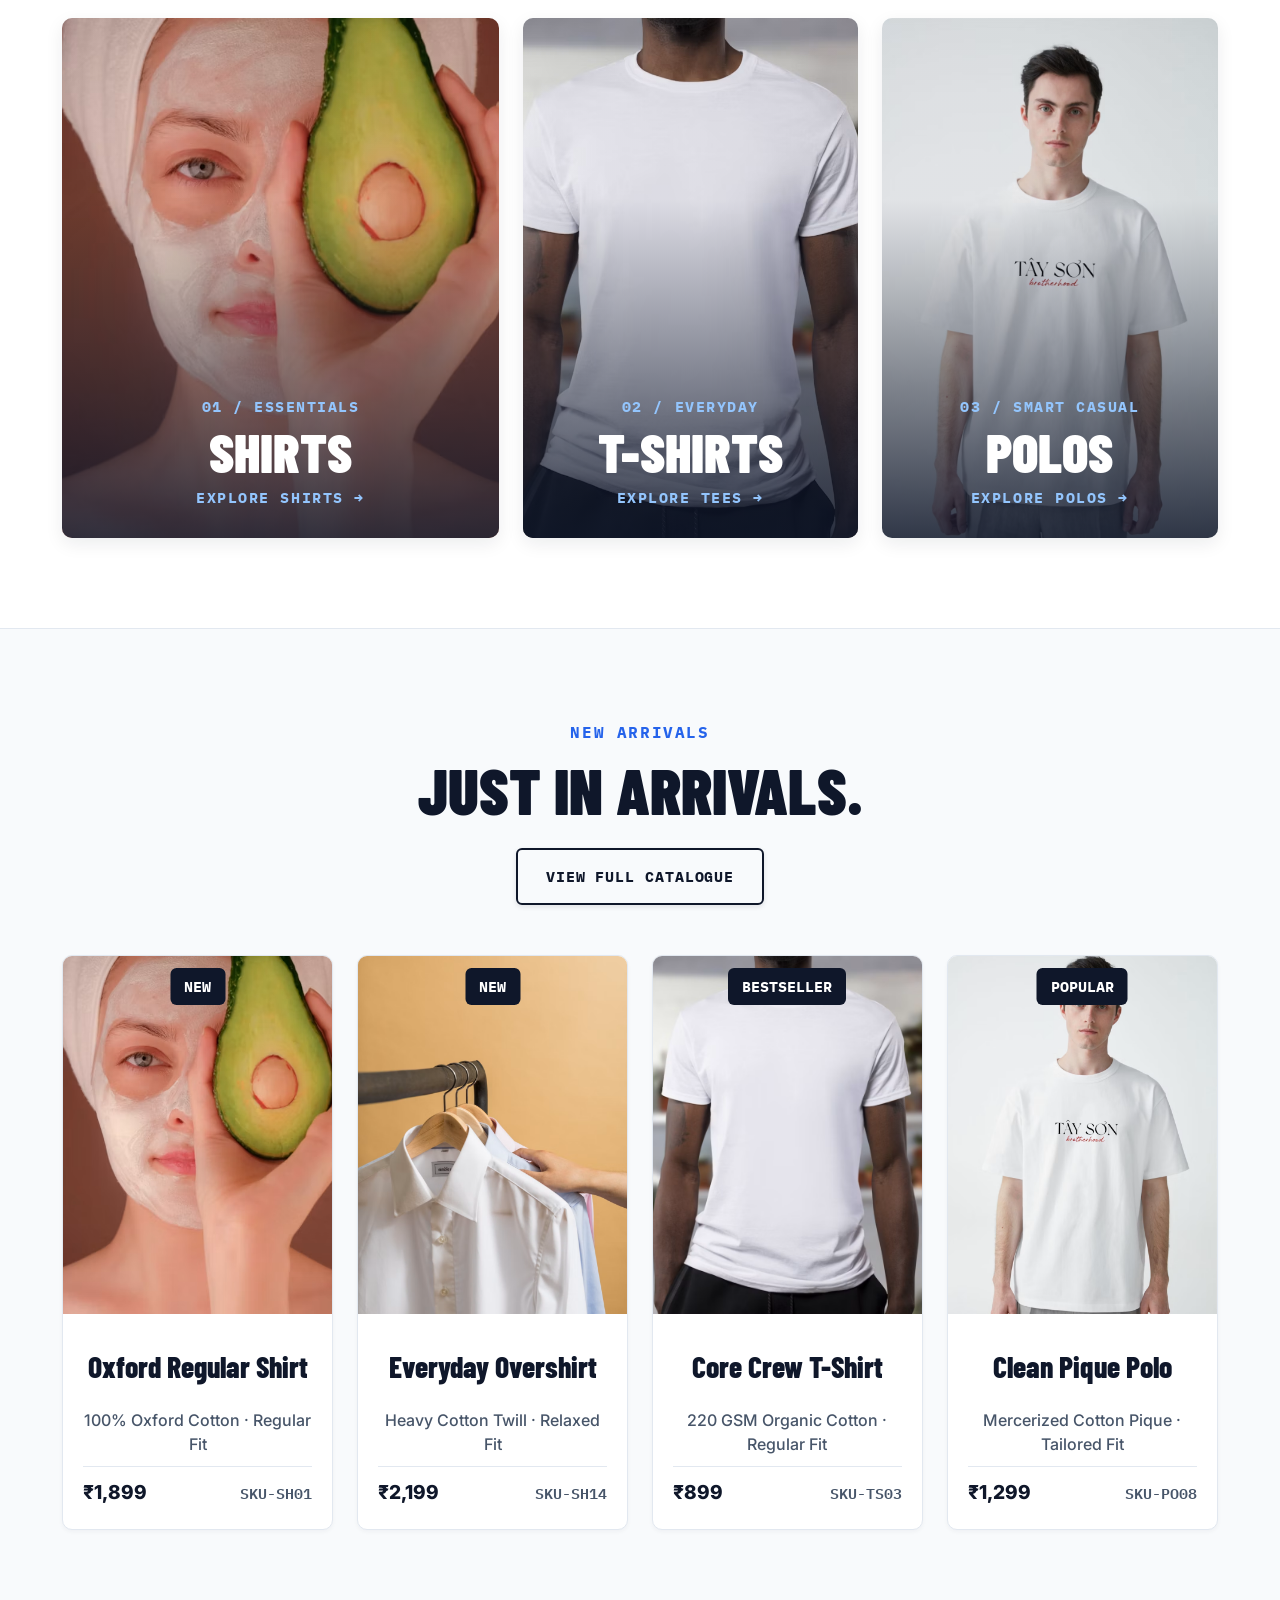
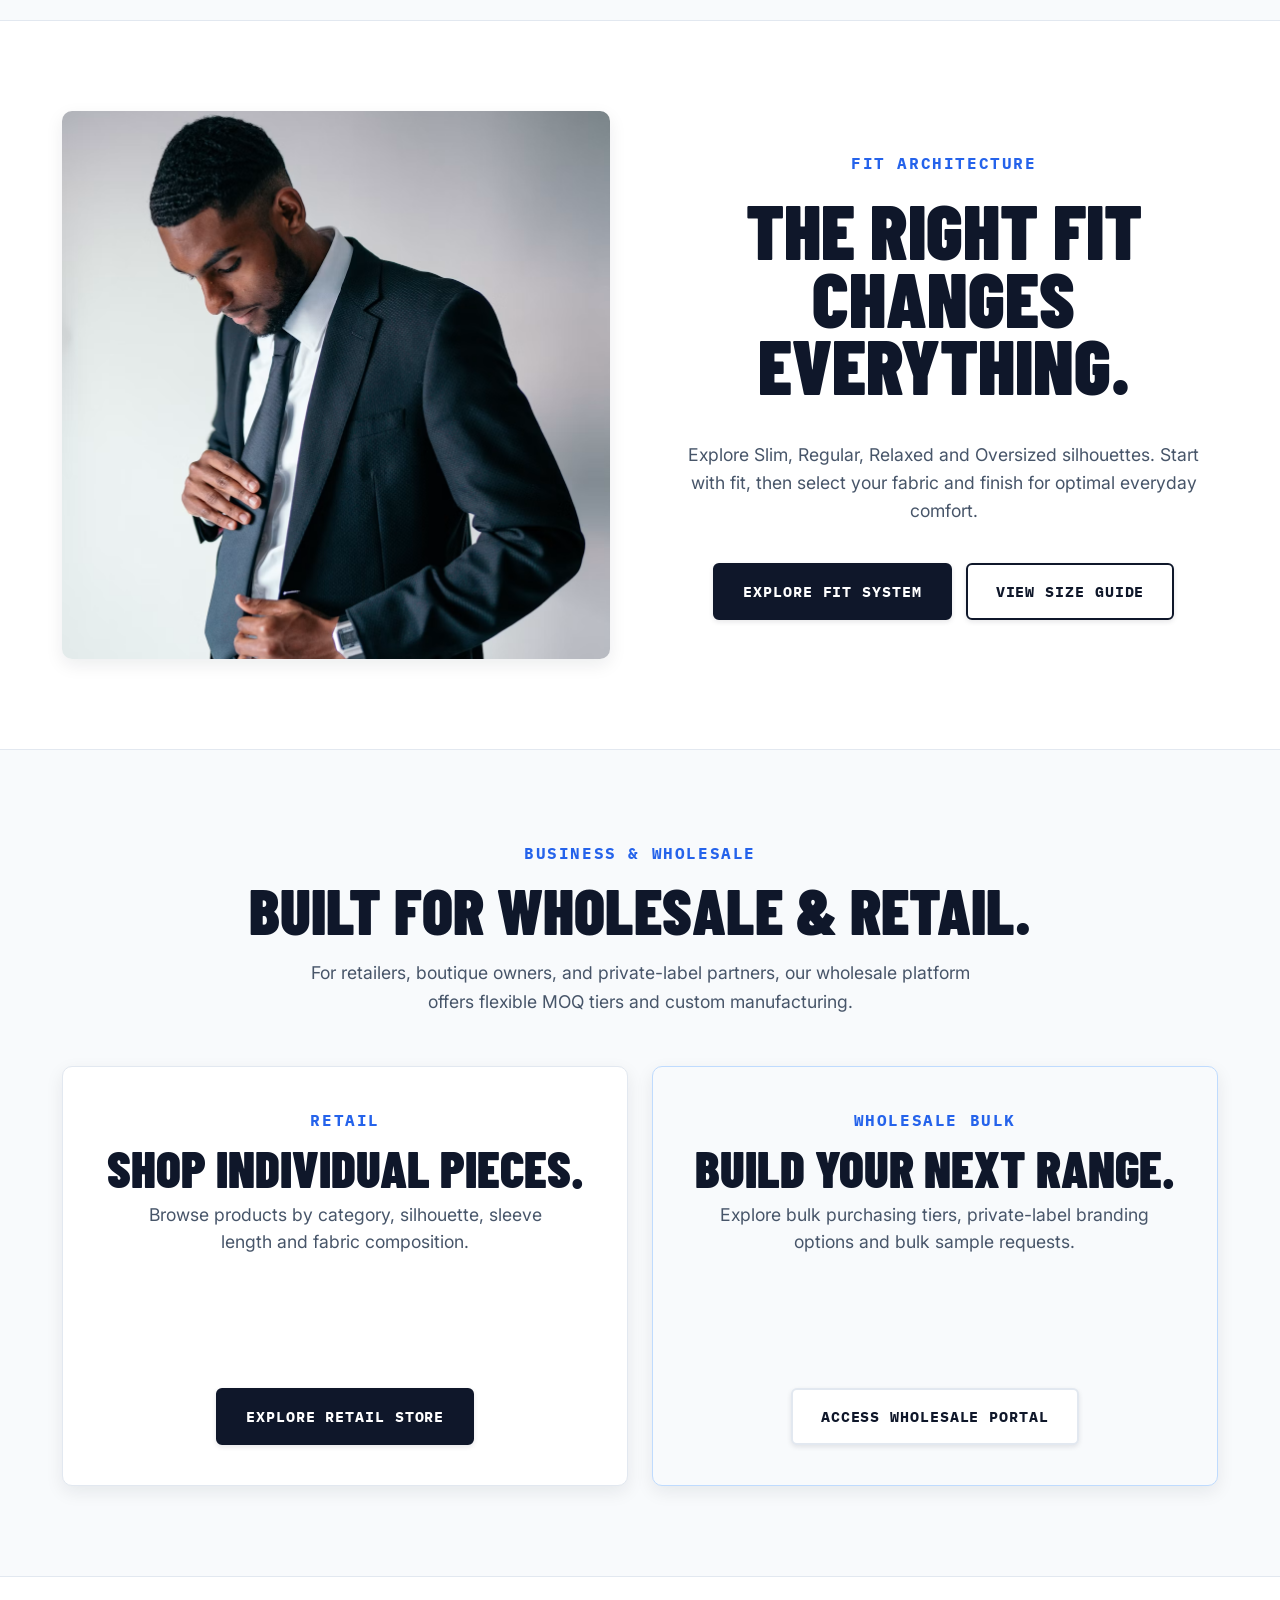
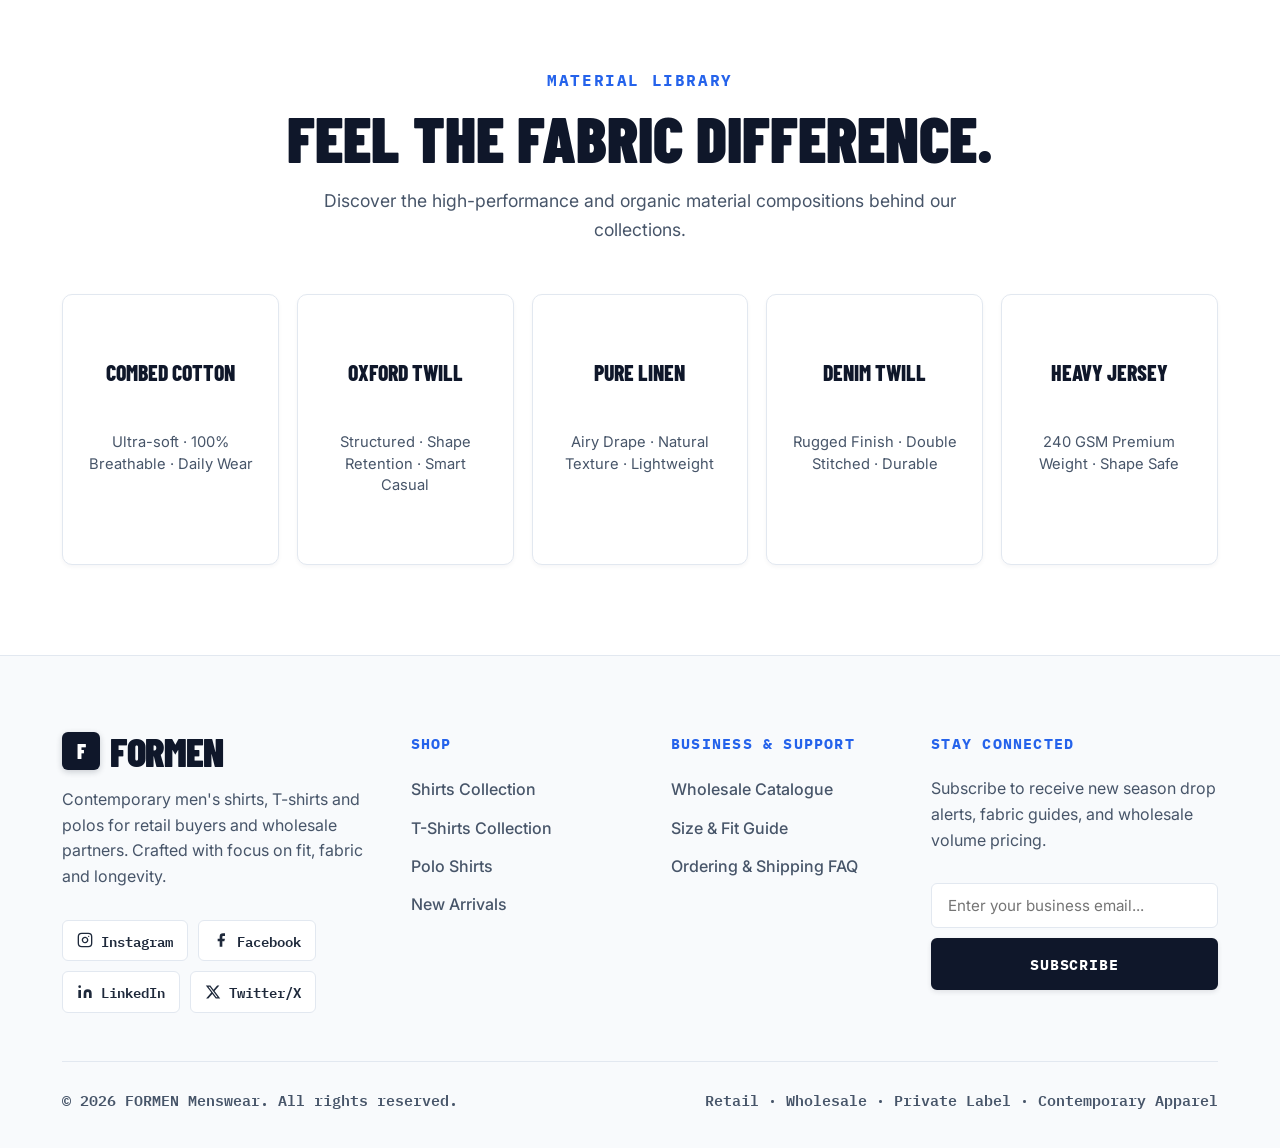
==== commit 9644935c: "Update all pages to use local images and integrate FAQ section" ====
--- a/index.html
+++ b/index.html
@@ -31,7 +31,7 @@
         <a href="size-guide.html">Size Guide</a>
         <a href="about.html">About</a>
         <a href="contact.html">Contact</a>
-        <a href="faq.html">FAQ</a>
+        <a href="about.html#faq">FAQ</a>
       </nav>
 
       <!-- Navigation Actions (Login Button Replacing Search) -->
@@ -53,7 +53,7 @@
       <a href="size-guide.html">Size Guide</a>
       <a href="about.html">About</a>
       <a href="contact.html">Contact</a>
-      <a href="faq.html">FAQ</a>
+      <a href="about.html#faq">FAQ</a>
       <a href="#" class="mobile-login-btn" data-auth-toggle>Login</a>
     </div>
   </header>
@@ -141,7 +141,7 @@
         </div>
 
         <div class="hero-image">
-          <img src="https://images.unsplash.com/photo-1603252110481-7ba873bf42ab?auto=format&fit=crop&w=1600&q=85"
+          <img src="images/index_contemporary_mens_shirt_collection.jpg"
             alt="Contemporary men's shirt collection">
           <span class="hero-label hl1">NEW SEASON 2026</span>
           <span class="hero-label hl2">RETAIL &amp; WHOLESALE</span>
@@ -163,7 +163,7 @@
 
         <div class="category-grid">
           <a class="category" href="shirts.html">
-            <img src="https://images.unsplash.com/photo-1596755389378-c31d21fd1273?auto=format&fit=crop&w=1000&q=85"
+            <img src="images/index_mens_shirts.jpg"
               alt="Men's shirts">
             <div class="category-info">
               <span>01 / ESSENTIALS</span>
@@ -173,7 +173,7 @@
           </a>
 
           <a class="category" href="tshirts.html">
-            <img src="https://images.unsplash.com/photo-1521572163474-6864f9cf17ab?auto=format&fit=crop&w=900&q=85"
+            <img src="images/index_mens_t_shirts.jpg"
               alt="Men's T-shirts">
             <div class="category-info">
               <span>02 / EVERYDAY</span>
@@ -183,7 +183,7 @@
           </a>
 
           <a class="category" href="polos.html">
-            <img src="https://images.unsplash.com/photo-1627225924765-552d49cf47ad?auto=format&fit=crop&w=900&q=85"
+            <img src="images/index_mens_polo_shirts.jpg"
               alt="Men's Polo Shirts">
             <div class="category-info">
               <span>03 / SMART CASUAL</span>
@@ -210,7 +210,7 @@
           <article class="product">
             <div class="product-img">
               <span class="tag">NEW</span>
-              <img src="https://images.unsplash.com/photo-1596755389378-c31d21fd1273?auto=format&fit=crop&w=900&q=85"
+              <img src="images/index_oxford_shirt.jpg"
                 alt="Oxford shirt">
               <a class="quick" href="product.html">QUICK VIEW</a>
             </div>
@@ -227,7 +227,7 @@
           <article class="product">
             <div class="product-img">
               <span class="tag">NEW</span>
-              <img src="https://images.unsplash.com/photo-1603252109303-2751441dd157?auto=format&fit=crop&w=900&q=85"
+              <img src="images/index_casual_shirt.jpg"
                 alt="Casual shirt">
               <a class="quick" href="product.html">QUICK VIEW</a>
             </div>
@@ -244,7 +244,7 @@
           <article class="product">
             <div class="product-img">
               <span class="tag">BESTSELLER</span>
-              <img src="https://images.unsplash.com/photo-1521572163474-6864f9cf17ab?auto=format&fit=crop&w=900&q=85"
+              <img src="images/index_classic_t_shirt.jpg"
                 alt="Classic T-shirt">
               <a class="quick" href="product.html">QUICK VIEW</a>
             </div>
@@ -261,7 +261,7 @@
           <article class="product">
             <div class="product-img">
               <span class="tag">POPULAR</span>
-              <img src="https://images.unsplash.com/photo-1627225924765-552d49cf47ad?auto=format&fit=crop&w=900&q=85"
+              <img src="images/index_polo_shirt.jpg"
                 alt="Polo shirt">
               <a class="quick" href="product.html">QUICK VIEW</a>
             </div>
@@ -281,7 +281,7 @@
     <!-- Fit Architecture Section -->
     <section class="section">
       <div class="container split">
-        <img src="https://images.unsplash.com/photo-1610652492500-ded49ceeb378?auto=format&fit=crop&w=1100&q=85"
+        <img src="images/index_man_wearing_contemporary_clothing.jpg"
           alt="Man wearing contemporary clothing">
         <div>
           <div class="eyebrow">Fit Architecture</div>
@@ -397,7 +397,7 @@
           <h4>BUSINESS &amp; SUPPORT</h4>
           <a href="wholesale.html">Wholesale Catalogue</a>
           <a href="size-guide.html">Size &amp; Fit Guide</a>
-          <a href="faq.html">Ordering &amp; Shipping FAQ</a>
+          <a href="about.html#faq">Ordering &amp; Shipping FAQ</a>
         </div>
 
         <!-- Newsletter Subscription -->
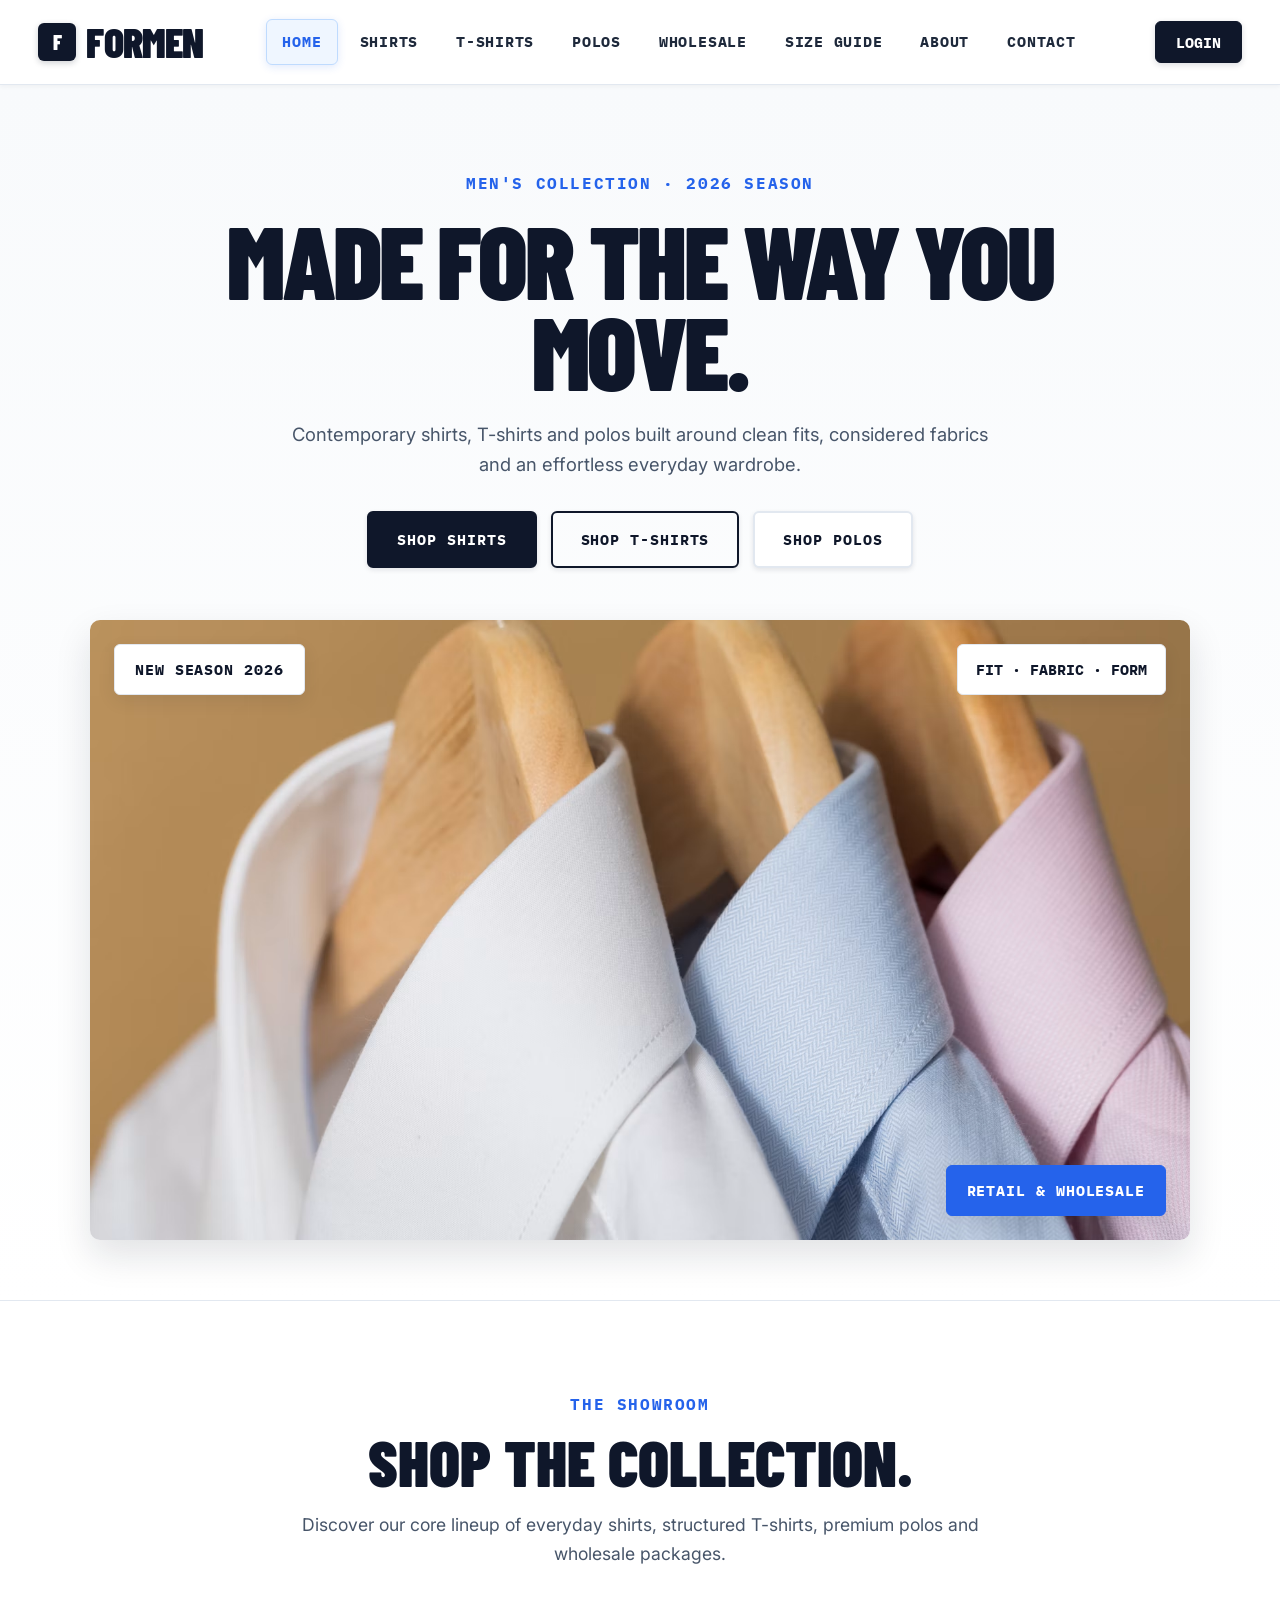
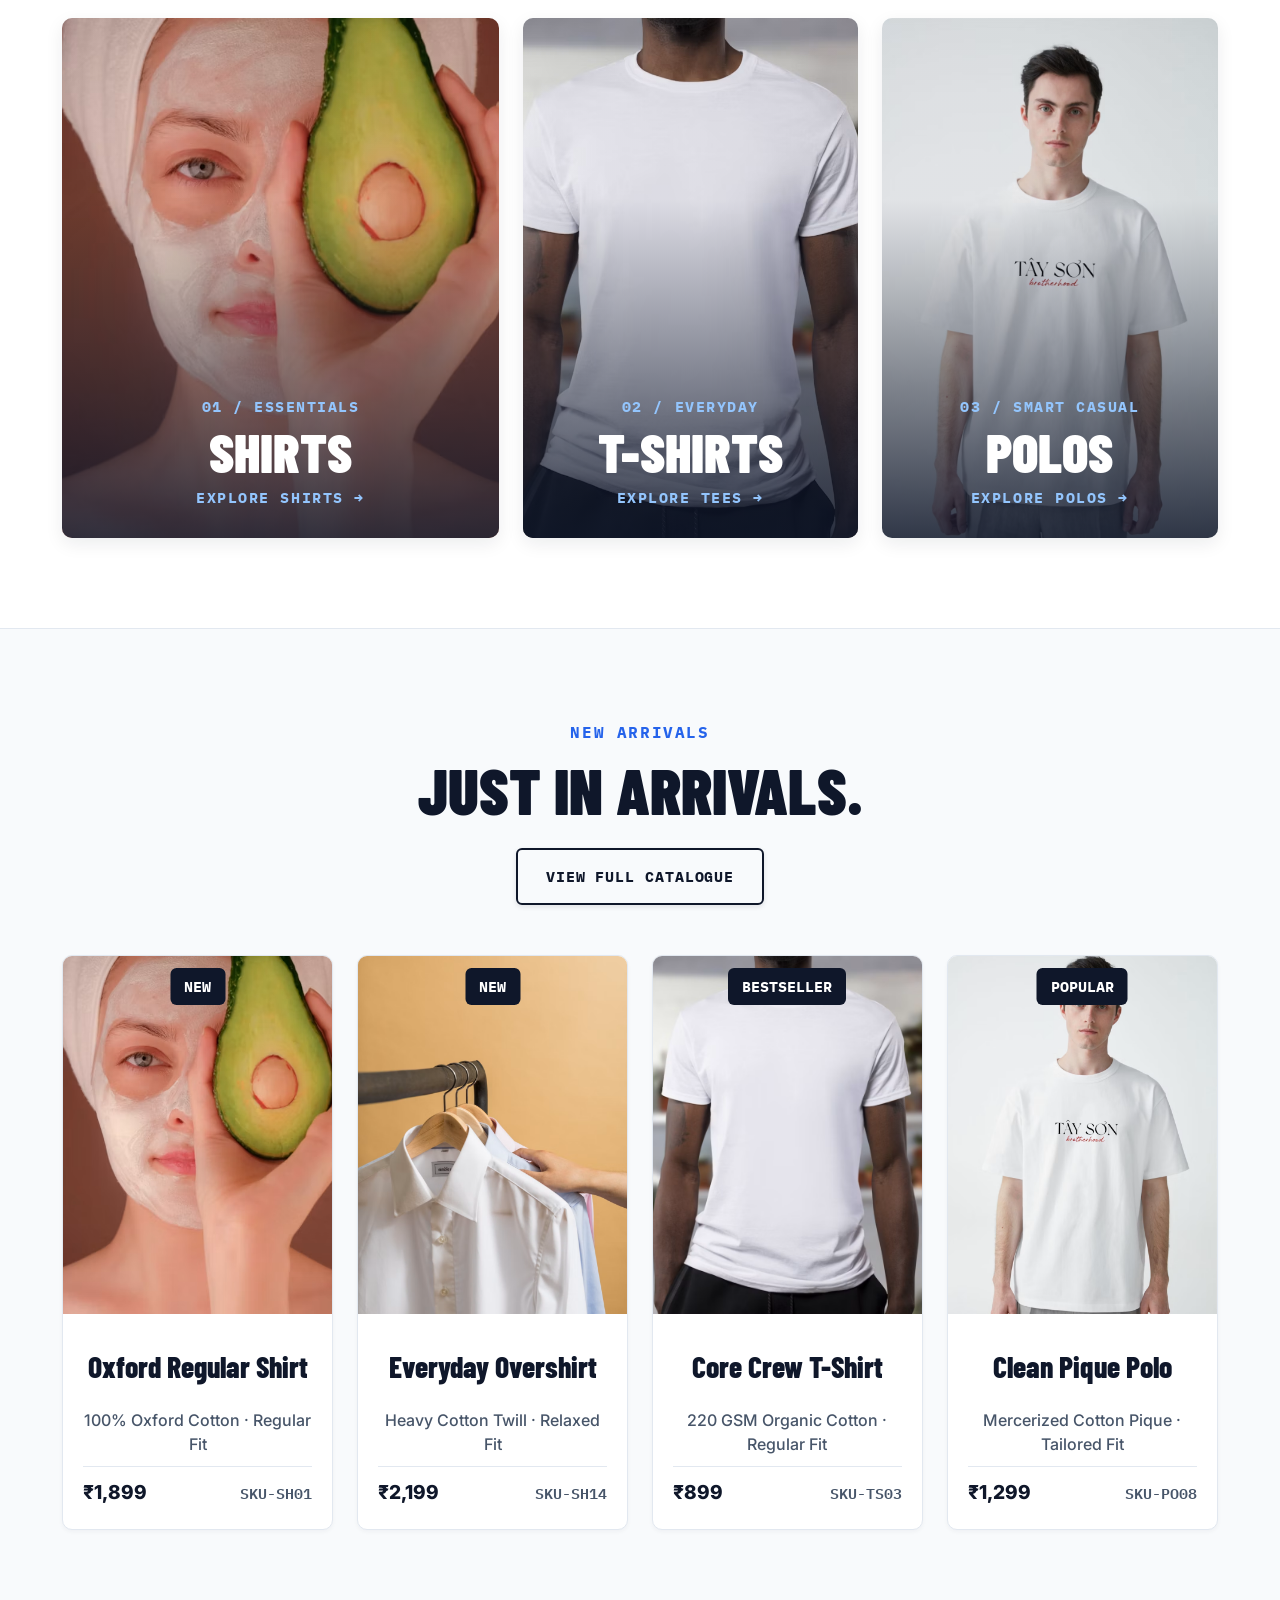
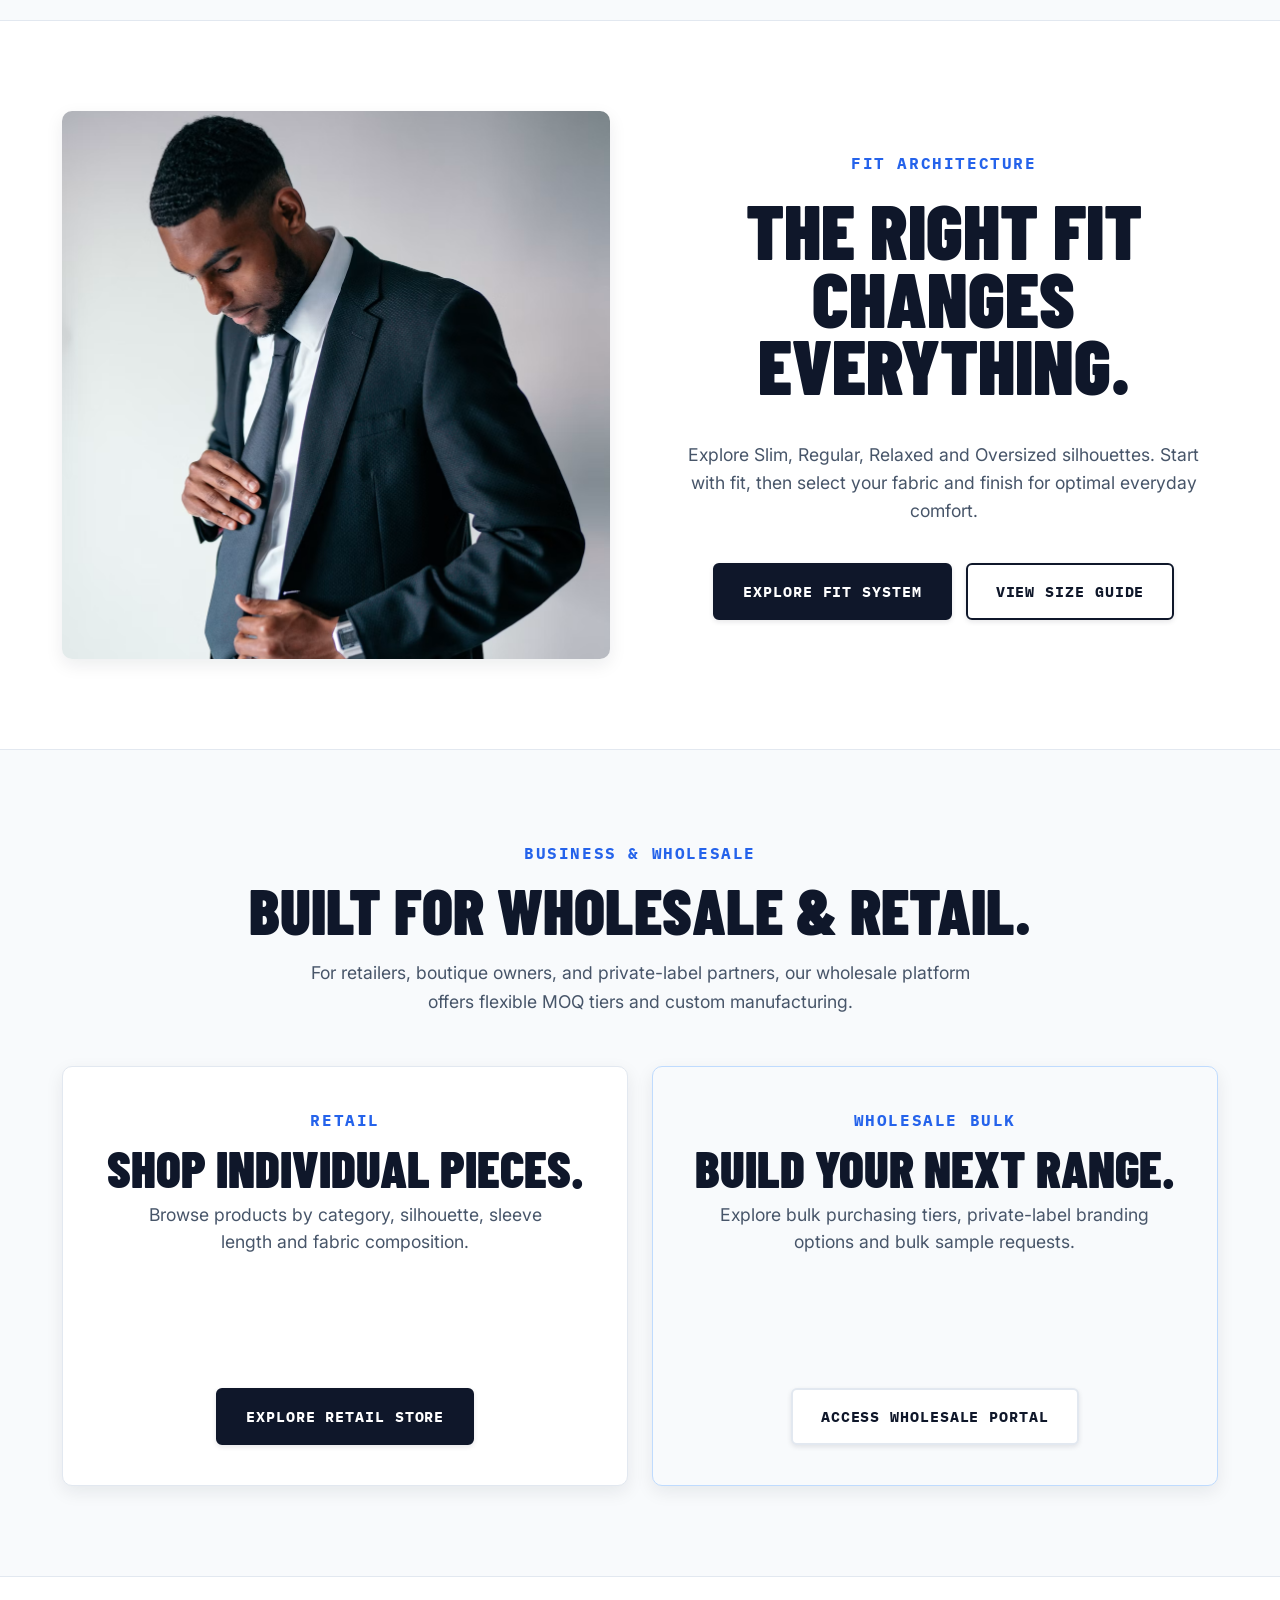
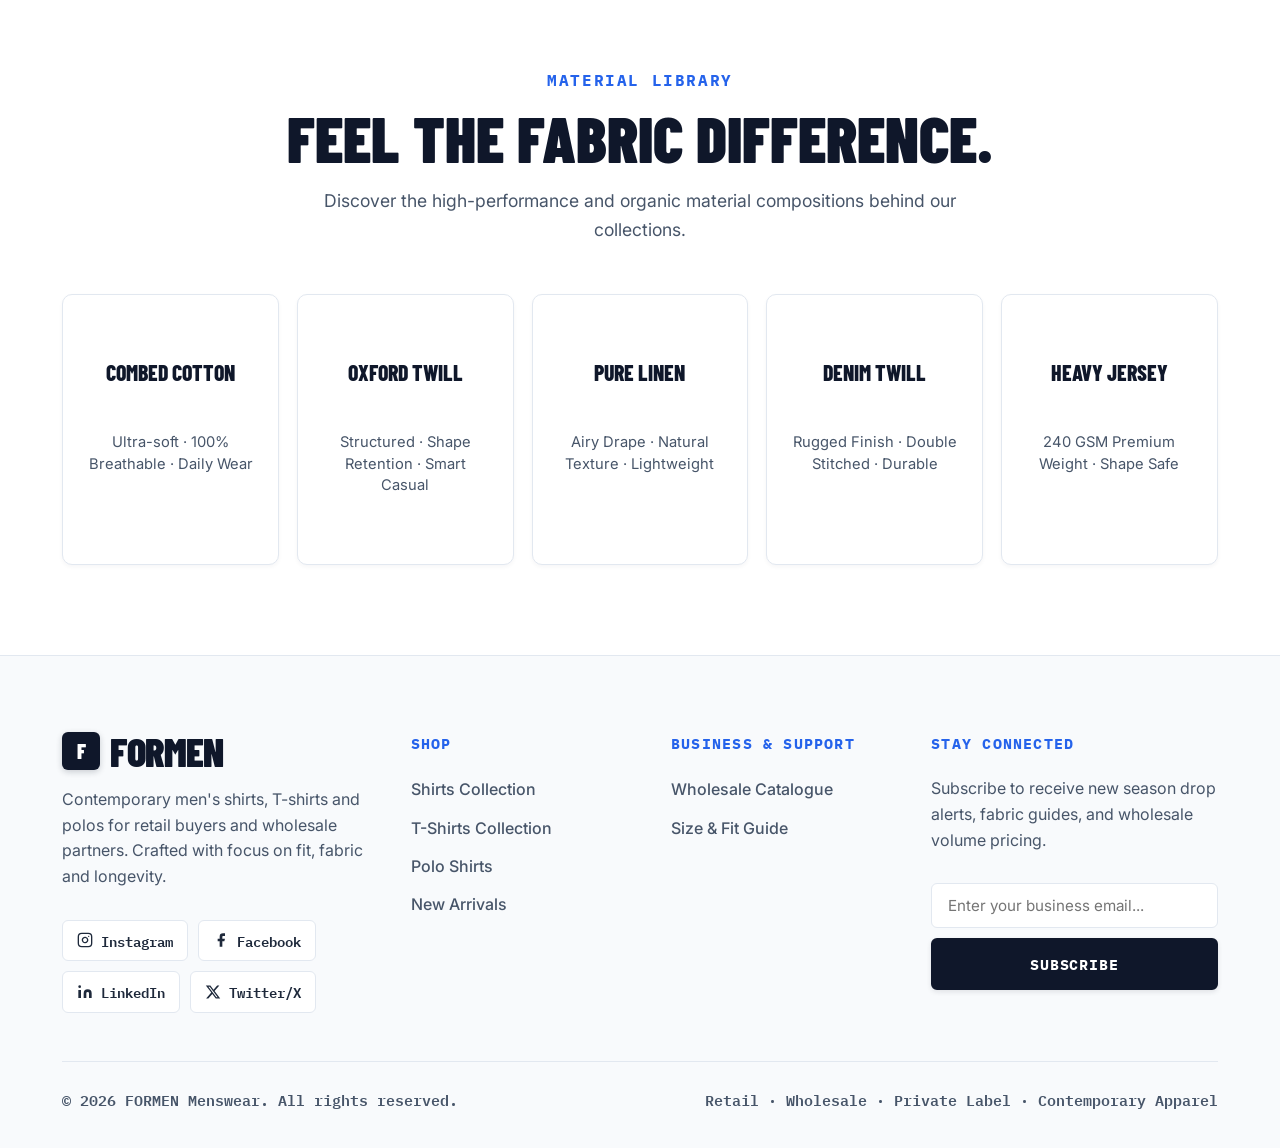
==== commit 25dd4524: "Remove FAQ links from navigation menus and footers across all pages" ====
--- a/index.html
+++ b/index.html
@@ -31,7 +31,6 @@
         <a href="size-guide.html">Size Guide</a>
         <a href="about.html">About</a>
         <a href="contact.html">Contact</a>
-        <a href="about.html#faq">FAQ</a>
       </nav>
 
       <!-- Navigation Actions (Login Button Replacing Search) -->
@@ -53,7 +52,6 @@
       <a href="size-guide.html">Size Guide</a>
       <a href="about.html">About</a>
       <a href="contact.html">Contact</a>
-      <a href="about.html#faq">FAQ</a>
       <a href="#" class="mobile-login-btn" data-auth-toggle>Login</a>
     </div>
   </header>
@@ -397,7 +395,6 @@
           <h4>BUSINESS &amp; SUPPORT</h4>
           <a href="wholesale.html">Wholesale Catalogue</a>
           <a href="size-guide.html">Size &amp; Fit Guide</a>
-          <a href="about.html#faq">Ordering &amp; Shipping FAQ</a>
         </div>
 
         <!-- Newsletter Subscription -->
